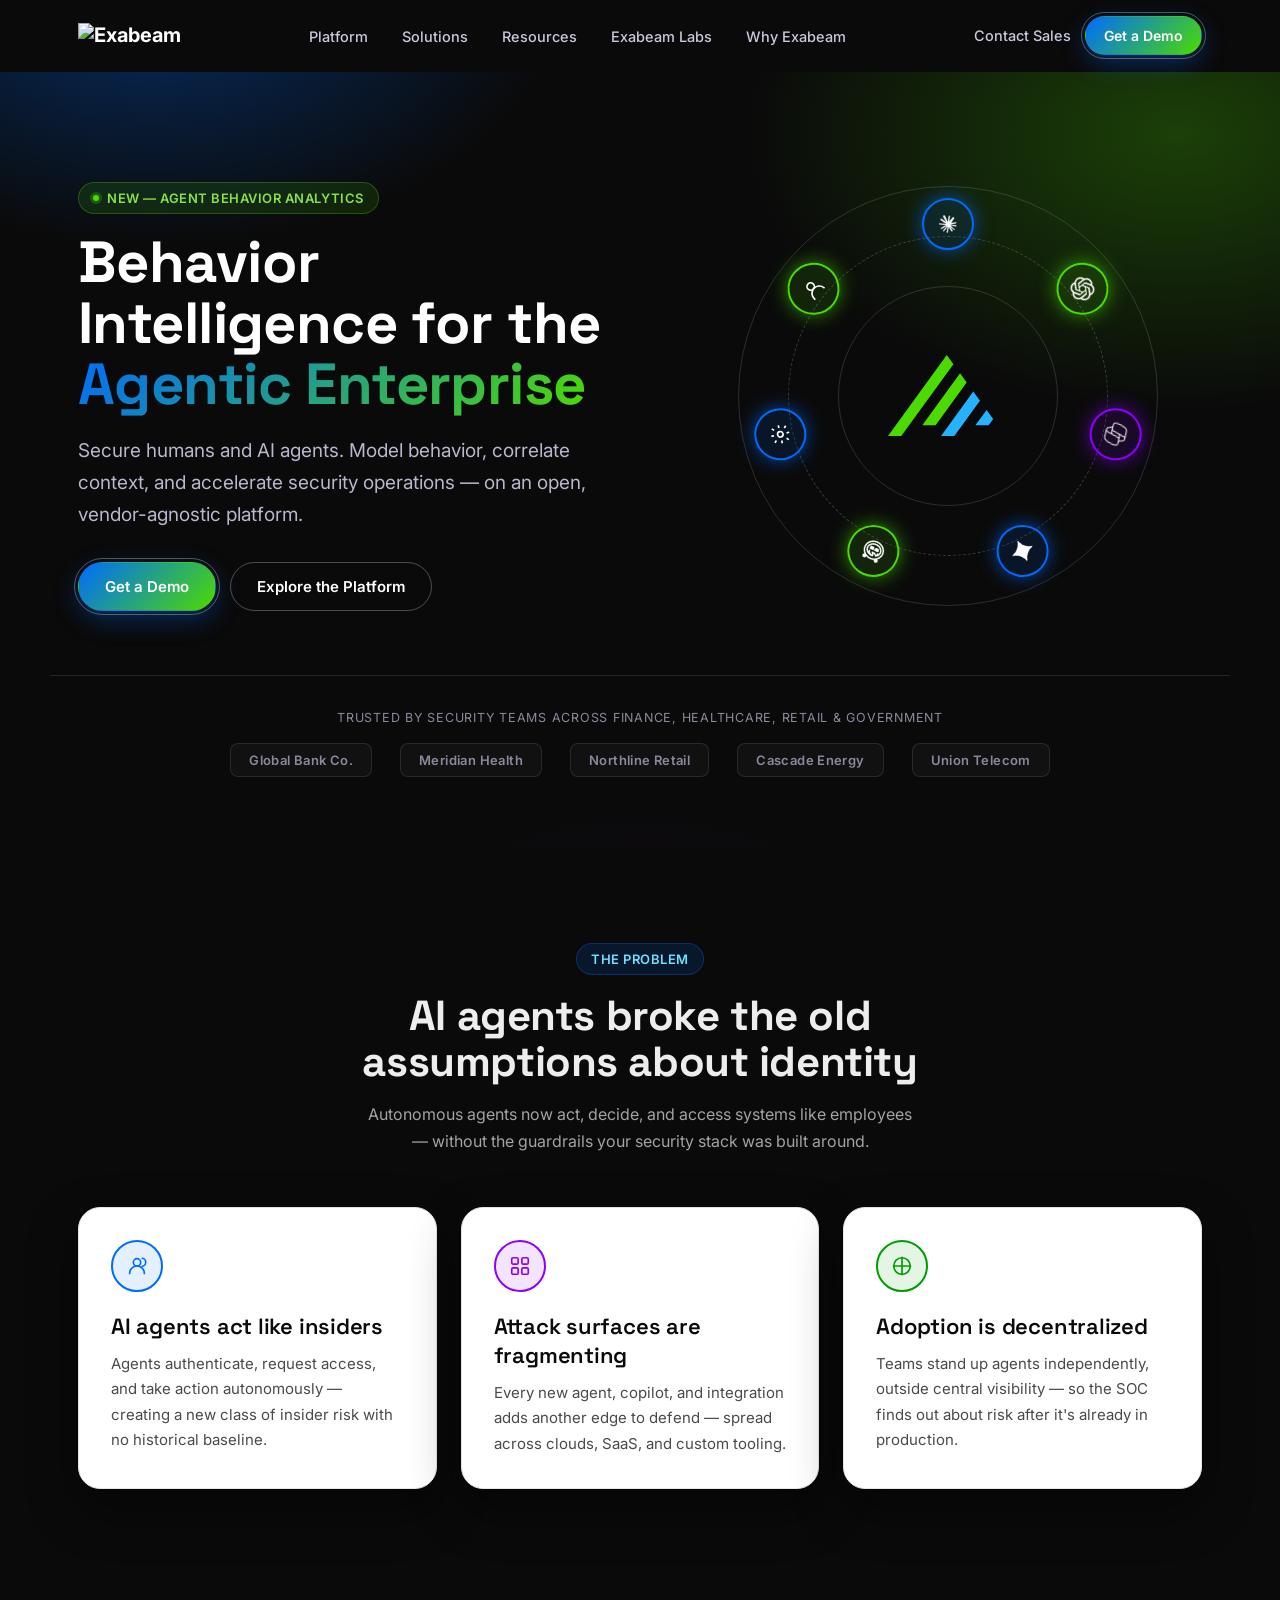
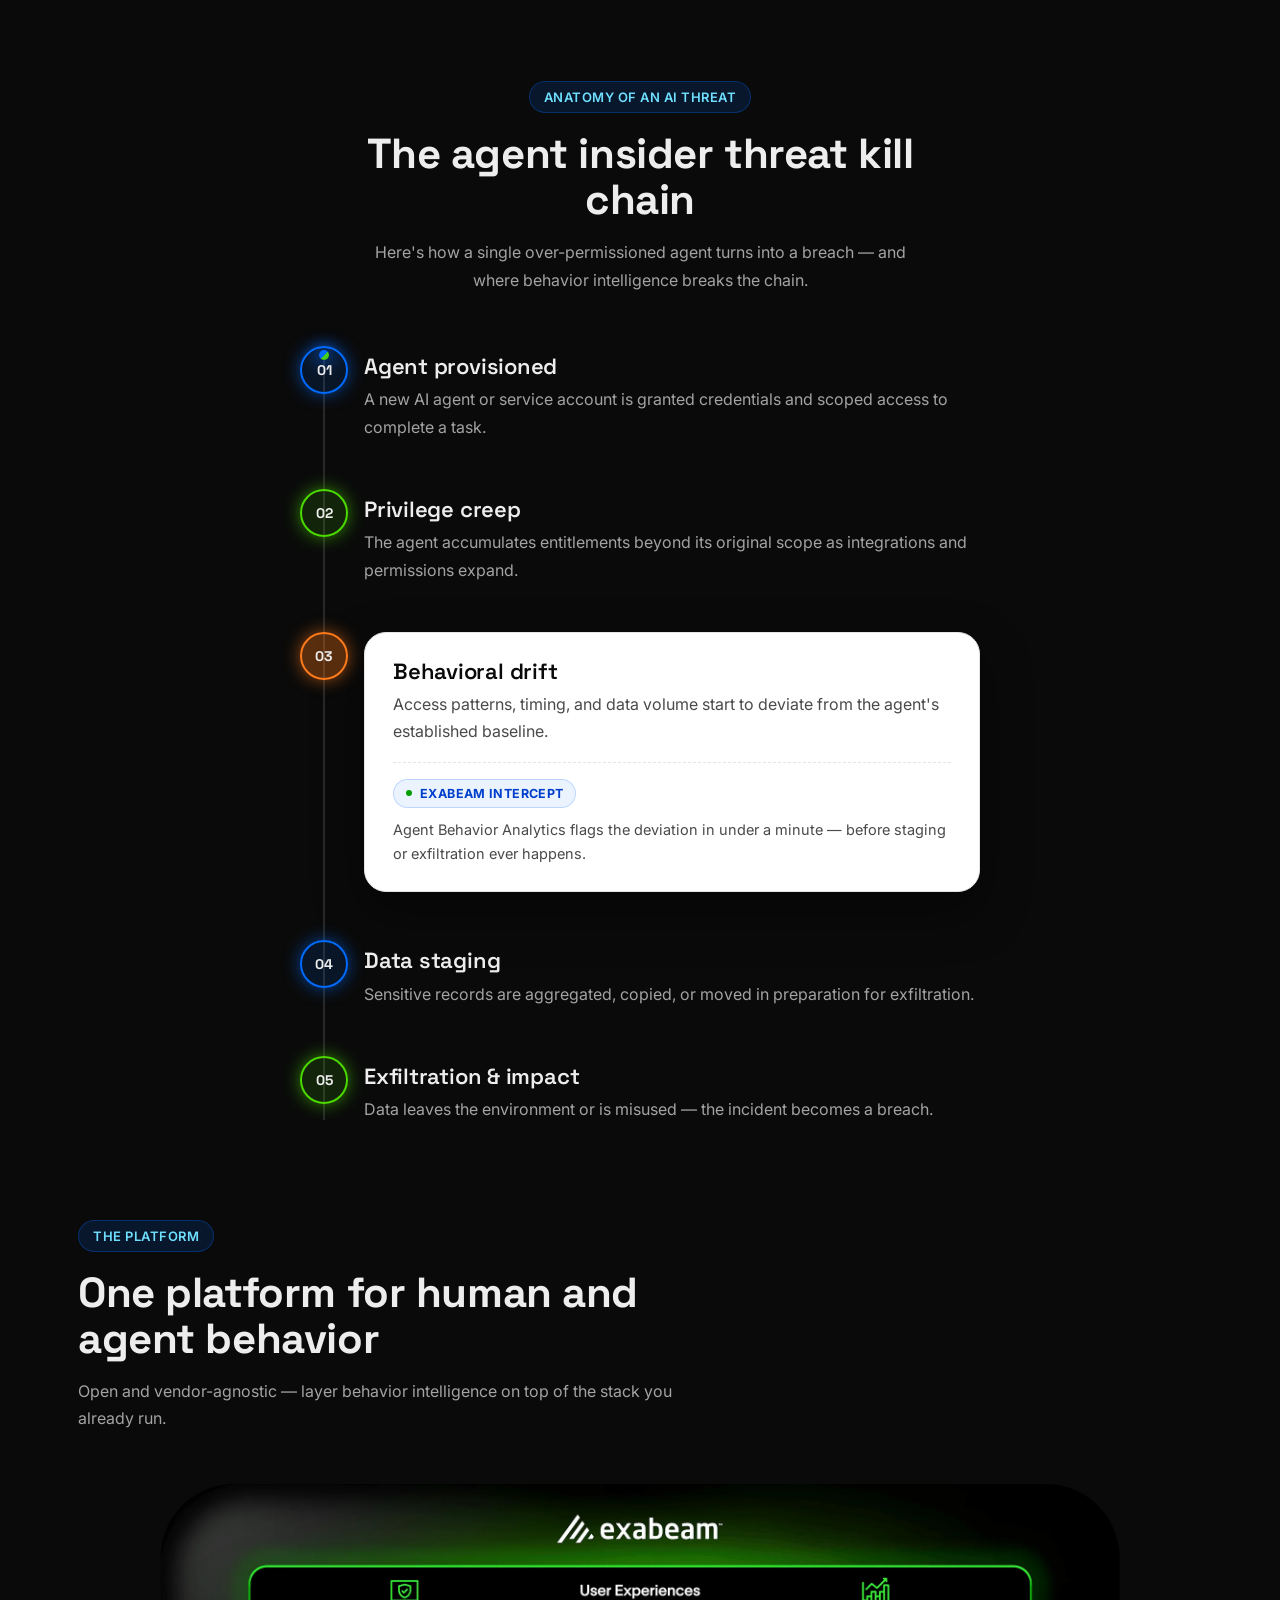
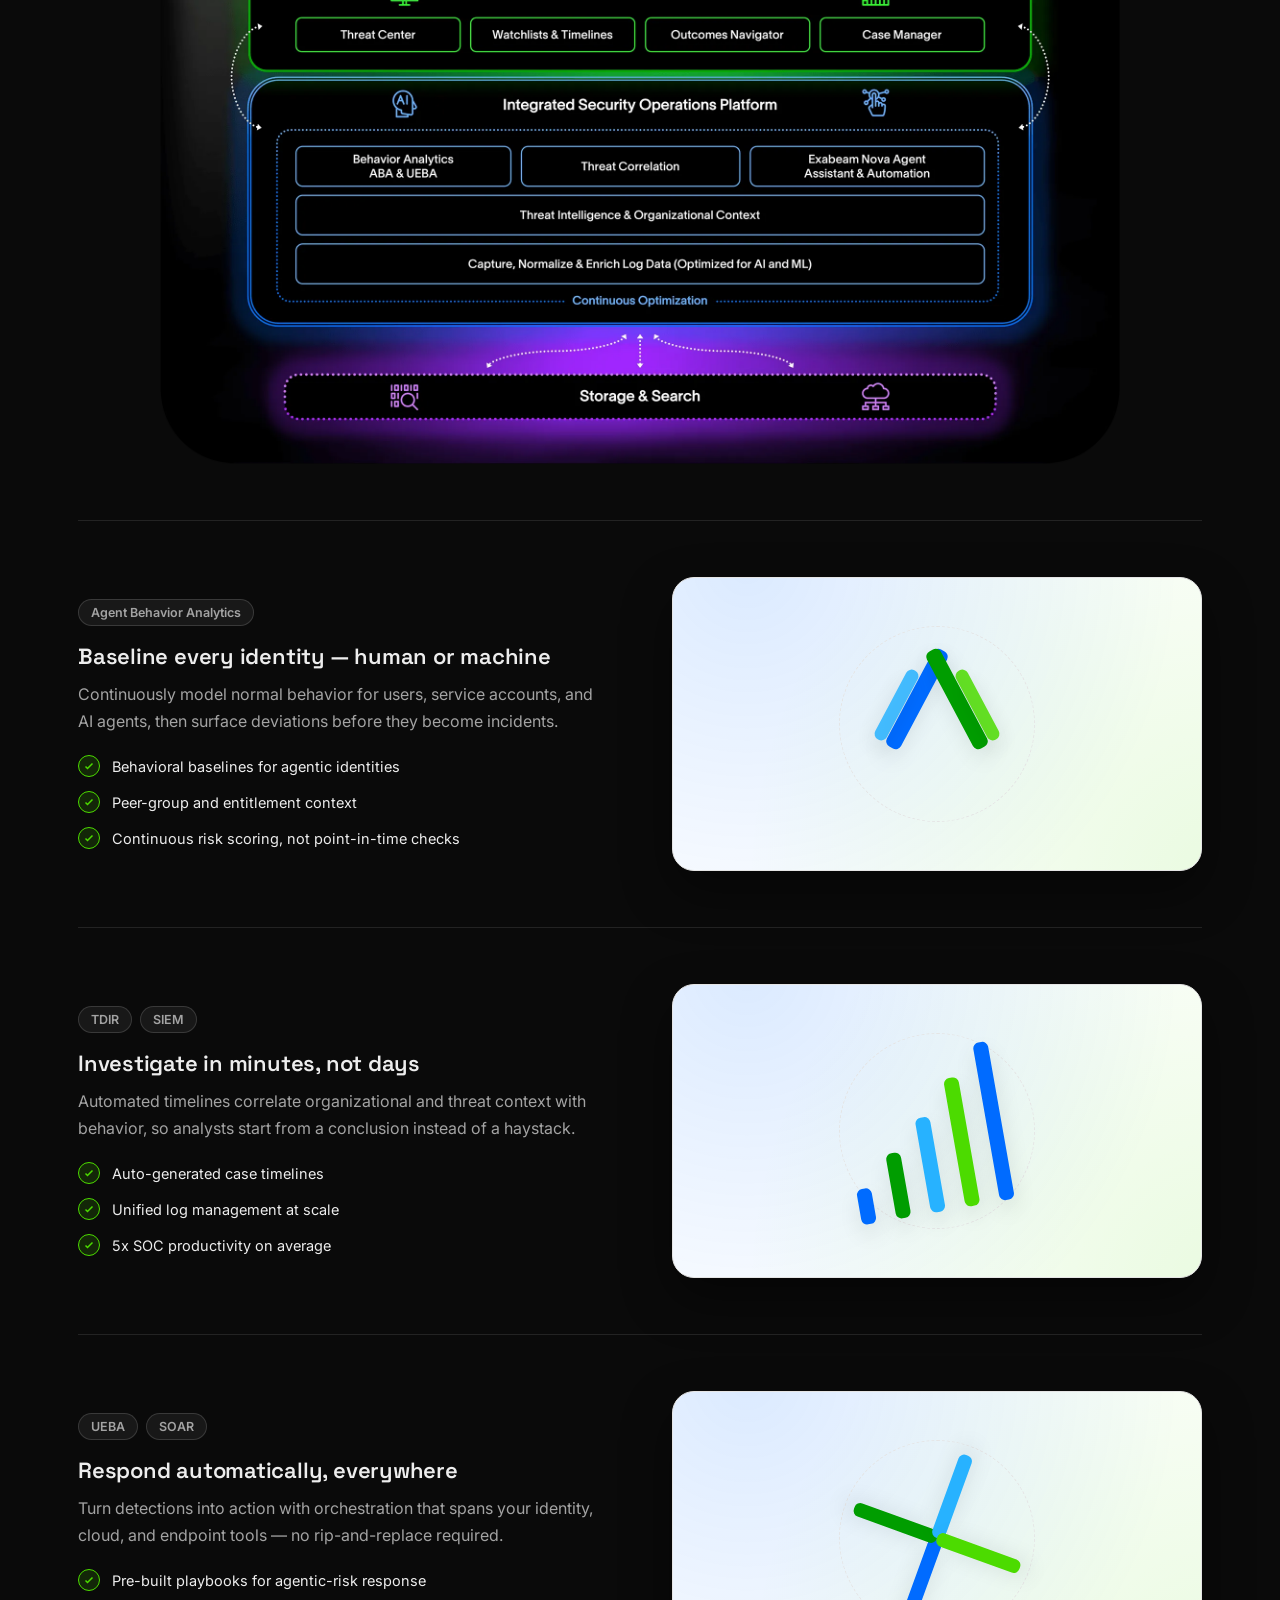
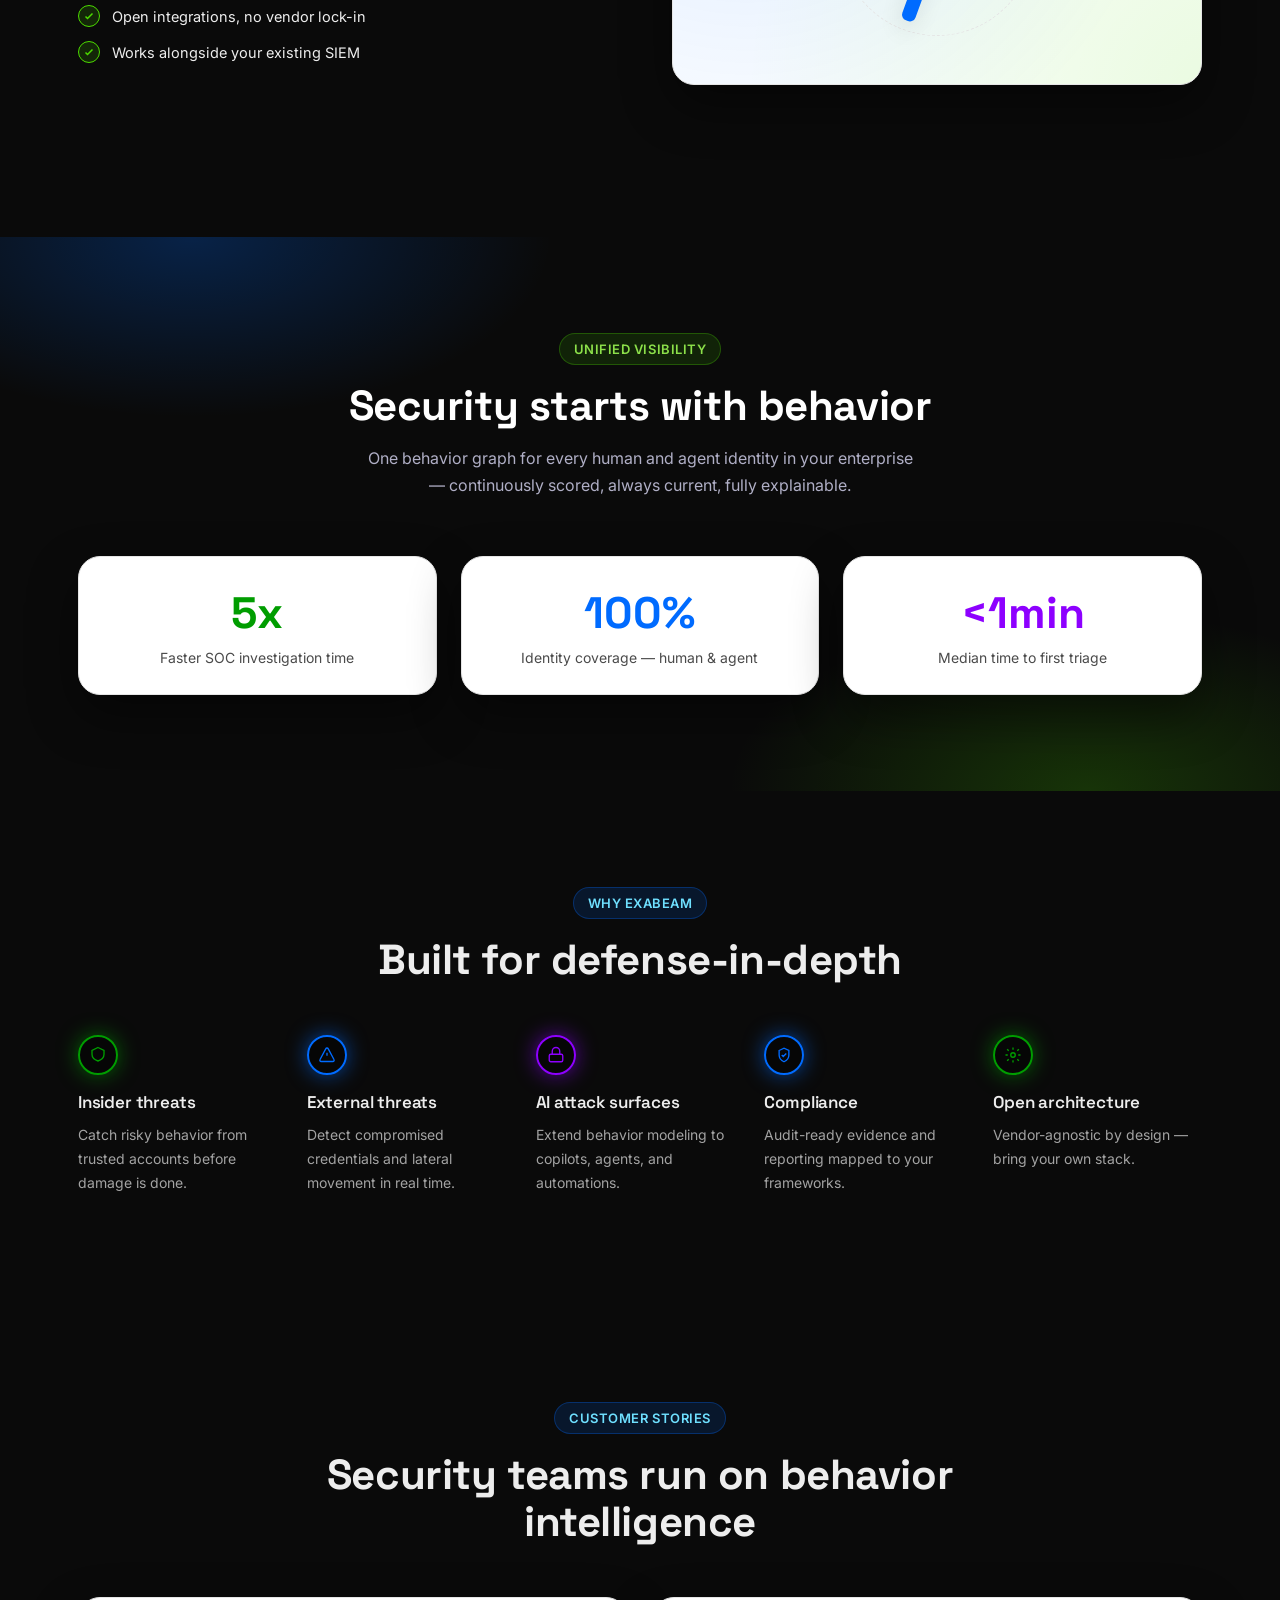
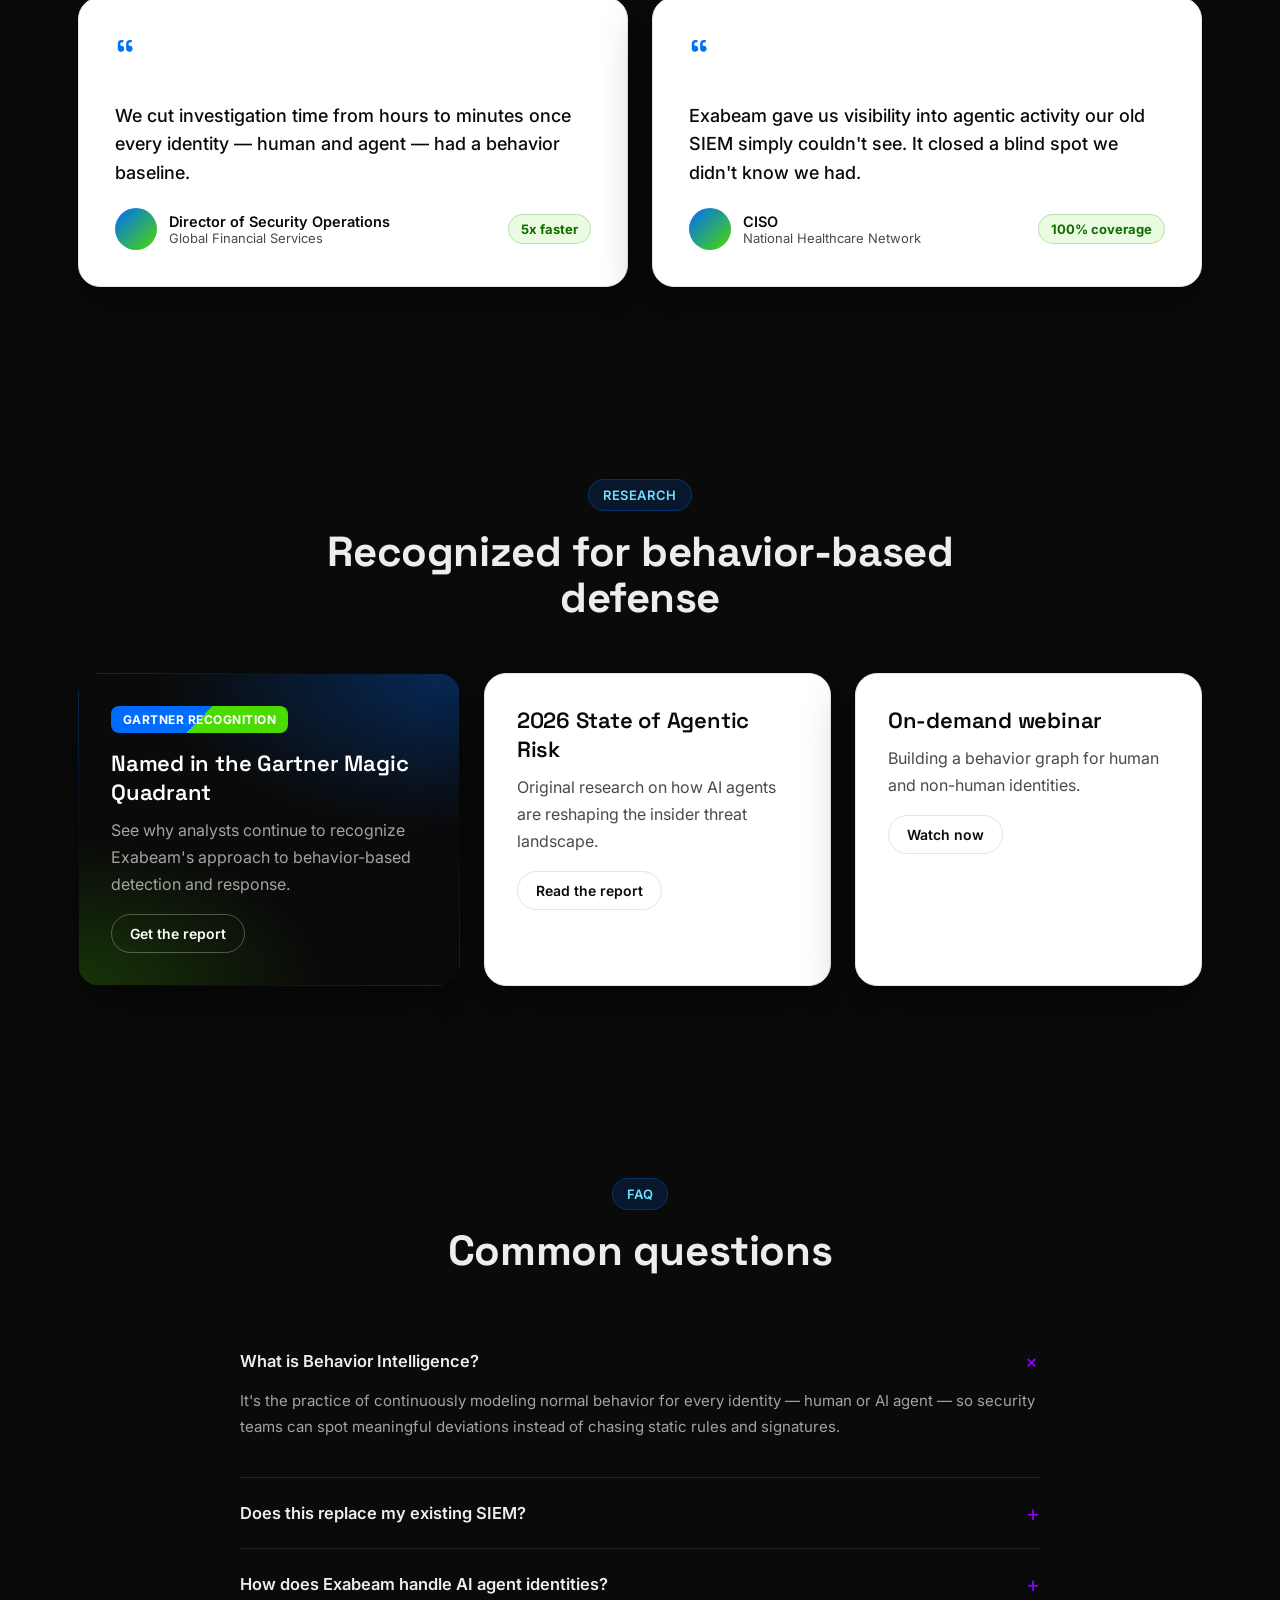
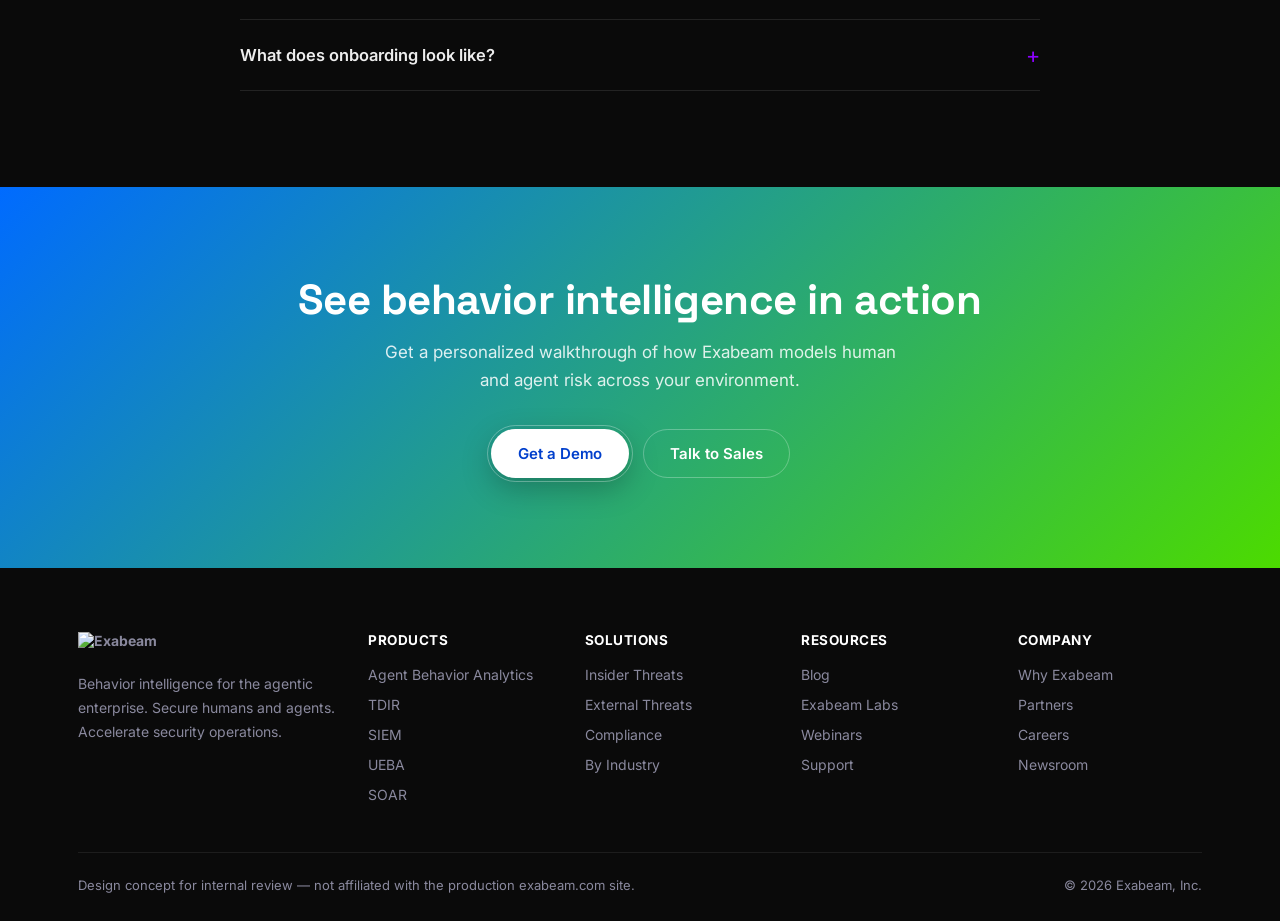
==== index.html @ b8f7c0a4 "Remove fictional trust logos (back to text pills); add Zenity-style ring outline around Get a Demo b" ====
<!doctype html>
<html lang="en">
<head>
<meta charset="utf-8">
<meta name="viewport" content="width=device-width, initial-scale=1">
<title>Exabeam — Behavior Intelligence for the Agentic Enterprise (Redesign Concept)</title>
<meta name="description" content="Unofficial homepage redesign concept for exabeam.com, styled after zenity.io. For internal review only.">
<meta name="robots" content="noindex, nofollow">
<link rel="preconnect" href="https://fonts.googleapis.com">
<link rel="preconnect" href="https://fonts.gstatic.com" crossorigin>
<link href="https://fonts.googleapis.com/css2?family=Space+Grotesk:wght@500;600;700&family=Inter:wght@400;500;600;700&display=swap" rel="stylesheet">
<link rel="stylesheet" href="styles.css">
</head>
<body>

<header>
  <div class="nav-inner">
    <a href="https://www.exabeam.com/" class="logo"><img class="logo-img" src="https://cdn-ilemogb.nitrocdn.com/hxeNzoFtzCLhholgTkBlCriLCctWhMdW/assets/images/source/rev-cb45094/www.exabeam.com/wp-content/uploads/MISC-Exabeam-dark-logo-01.svg" alt="Exabeam" height="26"></a>
    <ul class="nav-links">
      <li><a href="#platform">Platform</a></li>
      <li><a href="#solutions">Solutions</a></li>
      <li><a href="#resources">Resources</a></li>
      <li><a href="labs.html">Exabeam Labs</a></li>
      <li><a href="#faq">Why Exabeam</a></li>
    </ul>
    <div class="nav-cta">
      <a href="#" class="link">Contact Sales</a>
      <a href="#" class="btn btn-primary btn-sm btn-ring">Get a Demo</a>
    </div>
    <button class="nav-toggle" aria-label="Menu">☰</button>
  </div>
</header>

<main id="top">

  <!-- HERO -->
  <section class="hero">
    <div class="wrap hero-grid">
      <div>
        <span class="eyebrow on-dark"><span class="dot"></span> New — Agent Behavior Analytics</span>
        <h1>Behavior Intelligence for the <span class="grad">Agentic Enterprise</span></h1>
        <p class="lede">Secure humans and AI agents. Model behavior, correlate context, and accelerate security operations — on an open, vendor-agnostic platform.</p>
        <div class="hero-ctas">
          <a href="#" class="btn btn-primary btn-ring">Get a Demo</a>
          <a href="#platform" class="btn btn-ghost-dark">Explore the Platform</a>
        </div>
      </div>
      <div class="orbit-wrap" aria-hidden="true">
        <div class="orbit-spin">
          <div class="orbit o1"></div>
          <div class="orbit o2"></div>
          <div class="orbit o3"></div>

          <div class="orbit-node n-blue" style="--a:0deg; --fd:0s;">
            <div class="node-inner"><span class="counter-spin"><img src="icons/claude.png" alt="Claude"></span></div>
          </div>
          <div class="orbit-node n-green" style="--a:51.43deg; --fd:.4s;">
            <div class="node-inner"><span class="counter-spin"><img src="icons/openai.png" alt="OpenAI"></span></div>
          </div>
          <div class="orbit-node n-purple" style="--a:102.86deg; --fd:.8s;">
            <div class="node-inner"><span class="counter-spin"><img src="icons/copilot.png" alt="Microsoft Copilot"></span></div>
          </div>
          <div class="orbit-node n-blue" style="--a:154.29deg; --fd:1.2s;">
            <div class="node-inner"><span class="counter-spin"><img src="icons/gemini.png" alt="Google Gemini"></span></div>
          </div>
          <div class="orbit-node n-green" style="--a:205.71deg; --fd:1.6s;">
            <div class="node-inner"><span class="counter-spin"><img src="icons/agentforce.png" alt="Salesforce Agentforce"></span></div>
          </div>
          <div class="orbit-node n-blue" style="--a:257.14deg; --fd:2s;">
            <div class="node-inner"><span class="counter-spin"><svg viewBox="0 0 24 24" fill="none" stroke="#fff" stroke-width="1.8"><circle cx="12" cy="12" r="3"/><path d="M12 2v3M12 19v3M4.2 4.2l2.1 2.1M17.7 17.7l2.1 2.1M2 12h3M19 12h3M4.2 19.8l2.1-2.1M17.7 6.3l2.1-2.1"/></svg></span></div>
          </div>
          <div class="orbit-node n-green" style="--a:308.57deg; --fd:2.4s;">
            <div class="node-inner"><span class="counter-spin"><svg viewBox="0 0 24 24" fill="none" stroke="#fff" stroke-width="1.8"><circle cx="12" cy="8" r="4"/><path d="M4 21v-1a8 8 0 0116 0v1"/></svg></span></div>
          </div>
        </div>
        <div class="orbit-core">
          <svg viewBox="0 0 76 52" fill="none">
            <path fill="#4CDB00" d="M21.74,44.53L45.63,11.59l4.2,5.79-19.69,27.15h-8.4ZM8.4,51.34L41.42,5.79l-4.2-5.79L0,51.34h8.4Z"/>
            <path fill="#27B2FF" d="M63.75,44.53l2.88-3.98-4.2-5.79-7.08,9.77h8.4ZM42.01,51.34l16.22-22.37-4.2-5.79-20.42,28.17h8.4Z"/>
          </svg>
        </div>
      </div>
    </div>
    <div class="wrap trust-strip">
      <div class="trust-label">Trusted by security teams across finance, healthcare, retail &amp; government</div>
      <div class="trust-logos">
        <span>Global Bank Co.</span>
        <span>Meridian Health</span>
        <span>Northline Retail</span>
        <span>Cascade Energy</span>
        <span>Union Telecom</span>
      </div>
    </div>
  </section>

  <!-- PROBLEM -->
  <section class="section" id="solutions">
    <div class="wrap">
      <div class="section-head center">
        <span class="eyebrow">The Problem</span>
        <h2>AI agents broke the old assumptions about identity</h2>
        <p style="margin:0 auto;max-width:560px;">Autonomous agents now act, decide, and access systems like employees — without the guardrails your security stack was built around.</p>
      </div>
      <div class="grid-3">
        <div class="card reveal">
          <div class="icon-badge on-light c-blue"><svg viewBox="0 0 24 24" fill="none" stroke-width="1.8"><circle cx="12" cy="8" r="4"/><path d="M4 21v-1a8 8 0 0116 0v1"/><path d="M17 3.5a4 4 0 010 9"/></svg></div>
            <h3>AI agents act like insiders</h3>
            <p>Agents authenticate, request access, and take action autonomously — creating a new class of insider risk with no historical baseline.</p>
        </div>
        <div class="card reveal">
          <div class="icon-badge on-light c-purple"><svg viewBox="0 0 24 24" fill="none" stroke-width="1.8"><rect x="3" y="3" width="7" height="7" rx="1.5"/><rect x="14" y="3" width="7" height="7" rx="1.5"/><rect x="3" y="14" width="7" height="7" rx="1.5"/><rect x="14" y="14" width="7" height="7" rx="1.5"/></svg></div>
            <h3>Attack surfaces are fragmenting</h3>
            <p>Every new agent, copilot, and integration adds another edge to defend — spread across clouds, SaaS, and custom tooling.</p>
        </div>
        <div class="card reveal">
          <div class="icon-badge on-light c-green"><svg viewBox="0 0 24 24" fill="none" stroke-width="1.8"><path d="M12 2v20M2 12h20"/><circle cx="12" cy="12" r="9"/></svg></div>
            <h3>Adoption is decentralized</h3>
            <p>Teams stand up agents independently, outside central visibility — so the SOC finds out about risk after it's already in production.</p>
        </div>
      </div>
    </div>
  </section>

  <!-- KILL CHAIN -->
  <section class="section" id="killchain">
    <div class="wrap">
      <div class="section-head center">
        <span class="eyebrow">Anatomy of an AI Threat</span>
        <h2>The agent insider threat kill chain</h2>
        <p style="margin:0 auto;max-width:560px;">Here's how a single over-permissioned agent turns into a breach — and where behavior intelligence breaks the chain.</p>
      </div>

      <div class="killchain-timeline">
        <div class="kc-spine"><span class="kc-travel"></span></div>

        <div class="kc-stage reveal">
          <div class="kc-dot c-blue" style="--d:-8s">01</div>
          <div class="kc-card">
            <h3>Agent provisioned</h3>
            <p>A new AI agent or service account is granted credentials and scoped access to complete a task.</p>
          </div>
        </div>

        <div class="kc-stage reveal">
          <div class="kc-dot c-green" style="--d:-6s">02</div>
          <div class="kc-card">
            <h3>Privilege creep</h3>
            <p>The agent accumulates entitlements beyond its original scope as integrations and permissions expand.</p>
          </div>
        </div>

        <div class="kc-stage reveal">
          <div class="kc-dot c-orange" style="--d:-4s">03</div>
          <div class="kc-card kc-card-flag">
            <h3>Behavioral drift</h3>
            <p>Access patterns, timing, and data volume start to deviate from the agent's established baseline.</p>
            <div class="kc-intercept">
              <span class="kc-intercept-badge"><span class="dot"></span> Exabeam intercept</span>
              <p>Agent Behavior Analytics flags the deviation in under a minute — before staging or exfiltration ever happens.</p>
            </div>
          </div>
        </div>

        <div class="kc-stage reveal">
          <div class="kc-dot c-blue" style="--d:-2s">04</div>
          <div class="kc-card">
            <h3>Data staging</h3>
            <p>Sensitive records are aggregated, copied, or moved in preparation for exfiltration.</p>
          </div>
        </div>

        <div class="kc-stage reveal">
          <div class="kc-dot c-green" style="--d:0s">05</div>
          <div class="kc-card">
            <h3>Exfiltration &amp; impact</h3>
            <p>Data leaves the environment or is misused — the incident becomes a breach.</p>
          </div>
        </div>
      </div>
    </div>
  </section>

  <!-- PLATFORM -->
  <section class="section" id="platform" style="padding-top:0;">
    <div class="wrap">
      <div class="section-head">
        <span class="eyebrow">The Platform</span>
        <h2>One platform for human and agent behavior</h2>
        <p>Open and vendor-agnostic — layer behavior intelligence on top of the stack you already run.</p>
      </div>

      <img class="architecture-img reveal" src="icons/exabeam-architecture.webp" alt="Exabeam platform architecture: User Experiences layer (Threat Center, Watchlists &amp; Timelines, Outcomes Navigator, Case Manager) on top of the Integrated Security Operations Platform (Behavior Analytics, Threat Correlation, Nova Agent Assistant &amp; Automation, Threat Intelligence, log capture and normalization), backed by Storage &amp; Search." style="margin-bottom:56px;">

      <div class="platform-row reveal">
        <div>
          <div class="tag-row"><span class="tag">Agent Behavior Analytics</span></div>
          <h3>Baseline every identity — human or machine</h3>
          <p>Continuously model normal behavior for users, service accounts, and AI agents, then surface deviations before they become incidents.</p>
          <ul class="check-list">
            <li><span class="check-badge"><svg viewBox="0 0 24 24" fill="none" stroke-width="2"><path d="M5 13l4 4L19 7"/></svg></span> Behavioral baselines for agentic identities</li>
            <li><span class="check-badge"><svg viewBox="0 0 24 24" fill="none" stroke-width="2"><path d="M5 13l4 4L19 7"/></svg></span> Peer-group and entitlement context</li>
            <li><span class="check-badge"><svg viewBox="0 0 24 24" fill="none" stroke-width="2"><path d="M5 13l4 4L19 7"/></svg></span> Continuous risk scoring, not point-in-time checks</li>
          </ul>
        </div>
        <div class="p-visual">
          <div class="p-graphic graphic-a">
            <span class="ring-echo"></span>
            <span class="blade" style="width:16px;height:110px;top:30px;left:82px;background:var(--blue);transform:rotate(28deg);"></span>
            <span class="blade" style="width:13px;height:78px;top:52px;left:63px;background:var(--blue-light);opacity:.85;transform:rotate(28deg);"></span>
            <span class="blade" style="width:16px;height:110px;top:30px;left:122px;background:var(--green);transform:rotate(-28deg);"></span>
            <span class="blade" style="width:13px;height:78px;top:52px;left:144px;background:var(--green-light);opacity:.85;transform:rotate(-28deg);"></span>
          </div>
        </div>
      </div>

      <div class="platform-row reverse reveal">
        <div>
          <div class="tag-row"><span class="tag">TDIR</span><span class="tag">SIEM</span></div>
          <h3>Investigate in minutes, not days</h3>
          <p>Automated timelines correlate organizational and threat context with behavior, so analysts start from a conclusion instead of a haystack.</p>
          <ul class="check-list">
            <li><span class="check-badge"><svg viewBox="0 0 24 24" fill="none" stroke-width="2"><path d="M5 13l4 4L19 7"/></svg></span> Auto-generated case timelines</li>
            <li><span class="check-badge"><svg viewBox="0 0 24 24" fill="none" stroke-width="2"><path d="M5 13l4 4L19 7"/></svg></span> Unified log management at scale</li>
            <li><span class="check-badge"><svg viewBox="0 0 24 24" fill="none" stroke-width="2"><path d="M5 13l4 4L19 7"/></svg></span> 5x SOC productivity on average</li>
          </ul>
        </div>
        <div class="p-visual">
          <div class="p-graphic graphic-b">
            <span class="ring-echo"></span>
            <div class="bars-group">
              <span class="blade bar" style="width:15px;height:36px;left:20px;top:154px;background:var(--blue);"></span>
              <span class="blade bar" style="width:15px;height:66px;left:55px;top:124px;background:var(--green);"></span>
              <span class="blade bar" style="width:15px;height:96px;left:90px;top:94px;background:var(--blue-light);"></span>
              <span class="blade bar" style="width:15px;height:130px;left:125px;top:60px;background:var(--green-light);"></span>
              <span class="blade bar" style="width:15px;height:160px;left:160px;top:30px;background:var(--blue);"></span>
            </div>
          </div>
        </div>
      </div>

      <div class="platform-row reveal">
        <div>
          <div class="tag-row"><span class="tag">UEBA</span><span class="tag">SOAR</span></div>
          <h3>Respond automatically, everywhere</h3>
          <p>Turn detections into action with orchestration that spans your identity, cloud, and endpoint tools — no rip-and-replace required.</p>
          <ul class="check-list">
            <li><span class="check-badge"><svg viewBox="0 0 24 24" fill="none" stroke-width="2"><path d="M5 13l4 4L19 7"/></svg></span> Pre-built playbooks for agentic-risk response</li>
            <li><span class="check-badge"><svg viewBox="0 0 24 24" fill="none" stroke-width="2"><path d="M5 13l4 4L19 7"/></svg></span> Open integrations, no vendor lock-in</li>
            <li><span class="check-badge"><svg viewBox="0 0 24 24" fill="none" stroke-width="2"><path d="M5 13l4 4L19 7"/></svg></span> Works alongside your existing SIEM</li>
          </ul>
        </div>
        <div class="p-visual">
          <div class="p-graphic graphic-c">
            <span class="ring-echo"></span>
            <span class="core-dot"></span>
            <span class="blade radiate" style="width:14px;height:88px;background:var(--blue);transform:rotate(20deg);"></span>
            <span class="blade radiate" style="width:14px;height:88px;background:var(--green);transform:rotate(110deg);"></span>
            <span class="blade radiate" style="width:14px;height:88px;background:var(--blue-light);transform:rotate(200deg);"></span>
            <span class="blade radiate" style="width:14px;height:88px;background:var(--green-light);transform:rotate(290deg);"></span>
          </div>
        </div>
      </div>

    </div>
  </section>

  <!-- UNIFIED VISIBILITY / STATS -->
  <section class="section band-dark">
    <div class="wrap">
      <div class="section-head center">
        <span class="eyebrow on-dark">Unified Visibility</span>
        <h2>Security starts with behavior</h2>
        <p style="margin:0 auto;max-width:560px;">One behavior graph for every human and agent identity in your enterprise — continuously scored, always current, fully explainable.</p>
      </div>
      <div class="stat-grid">
        <div class="stat reveal"><div class="num">5x</div><div class="label">Faster SOC investigation time</div></div>
        <div class="stat reveal"><div class="num">100%</div><div class="label">Identity coverage — human &amp; agent</div></div>
        <div class="stat reveal"><div class="num">&lt;1min</div><div class="label">Median time to first triage</div></div>
      </div>
    </div>
  </section>

  <!-- BENEFITS -->
  <section class="section">
    <div class="wrap">
      <div class="section-head center">
        <span class="eyebrow">Why Exabeam</span>
        <h2>Built for defense-in-depth</h2>
      </div>
      <div class="grid-5">
        <div class="benefit reveal">
          <div class="icon-badge on-dark sm c-green"><svg viewBox="0 0 24 24" fill="none" stroke="#fff" stroke-width="1.8"><path d="M12 2l8 4v5c0 5-3.5 7.5-8 9-4.5-1.5-8-4-8-9V6l8-4z"/></svg></div>
          <h3>Insider threats</h3>
          <p>Catch risky behavior from trusted accounts before damage is done.</p>
        </div>
        <div class="benefit reveal">
          <div class="icon-badge on-dark sm c-blue"><svg viewBox="0 0 24 24" fill="none" stroke="#fff" stroke-width="1.8"><path d="M12 9v4M12 17h.01M10.3 3.9L2.7 18a1.8 1.8 0 001.5 2.7h15.6a1.8 1.8 0 001.5-2.7L13.7 3.9a1.8 1.8 0 00-3.4 0z"/></svg></div>
          <h3>External threats</h3>
          <p>Detect compromised credentials and lateral movement in real time.</p>
        </div>
        <div class="benefit reveal">
          <div class="icon-badge on-dark sm c-purple"><svg viewBox="0 0 24 24" fill="none" stroke="#fff" stroke-width="1.8"><rect x="3" y="11" width="18" height="10" rx="2"/><path d="M7 11V7a5 5 0 0110 0v4"/></svg></div>
          <h3>AI attack surfaces</h3>
          <p>Extend behavior modeling to copilots, agents, and automations.</p>
        </div>
        <div class="benefit reveal">
          <div class="icon-badge on-dark sm c-blue"><svg viewBox="0 0 24 24" fill="none" stroke="#fff" stroke-width="1.8"><path d="M9 12l2 2 4-4M5.5 6L12 3l6.5 3v6c0 5-3 7.5-6.5 9-3.5-1.5-6.5-4-6.5-9V6z"/></svg></div>
          <h3>Compliance</h3>
          <p>Audit-ready evidence and reporting mapped to your frameworks.</p>
        </div>
        <div class="benefit reveal">
          <div class="icon-badge on-dark sm c-green"><svg viewBox="0 0 24 24" fill="none" stroke="#fff" stroke-width="1.8"><circle cx="12" cy="12" r="3"/><path d="M12 2v3M12 19v3M4.2 4.2l2.1 2.1M17.7 17.7l2.1 2.1M2 12h3M19 12h3M4.2 19.8l2.1-2.1M17.7 6.3l2.1-2.1"/></svg></div>
          <h3>Open architecture</h3>
          <p>Vendor-agnostic by design — bring your own stack.</p>
        </div>
      </div>
    </div>
  </section>

  <!-- TESTIMONIALS -->
  <section class="section">
    <div class="wrap">
      <div class="section-head center">
        <span class="eyebrow">Customer Stories</span>
        <h2>Security teams run on behavior intelligence</h2>
      </div>
      <div class="testi-grid">
        <div class="testi reveal">
          <div class="quote-mark">&ldquo;</div>
          <blockquote>We cut investigation time from hours to minutes once every identity — human and agent — had a behavior baseline.</blockquote>
          <div class="testi-foot">
            <div class="testi-person">
              <div class="avatar"></div>
              <div><div class="name">Director of Security Operations</div><div class="role">Global Financial Services</div></div>
            </div>
            <span class="metric-badge">5x faster</span>
          </div>
        </div>
        <div class="testi reveal">
          <div class="quote-mark">&ldquo;</div>
          <blockquote>Exabeam gave us visibility into agentic activity our old SIEM simply couldn't see. It closed a blind spot we didn't know we had.</blockquote>
          <div class="testi-foot">
            <div class="testi-person">
              <div class="avatar"></div>
              <div><div class="name">CISO</div><div class="role">National Healthcare Network</div></div>
            </div>
            <span class="metric-badge">100% coverage</span>
          </div>
        </div>
      </div>
    </div>
  </section>

  <!-- RESOURCES -->
  <section class="section" id="resources">
    <div class="wrap">
      <div class="section-head center">
        <span class="eyebrow">Research</span>
        <h2>Recognized for behavior-based defense</h2>
      </div>
      <div class="res-grid">
        <div class="res-card highlight reveal">
          <span class="badge-gartner">Gartner Recognition</span>
          <h3>Named in the Gartner Magic Quadrant</h3>
          <p>See why analysts continue to recognize Exabeam's approach to behavior-based detection and response.</p>
          <a href="#" class="btn btn-ghost-dark btn-sm">Get the report</a>
        </div>
        <div class="res-card reveal">
          <h3>2026 State of Agentic Risk</h3>
          <p>Original research on how AI agents are reshaping the insider threat landscape.</p>
          <a href="#" class="btn btn-ghost-light btn-sm">Read the report</a>
        </div>
        <div class="res-card reveal">
          <h3>On-demand webinar</h3>
          <p>Building a behavior graph for human and non-human identities.</p>
          <a href="#" class="btn btn-ghost-light btn-sm">Watch now</a>
        </div>
      </div>
    </div>
  </section>

  <!-- FAQ -->
  <section class="section" id="faq">
    <div class="wrap">
      <div class="section-head center">
        <span class="eyebrow">FAQ</span>
        <h2>Common questions</h2>
      </div>
      <div class="faq">
        <details open>
          <summary>What is Behavior Intelligence?</summary>
          <p>It's the practice of continuously modeling normal behavior for every identity — human or AI agent — so security teams can spot meaningful deviations instead of chasing static rules and signatures.</p>
        </details>
        <details>
          <summary>Does this replace my existing SIEM?</summary>
          <p>No. Exabeam is built to layer on top of your existing stack, or serve as your primary SIEM — the platform is open and vendor-agnostic by design.</p>
        </details>
        <details>
          <summary>How does Exabeam handle AI agent identities?</summary>
          <p>Agent Behavior Analytics extends the same baselining and risk-scoring used for human users to service accounts and autonomous agents, closing a growing blind spot.</p>
        </details>
        <details>
          <summary>What does onboarding look like?</summary>
          <p>Most teams see initial detections within the first weeks of deployment, with dedicated support to tune baselines to your environment.</p>
        </details>
      </div>
    </div>
  </section>

  <!-- CTA -->
  <section class="cta-band">
    <div class="wrap">
      <h2>See behavior intelligence in action</h2>
      <p>Get a personalized walkthrough of how Exabeam models human and agent risk across your environment.</p>
      <div class="hero-ctas" style="justify-content:center;">
        <a href="#" class="btn btn-primary btn-ring">Get a Demo</a>
        <a href="#" class="btn btn-ghost-dark">Talk to Sales</a>
      </div>
    </div>
  </section>

</main>

<footer>
  <div class="wrap">
    <div class="footer-grid">
      <div>
        <a href="#top" class="logo" style="margin-bottom:14px;"><img class="logo-img" src="https://cdn-ilemogb.nitrocdn.com/hxeNzoFtzCLhholgTkBlCriLCctWhMdW/assets/images/source/rev-cb45094/www.exabeam.com/wp-content/uploads/MISC-Exabeam-dark-logo-01.svg" alt="Exabeam" height="24"></a>
        <p style="color:#8A899E;font-size:14px;max-width:280px;">Behavior intelligence for the agentic enterprise. Secure humans and agents. Accelerate security operations.</p>
      </div>
      <div>
        <h4>Products</h4>
        <ul>
          <li><a href="#">Agent Behavior Analytics</a></li>
          <li><a href="#">TDIR</a></li>
          <li><a href="#">SIEM</a></li>
          <li><a href="#">UEBA</a></li>
          <li><a href="#">SOAR</a></li>
        </ul>
      </div>
      <div>
        <h4>Solutions</h4>
        <ul>
          <li><a href="#">Insider Threats</a></li>
          <li><a href="#">External Threats</a></li>
          <li><a href="#">Compliance</a></li>
          <li><a href="#">By Industry</a></li>
        </ul>
      </div>
      <div>
        <h4>Resources</h4>
        <ul>
          <li><a href="#">Blog</a></li>
          <li><a href="labs.html">Exabeam Labs</a></li>
          <li><a href="#">Webinars</a></li>
          <li><a href="#">Support</a></li>
        </ul>
      </div>
      <div>
        <h4>Company</h4>
        <ul>
          <li><a href="#">Why Exabeam</a></li>
          <li><a href="#">Partners</a></li>
          <li><a href="#">Careers</a></li>
          <li><a href="#">Newsroom</a></li>
        </ul>
      </div>
    </div>
    <div class="footer-bottom">
      <span>Design concept for internal review — not affiliated with the production exabeam.com site.</span>
      <span>© 2026 Exabeam, Inc.</span>
    </div>
  </div>
</footer>

<script>
  document.querySelector('.nav-toggle').addEventListener('click', function(){
    var links = document.querySelector('.nav-links');
    var open = links.style.display === 'flex';
    links.style.display = open ? 'none' : 'flex';
    links.style.flexDirection = 'column';
    links.style.position = 'absolute';
    links.style.top = '64px';
    links.style.left = '0';
    links.style.right = '0';
    links.style.background = 'transparent';
    links.style.backdropFilter = 'blur(14px)';
    links.style.webkitBackdropFilter = 'blur(14px)';
    links.style.padding = '20px 28px';
    links.style.gap = '18px';
  });

  if ('IntersectionObserver' in window){
    var io = new IntersectionObserver(function(entries){
      entries.forEach(function(e){ if (e.isIntersecting){ e.target.classList.add('in'); io.unobserve(e.target); } });
    }, { threshold: 0.12 });
    document.querySelectorAll('.reveal').forEach(function(el){ io.observe(el); });
  } else {
    document.querySelectorAll('.reveal').forEach(function(el){ el.classList.add('in'); });
  }
</script>

</body>
</html>
---- styles.css ----
:root{
    --purple:#8D00FF;
    --purple-light:#B383FF;
    --purple-dark:#5A00A6;
    --blue:#006BFF;
    --blue-light:#27B2FF;
    --blue-dark:#003FCC;
    --green:#009D00;
    --green-light:#4CDB00;
    --green-dark:#106D00;
    --ink:#0A0A0A;
    --ink-soft:#151515;
    --panel-dark:#141414;
    --panel-dark-border:rgba(255,255,255,.08);
    --paper:#FFFFFF;
    --paper-soft:#F5F5F5;
    --line:#E5E5E5;
    --text-muted:#4A4A4A;
    --text-on-dark-muted:#A3A3A3;
    /* Primary brand colors (green + blue, balanced) drive large gradients; purple is used sparingly as a secondary accent only. */
    --gradient-brand: linear-gradient(135deg, var(--blue) 0%, var(--green-light) 100%);
    --gradient-icon: linear-gradient(135deg, var(--blue) 50%, var(--green-light) 50%);
    --radius-lg: 22px;
    --radius-md: 16px;
    --radius-pill: 999px;
    --shadow-soft: 0 20px 50px rgba(0,0,0,.45);
    --shadow-dark: 0 20px 60px rgba(0,0,0,.45);
    --maxw: 1180px;
  }
  *{box-sizing:border-box}
  html{scroll-behavior:smooth}
  body{
    margin:0;
    font-family:'Inter',-apple-system,BlinkMacSystemFont,'Helvetica Neue',Arial,sans-serif;
    color:#EDEDED;
    background:var(--ink);
    -webkit-font-smoothing:antialiased;
  }
  h1,h2,h3,.brand-font{font-family:'Space Grotesk','Inter',sans-serif; letter-spacing:-0.01em;}
  h1{font-size:clamp(36px,5.4vw,58px); line-height:1.05; font-weight:700; margin:0 0 20px;}
  h2{font-size:clamp(28px,3.6vw,42px); line-height:1.1; font-weight:700; margin:0 0 16px;}
  h3{font-size:22px; line-height:1.3; font-weight:600; margin:0 0 10px;}
  p{line-height:1.7; color:var(--text-on-dark-muted); margin:0 0 16px;}
  a{color:inherit; text-decoration:none;}
  img,svg{display:block; max-width:100%;}
  .wrap{max-width:var(--maxw); margin:0 auto; padding:0 28px;}
  section{position:relative;}
  .eyebrow{
    display:inline-flex; align-items:center; gap:8px;
    font-size:13px; font-weight:600; letter-spacing:.04em; text-transform:uppercase;
    color:#6FE0FF;
    background:rgba(0,107,255,.14);
    border:1px solid rgba(0,107,255,.3);
    padding:7px 14px; border-radius:var(--radius-pill);
    margin-bottom:18px;
  }
  .eyebrow.on-dark{ color:#8CE04A; background:rgba(76,219,0,.12); border-color:rgba(76,219,0,.28); }
  .eyebrow.on-light{ color:var(--blue-dark); background:rgba(0,107,255,.08); border-color:rgba(0,107,255,.18); }
  .eyebrow .dot{width:6px;height:6px;border-radius:50%;background:var(--green-light);box-shadow:0 0 0 3px rgba(76,219,0,.25);}

  /* Buttons */
  .btn{
    display:inline-flex; align-items:center; justify-content:center; gap:8px;
    font-weight:600; font-size:15px; padding:14px 26px; border-radius:var(--radius-pill);
    cursor:pointer; border:1px solid transparent; transition:transform .18s ease, box-shadow .18s ease, background .18s ease, border-color .18s ease;
    white-space:nowrap;
  }
  .btn-primary{ background:var(--gradient-brand); color:#fff; box-shadow:0 8px 24px rgba(0,107,255,.35); }
  .btn-primary:hover{ transform:translateY(-2px); box-shadow:0 14px 32px rgba(0,107,255,.45); }
  .btn-ghost-dark{ background:transparent; border-color:rgba(255,255,255,.28); color:#fff; }
  .btn-ghost-dark:hover{ background:rgba(255,255,255,.08); border-color:rgba(255,255,255,.5); }
  .btn-ghost-light{ background:transparent; border-color:var(--line); color:var(--ink); }
  .btn-ghost-light:hover{ background:var(--paper-soft); border-color:#cfcfe0; }
  .btn-sm{ padding:10px 18px; font-size:14px; }
  .btn-ring{ position:relative; }
  .btn-ring::after{
    content:""; position:absolute; inset:-5px; border-radius:var(--radius-pill);
    border:1px solid rgba(255,255,255,.3);
    transition:inset .18s ease, border-color .18s ease;
    pointer-events:none;
  }
  .btn-ring:hover::after{ inset:-7px; border-color:rgba(255,255,255,.55); }

  /* NAV */
  header{
    position:sticky; top:0; z-index:50;
    background:transparent;
    border-bottom:1px solid transparent;
  }
  .nav-inner{ display:flex; align-items:center; justify-content:space-between; padding:16px 28px; max-width:var(--maxw); margin:0 auto; }
  .logo{ font-size:20px; font-weight:700; color:#fff; display:flex; align-items:center; gap:10px; }
  .logo-img{ height:26px; width:auto; display:block; }
  .nav-links{ display:flex; gap:34px; list-style:none; margin:0; padding:0; }
  .nav-links a{ color:#C9C8DE; font-size:14.5px; font-weight:500; transition:color .15s ease; }
  .nav-links a:hover{ color:#fff; }
  .nav-cta{ display:flex; align-items:center; gap:14px; }
  .nav-cta a.link{ color:#C9C8DE; font-size:14.5px; font-weight:500; }
  .nav-toggle{ display:none; background:none; border:0; color:#fff; font-size:22px; cursor:pointer; }
  @media (max-width:920px){
    .nav-links{ display:none; }
    .nav-cta .link{ display:none; }
    .nav-toggle{ display:block; }
  }

  /* HERO */
  .hero{
    background:
      radial-gradient(680px 420px at 12% -10%, rgba(0,107,255,.35), transparent 60%),
      radial-gradient(720px 460px at 92% 8%, rgba(76,219,0,.26), transparent 60%),
      radial-gradient(500px 340px at 50% 120%, rgba(141,0,255,.06), transparent 60%),
      var(--ink);
    color:#fff;
    padding:110px 0 70px;
    overflow:hidden;
  }
  .hero-grid{ display:grid; grid-template-columns:1.05fr .95fr; gap:56px; align-items:center; }
  @media (max-width:920px){ .hero-grid{ grid-template-columns:1fr; } }
  .hero h1{ color:#fff; }
  .hero h1 .grad{ background:var(--gradient-brand); -webkit-background-clip:text; background-clip:text; color:transparent; }
  .hero p.lede{ font-size:19px; color:#B9B8CF; max-width:520px; }
  .hero-ctas{ display:flex; gap:14px; margin-top:30px; flex-wrap:wrap; }

  /* hero visual: orbit graphic (animated) */
  .orbit-wrap{ position:relative; height:420px; display:flex; align-items:center; justify-content:center; }
  .orbit-spin{ position:absolute; inset:0; animation: spin 50s linear infinite; }
  .orbit{ position:absolute; top:50%; left:50%; border-radius:50%; border:1px solid rgba(255,255,255,.14); transform:translate(-50%,-50%); }
  .orbit.o1{ width:420px; height:420px; }
  .orbit.o2{ width:320px; height:320px; border-style:dashed; border-color:rgba(255,255,255,.2); animation: spin-reverse-centered 30s linear infinite; }
  .orbit.o3{ width:220px; height:220px; animation: pulse-ring 6s ease-in-out infinite; }
  .orbit-core{
    position:relative; width:120px; height:120px; border-radius:28px;
    background:transparent; border:none;
    display:flex; align-items:center; justify-content:center; box-shadow:none;
    animation: core-pulse 4.5s ease-in-out infinite;
  }
  .orbit-core svg{ width:174px; height:auto; }
  .orbit-node{
    position:absolute; top:50%; left:50%; width:52px; height:52px; margin:-26px 0 0 -26px;
    transform: rotate(var(--a, 0deg)) translateY(-172px);
  }
  .node-inner{
    width:100%; height:100%; border-radius:50%;
    background:rgba(var(--nc-rgb, 0,107,255), .12);
    border:2px solid var(--nc, var(--blue));
    display:flex; align-items:center; justify-content:center;
    box-shadow:0 0 22px -4px var(--nc, var(--blue));
    animation: node-float 3.6s ease-in-out infinite;
    animation-delay:var(--fd, 0s);
  }
  .orbit-node .counter-spin{ display:flex; animation: spin-reverse 50s linear infinite; }
  .orbit-node svg{ width:22px; height:22px; }
  .orbit-node img{ width:24px; height:24px; object-fit:contain; }
  .orbit-node.n-blue .node-inner{ --nc:var(--blue); --nc-rgb:0,107,255; }
  .orbit-node.n-green .node-inner{ --nc:var(--green-light); --nc-rgb:76,219,0; }
  .orbit-node.n-purple .node-inner{ --nc:var(--purple); --nc-rgb:141,0,255; }
  .orbit-caption{ text-align:center; font-size:13px; color:#8A899E; max-width:340px; margin:20px auto 0; }
  @media (max-width:520px){
    .orbit-wrap{ height:320px;} .orbit.o1{width:300px;height:300px;} .orbit.o2{width:220px;height:220px;} .orbit.o3{width:150px;height:150px;}
    .orbit-node{ transform: rotate(var(--a, 0deg)) translateY(-124px); }
  }

  @keyframes spin{ from{ transform:rotate(0deg); } to{ transform:rotate(360deg); } }
  @keyframes spin-reverse{ from{ transform:rotate(0deg); } to{ transform:rotate(-360deg); } }
  @keyframes spin-reverse-centered{ from{ transform:translate(-50%,-50%) rotate(0deg); } to{ transform:translate(-50%,-50%) rotate(-360deg); } }
  @keyframes core-pulse{ 0%,100%{ transform:scale(1); } 50%{ transform:scale(1.05); } }
  @keyframes node-float{ 0%,100%{ transform:translateY(0); } 50%{ transform:translateY(-8px); } }
  @keyframes pulse-ring{ 0%,100%{ opacity:.6; transform:translate(-50%,-50%) scale(1); } 50%{ opacity:1; transform:translate(-50%,-50%) scale(1.03); } }
  @media (prefers-reduced-motion: reduce){
    .orbit-spin, .orbit.o2, .orbit.o3, .orbit-core, .orbit-node, .orbit-node .counter-spin{ animation:none !important; }
  }

  .trust-strip{ margin-top:64px; padding-top:34px; border-top:1px solid rgba(255,255,255,.1); text-align:center; }
  .trust-label{ font-size:12.5px; letter-spacing:.06em; text-transform:uppercase; color:#8A899E; margin-bottom:18px; }
  .trust-logos{ display:flex; gap:28px; flex-wrap:wrap; align-items:center; justify-content:center; }
  .trust-logos span{
    height:34px; padding:0 18px; display:flex; align-items:center;
    color:#8A899E; font-weight:600; font-size:13px; letter-spacing:.03em;
    border:1px solid rgba(255,255,255,.1); border-radius:8px; background:rgba(255,255,255,.03);
  }

  /* PROBLEM SECTION */
  .section{ padding:96px 0; }
  .section-head{ max-width:640px; margin:0 0 52px; }
  .section-head.center{ margin:0 auto 52px; text-align:center; }
  .grid-3{ display:grid; grid-template-columns:repeat(3,1fr); gap:24px; }
  .grid-5{ display:grid; grid-template-columns:repeat(5,1fr); gap:20px; }
  @media (max-width:900px){ .grid-3{ grid-template-columns:1fr 1fr; } .grid-5{ grid-template-columns:1fr 1fr; } }
  @media (max-width:600px){ .grid-3{ grid-template-columns:1fr; } .grid-5{ grid-template-columns:1fr; } }

  .card{
    background:var(--paper); border:1px solid var(--line); border-radius:var(--radius-lg);
    padding:32px; color:var(--ink); box-shadow:var(--shadow-soft);
    transition:transform .2s ease, box-shadow .2s ease, border-color .2s ease;
  }
  .card:hover{ transform:translateY(-4px); box-shadow:0 20px 50px rgba(0,0,0,.35); border-color:#dcdcee; }
  .icon-tile{
    width:48px; height:48px; border-radius:14px; margin-bottom:20px;
    display:flex; align-items:center; justify-content:center;
    background:var(--gradient-icon);
  }
  .icon-tile svg{ width:22px; height:22px; stroke:#fff; }
  /* Icon badges: ring-outline circles matching Exabeam deck iconography */
  .icon-badge{
    width:52px; height:52px; border-radius:50%; margin-bottom:20px; flex:none;
    display:flex; align-items:center; justify-content:center;
    border:2px solid var(--badge-c, var(--blue));
  }
  .icon-badge svg{ width:22px; height:22px; stroke:var(--badge-c, var(--blue)); }
  .icon-badge.on-light{ background:var(--badge-tint, rgba(0,107,255,.1)); }
  .icon-badge.on-dark{ background:rgba(0,0,0,.4); box-shadow:0 0 24px -4px var(--badge-c, var(--blue)); }
  .icon-badge.sm{ width:40px; height:40px; margin-bottom:16px; }
  .icon-badge.sm svg{ width:18px; height:18px; }
  .icon-badge.c-blue{ --badge-c:var(--blue); --badge-tint:rgba(0,107,255,.1); }
  .icon-badge.c-green{ --badge-c:var(--green); --badge-tint:rgba(0,157,0,.1); }
  .icon-badge.c-purple{ --badge-c:var(--purple); --badge-tint:rgba(141,0,255,.1); }
  .card p{ margin:0; font-size:15px; color:var(--text-muted); }

  /* PLATFORM ROWS */
  .platform-row{ display:grid; grid-template-columns:1fr 1fr; gap:64px; align-items:center; padding:56px 0; border-top:1px solid rgba(255,255,255,.1); }
  .platform-row:first-of-type{ border-top:none; }
  .platform-row.reverse .p-visual{ order:2; }
  @media (max-width:860px){ .platform-row{ grid-template-columns:1fr; gap:32px;} .platform-row.reverse .p-visual{ order:0;} }
  .p-visual{
    background:var(--paper); border-radius:var(--radius-lg); padding:36px; min-height:260px;
    display:flex; align-items:center; justify-content:center; position:relative; overflow:hidden;
    border:1px solid var(--line); box-shadow:var(--shadow-soft);
  }
  .p-visual::before{
    content:""; position:absolute; inset:-40%;
    background:radial-gradient(circle at 30% 20%, rgba(0,107,255,.14), transparent 55%),
               radial-gradient(circle at 80% 80%, rgba(76,219,0,.12), transparent 55%);
  }
  /* Platform-row graphics: diagonal-blade motif inspired by the Exabeam mark */
  .p-graphic{ position:relative; width:220px; height:220px; }
  .ring-echo{ position:absolute; inset:12px; border-radius:50%; border:1px dashed var(--line); }
  .blade{ position:absolute; border-radius:6px; box-shadow:0 10px 22px rgba(0,0,0,.1); }
  .graphic-b .bars-group{ position:absolute; inset:0; transform:rotate(-10deg); }
  .graphic-b .bar{ bottom:auto; }
  .graphic-c .core-dot{ position:absolute; top:104px; left:104px; width:12px; height:12px; border-radius:50%; background:var(--ink); box-shadow:0 0 0 5px var(--paper), 0 0 0 6px var(--line); }
  .graphic-c .radiate{ top:110px; left:103px; transform-origin:top center; }
  .tag-row{ display:flex; gap:8px; flex-wrap:wrap; margin-bottom:16px; }
  .tag{ font-size:12.5px; font-weight:600; padding:5px 12px; border-radius:var(--radius-pill); background:rgba(255,255,255,.06); color:var(--text-on-dark-muted); border:1px solid rgba(255,255,255,.14); }
  .check-list{ list-style:none; margin:20px 0 0; padding:0; display:grid; gap:14px; }
  .check-list li{ display:flex; gap:12px; font-size:14.5px; color:#EDEDED; align-items:center; }
  .check-badge{
    width:22px; height:22px; border-radius:50%; flex:none;
    border:1.6px solid var(--green-light); background:rgba(76,219,0,.14);
    display:flex; align-items:center; justify-content:center;
  }
  .check-badge svg{ width:12px; height:12px; stroke:var(--green-light); stroke-width:3; }

  /* KILL CHAIN TIMELINE */
  .killchain-timeline{ position:relative; max-width:680px; margin:0 auto; padding-left:64px; }
  .kc-spine{ position:absolute; left:23px; top:4px; bottom:4px; width:2px; background:rgba(255,255,255,.12); }
  .kc-travel{
    position:absolute; left:50%; top:0; width:10px; height:10px; margin-left:-5px; border-radius:50%;
    background:var(--gradient-icon); box-shadow:0 0 16px 4px rgba(0,107,255,.55);
    animation: kc-travel 8s linear infinite;
  }
  .kc-stage{ position:relative; padding-bottom:48px; }
  .kc-stage:last-child{ padding-bottom:0; }
  .kc-dot{
    position:absolute; left:-64px; top:0; width:48px; height:48px; border-radius:50%;
    background:rgba(var(--nc-rgb, 0,107,255), .12); border:2px solid var(--nc, var(--blue));
    display:flex; align-items:center; justify-content:center;
    font-family:'Space Grotesk',sans-serif; font-weight:700; font-size:14px; color:#EDEDED;
    box-shadow:0 0 20px -4px var(--nc, var(--blue));
    animation: kc-pulse 8s ease-in-out infinite; animation-delay:var(--d, 0s);
  }
  .kc-dot.c-blue{ --nc:var(--blue); --nc-rgb:0,107,255; }
  .kc-dot.c-green{ --nc:var(--green-light); --nc-rgb:76,219,0; }
  .kc-dot.c-purple{ --nc:var(--purple); --nc-rgb:141,0,255; }
  .kc-dot.c-orange{ --nc:#FF7A1A; --nc-rgb:255,122,26; background:rgba(255,122,26,.32); }
  .kc-card{ padding-top:6px; }
  .kc-card h3{ margin-bottom:6px; }
  .kc-card p{ margin:0; }
  .kc-card-flag{
    background:var(--paper); color:var(--ink); border:1px solid var(--line); border-radius:var(--radius-lg);
    padding:24px 28px; box-shadow:var(--shadow-soft);
  }
  .kc-card-flag h3{ color:var(--ink); }
  .kc-card-flag p{ color:var(--text-muted); }
  .kc-intercept{ margin-top:16px; padding-top:16px; border-top:1px dashed var(--line); }
  .kc-intercept-badge{
    display:inline-flex; align-items:center; gap:8px; font-size:12.5px; font-weight:700; letter-spacing:.03em; text-transform:uppercase;
    color:var(--blue-dark); background:rgba(0,107,255,.08); border:1px solid rgba(0,107,255,.2);
    padding:6px 12px; border-radius:var(--radius-pill); margin-bottom:10px;
  }
  .kc-intercept-badge .dot{ width:6px; height:6px; border-radius:50%; background:var(--green); }
  .kc-intercept p{ margin:0; font-size:14.5px; color:var(--text-muted); }
  @keyframes kc-travel{
    0%{ top:0%; opacity:0; }
    4%{ opacity:1; }
    96%{ opacity:1; }
    100%{ top:100%; opacity:0; }
  }
  @keyframes kc-pulse{
    0%{ box-shadow:0 0 0 0 rgba(var(--nc-rgb, 0,107,255),.5); }
    6%{ box-shadow:0 0 0 10px rgba(var(--nc-rgb, 0,107,255),0); }
    100%{ box-shadow:0 0 0 0 rgba(var(--nc-rgb, 0,107,255),0); }
  }
  @media (prefers-reduced-motion: reduce){
    .kc-travel, .kc-dot{ animation:none !important; }
  }
  @media (max-width:600px){
    .killchain-timeline{ padding-left:52px; }
    .kc-dot{ left:-52px; width:40px; height:40px; font-size:12.5px; }
    .kc-spine{ left:19px; }
  }

  .architecture-img{ width:100%; max-width:960px; margin:0 auto; border-radius:var(--radius-lg); display:block; }

  /* DARK BAND */
  .band-dark{
    background:var(--ink); color:#fff;
    background-image: radial-gradient(600px 300px at 15% 0%, rgba(0,107,255,.25), transparent 60%), radial-gradient(600px 300px at 85% 100%, rgba(76,219,0,.2), transparent 60%);
  }
  .band-dark p{ color:#B0AFC6; }
  .band-dark .section-head h2{ color:#fff; }
  .stat-grid{ display:grid; grid-template-columns:repeat(3,1fr); gap:24px; margin-top:56px; }
  @media (max-width:760px){ .stat-grid{ grid-template-columns:1fr; } }
  .stat{ text-align:center; padding:28px 20px; border:1px solid var(--line); border-radius:var(--radius-lg); background:var(--paper); box-shadow:var(--shadow-soft); }
  .stat .num{ font-family:'Space Grotesk',sans-serif; font-size:44px; font-weight:700; color:var(--green); }
  .stat:nth-child(2) .num{ color:var(--blue); }
  .stat:nth-child(3) .num{ color:var(--purple); }
  .stat .label{ color:var(--text-muted); font-size:14px; margin-top:8px; }

  /* BENEFITS */
  .benefit{ text-align:left; }
  .benefit h3{ font-size:17px; }
  .benefit p{ font-size:14px; }

  /* TESTIMONIALS */
  .testi-grid{ display:grid; grid-template-columns:repeat(2,1fr); gap:24px; }
  @media (max-width:820px){ .testi-grid{ grid-template-columns:1fr; } }
  .testi{ background:var(--paper); border:1px solid var(--line); border-radius:var(--radius-lg); padding:36px; display:flex; flex-direction:column; gap:20px; color:var(--ink); box-shadow:var(--shadow-soft); }
  .testi .quote-mark{ font-family:'Space Grotesk',sans-serif; font-size:48px; line-height:1; background:var(--gradient-brand); -webkit-background-clip:text; background-clip:text; color:transparent; }
  .testi blockquote{ margin:0; font-size:18px; line-height:1.6; color:var(--ink); font-weight:500; }
  .testi-foot{ display:flex; align-items:center; justify-content:space-between; gap:16px; margin-top:auto; }
  .testi-person{ display:flex; align-items:center; gap:12px; }
  .avatar{ width:42px; height:42px; border-radius:50%; background:var(--gradient-brand); flex:none; }
  .testi-person .name{ font-weight:600; font-size:14.5px; }
  .testi-person .role{ font-size:13px; color:var(--text-muted); }
  .metric-badge{ font-size:13px; font-weight:700; color:var(--green-dark); background:rgba(76,219,0,.12); border:1px solid rgba(16,109,0,.2); padding:6px 12px; border-radius:var(--radius-pill); white-space:nowrap; }

  /* RESOURCES */
  .res-grid{ display:grid; grid-template-columns:1.1fr 1fr 1fr; gap:24px; }
  @media (max-width:860px){ .res-grid{ grid-template-columns:1fr; } }
  .res-card{ border-radius:var(--radius-lg); padding:32px; border:1px solid var(--line); background:var(--paper); color:var(--ink); box-shadow:var(--shadow-soft); }
  .res-card p{ color:var(--text-muted); }
  .res-card.highlight{ background:var(--ink); color:#fff; border-color:transparent; background-image:radial-gradient(500px 260px at 100% 0%, rgba(0,107,255,.32), transparent 60%), radial-gradient(400px 240px at 0% 100%, rgba(76,219,0,.2), transparent 60%); }
  .res-card.highlight p{ color:#A3A3A3; }
  .badge-gartner{ display:inline-block; font-size:12px; font-weight:700; letter-spacing:.04em; text-transform:uppercase; color:#fff; background:var(--gradient-icon); padding:6px 12px; border-radius:8px; margin-bottom:16px; }

  /* FAQ */
  .faq{ max-width:800px; margin:0 auto; }
  details{ border-bottom:1px solid rgba(255,255,255,.1); padding:22px 0; }
  details summary{ cursor:pointer; list-style:none; display:flex; align-items:center; justify-content:space-between; font-weight:600; font-size:16.5px; }
  details summary::-webkit-details-marker{ display:none; }
  details summary::after{ content:"+"; font-size:22px; color:var(--purple); font-weight:400; transition:transform .2s ease; }
  details[open] summary::after{ transform:rotate(45deg); }
  details p{ margin-top:14px; font-size:15px; }

  /* FOOTER CTA */
  .cta-band{
    background:var(--gradient-brand); color:#fff; text-align:center; padding:90px 0; position:relative; overflow:hidden;
  }
  .cta-band h2{ color:#fff; margin-bottom:14px; }
  .cta-band p{ color:rgba(255,255,255,.85); max-width:520px; margin:0 auto 34px; font-size:17px; }
  .cta-band .btn-primary{ background:#fff; color:var(--blue-dark); box-shadow:0 10px 30px rgba(0,0,0,.25); }
  .cta-band .btn-primary:hover{ box-shadow:0 16px 40px rgba(0,0,0,.3); }
  .cta-band .btn-ghost-dark:hover{ background:rgba(255,255,255,.15); }

  footer{ background:var(--ink); color:#8A899E; padding:64px 0 28px; }
  .footer-grid{ display:grid; grid-template-columns:1.4fr repeat(4,1fr); gap:32px; padding-bottom:48px; border-bottom:1px solid rgba(255,255,255,.08); }
  @media (max-width:820px){ .footer-grid{ grid-template-columns:1fr 1fr; } }
  .footer-grid h4{ color:#fff; font-size:13.5px; margin:0 0 16px; text-transform:uppercase; letter-spacing:.04em; }
  .footer-grid ul{ list-style:none; margin:0; padding:0; display:grid; gap:10px; }
  .footer-grid a{ font-size:14px; color:#8A899E; }
  .footer-grid a:hover{ color:#fff; }
  .footer-bottom{ display:flex; justify-content:space-between; align-items:center; padding-top:24px; flex-wrap:wrap; gap:12px; font-size:13px; }

  .disclaimer{
    background:#FFF7E6; color:#7A5300; border-bottom:1px solid #F0DCA3;
    font-size:13.5px; text-align:center; padding:10px 20px;
  }
  .disclaimer strong{ font-weight:700; }

  .reveal{ opacity:0; transform:translateY(18px); transition:opacity .6s ease, transform .6s ease; }
  .reveal.in{ opacity:1; transform:none; }
  @media (prefers-reduced-motion: reduce){ .reveal{ opacity:1; transform:none; transition:none; } html{ scroll-behavior:auto; } }
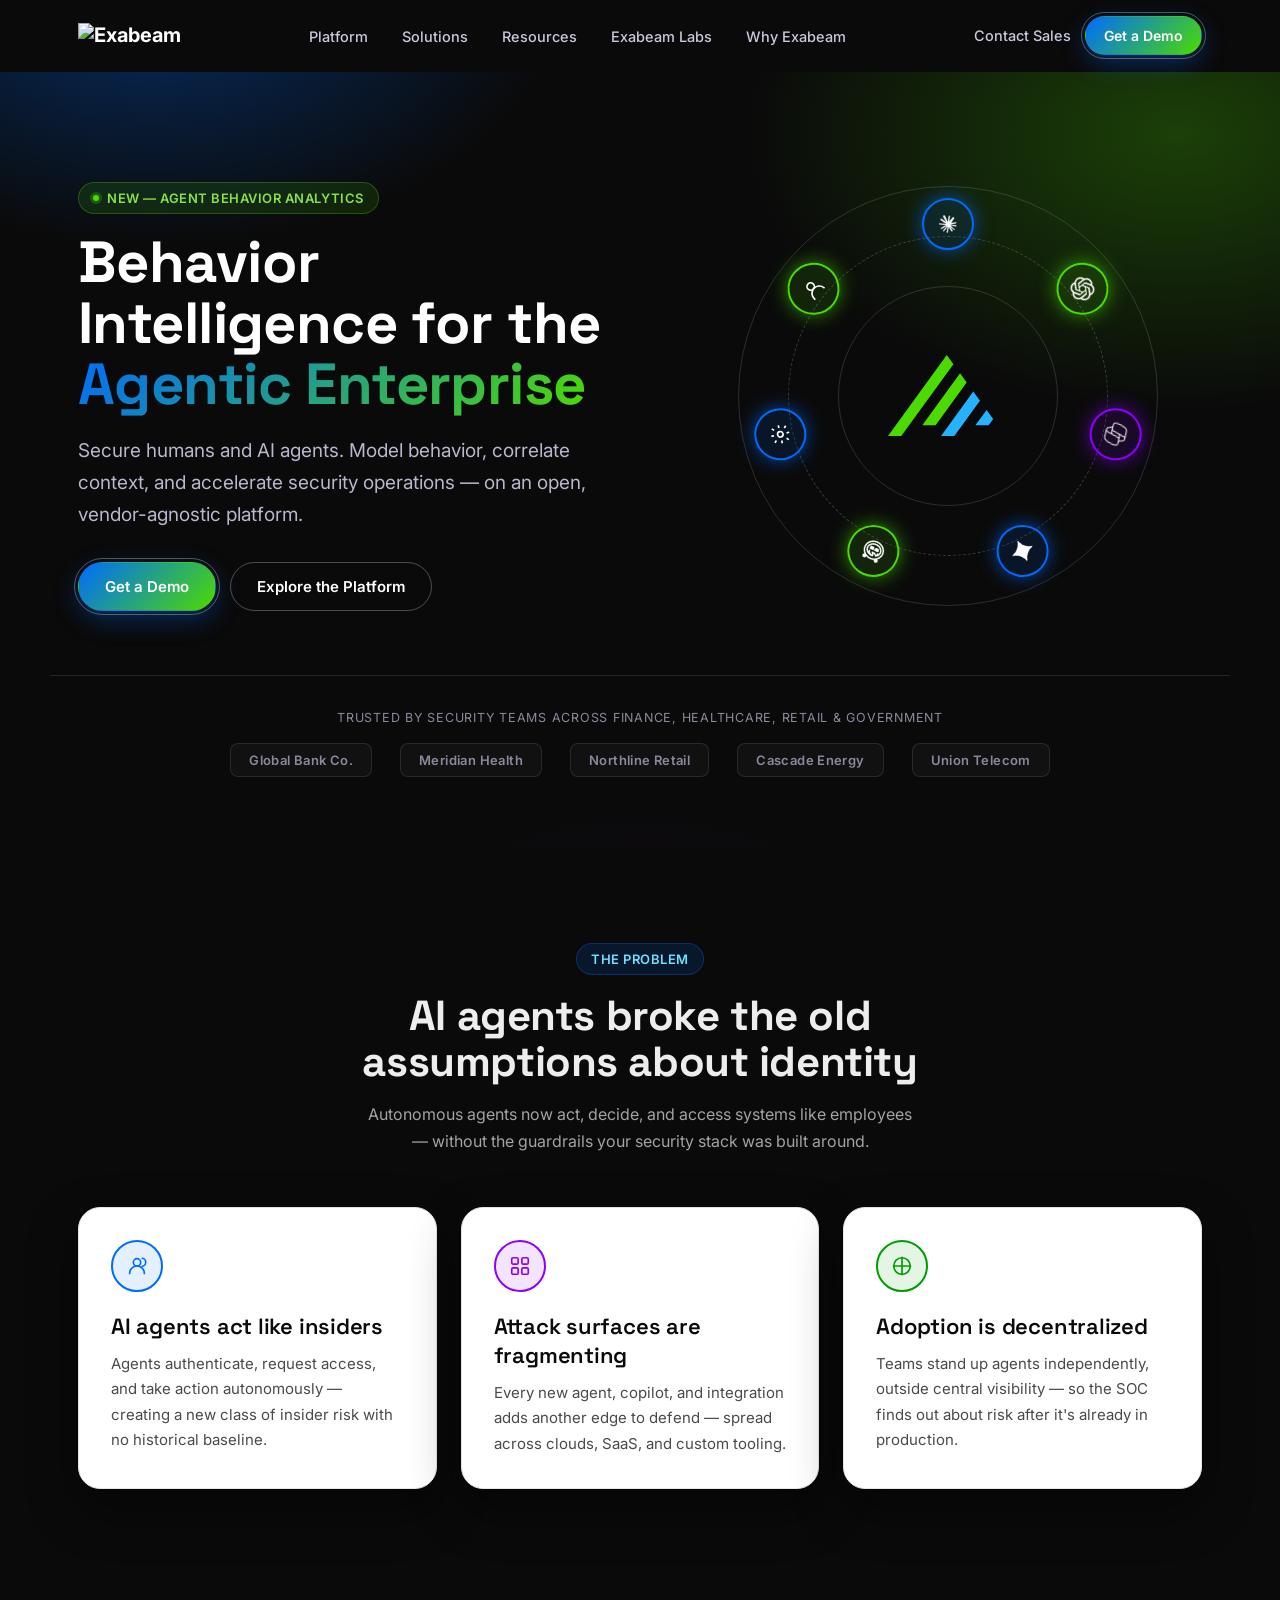
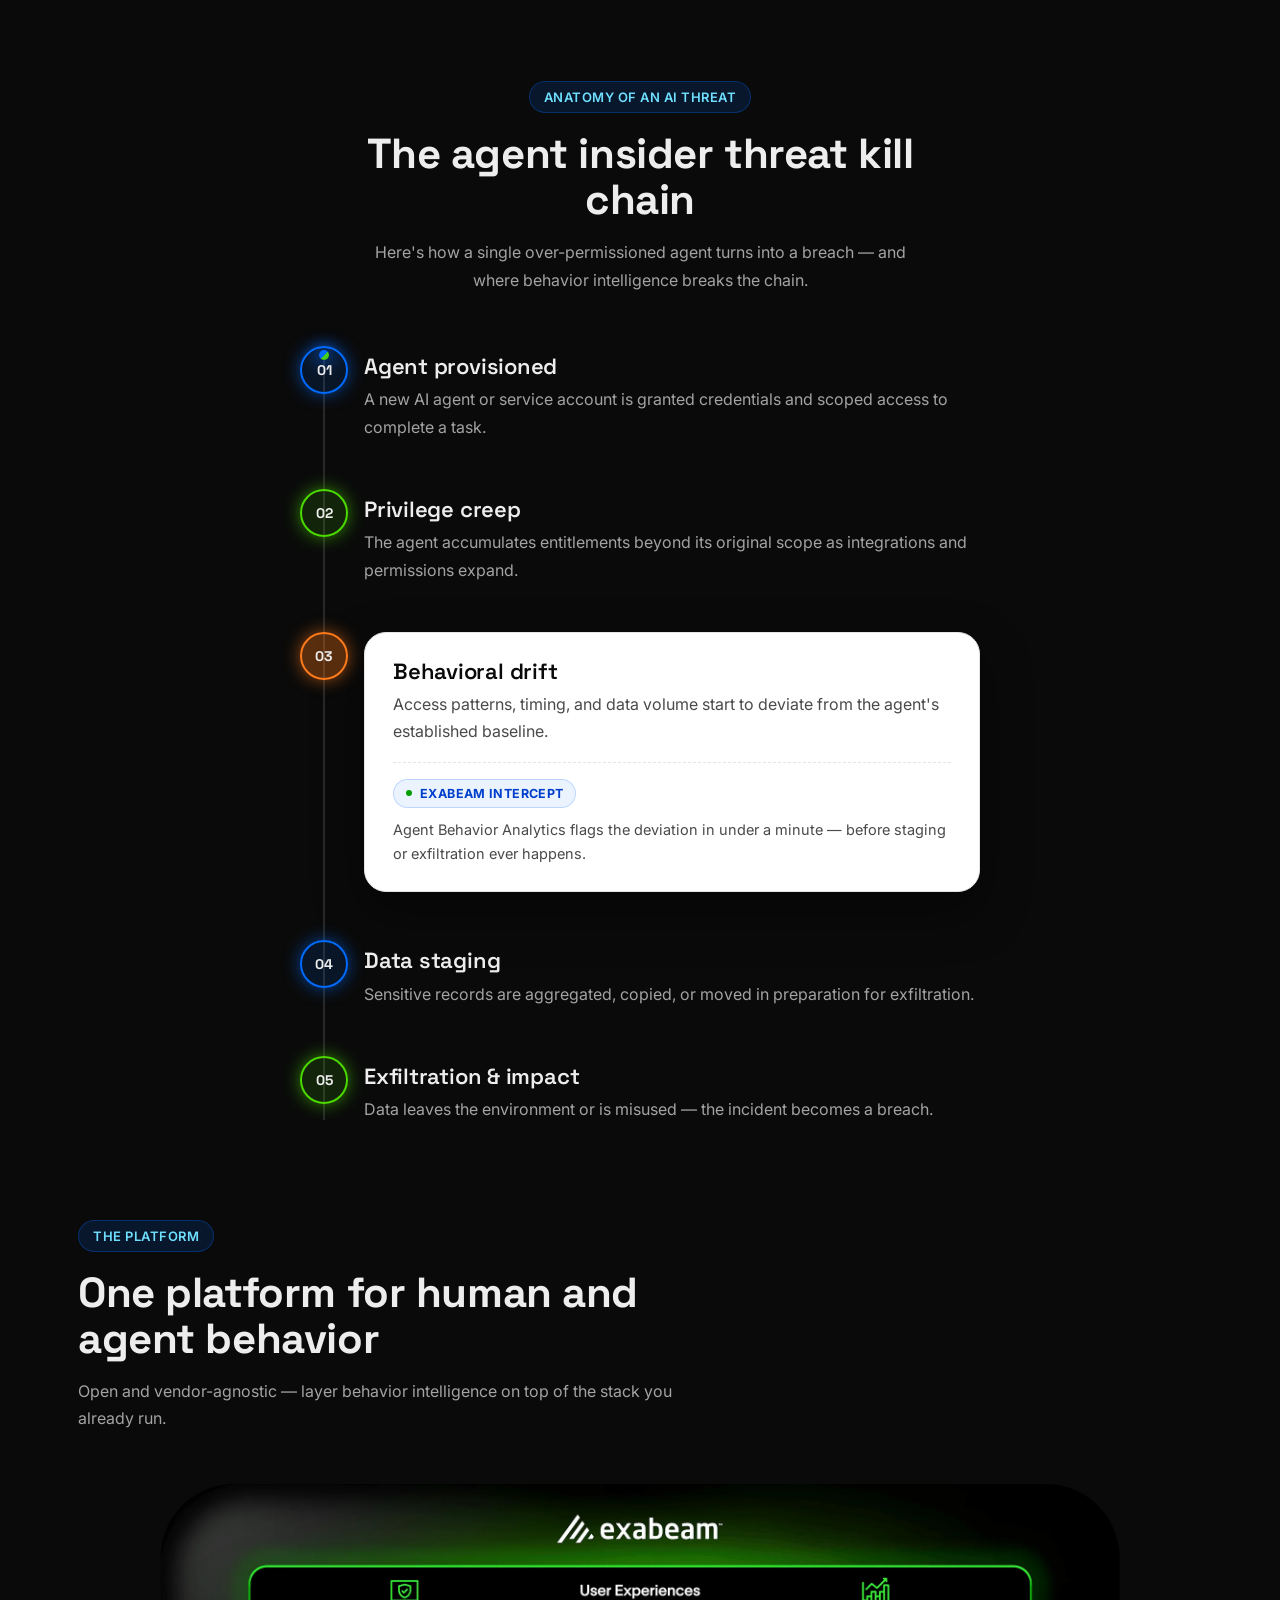
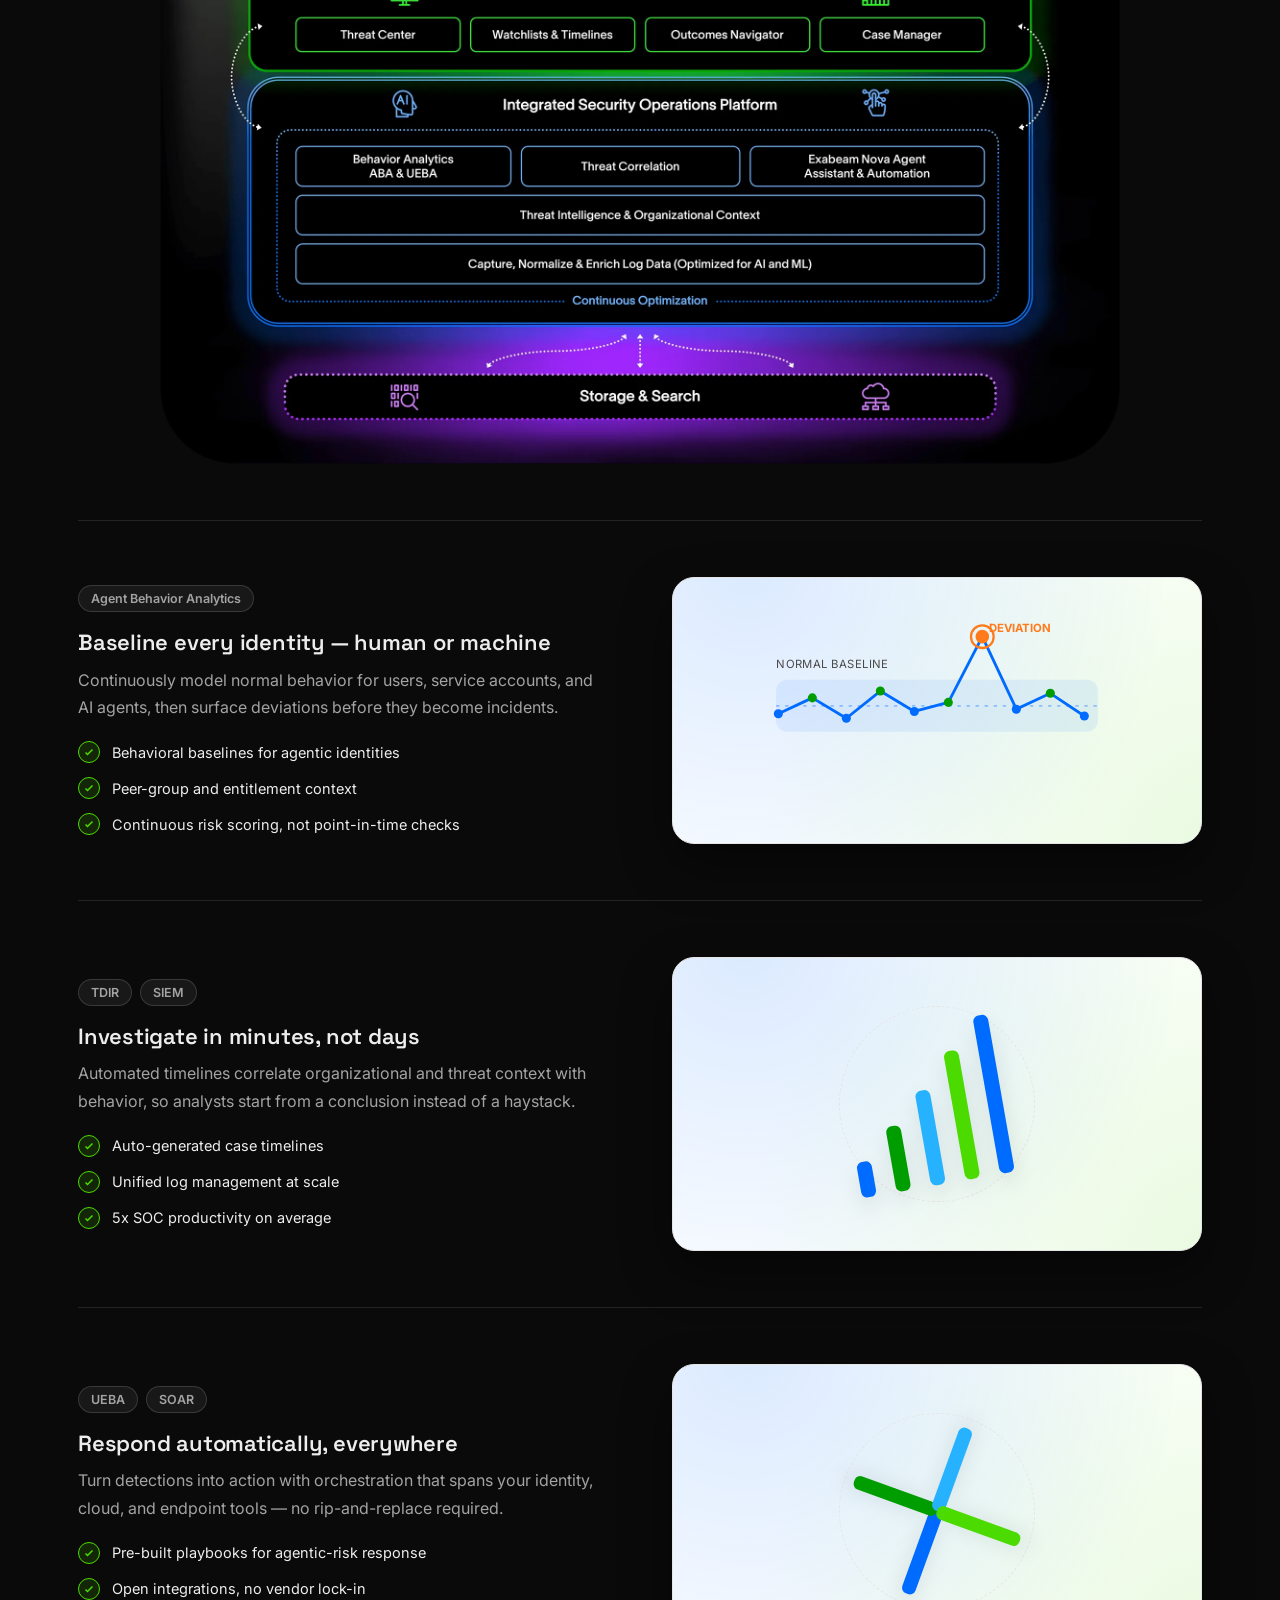
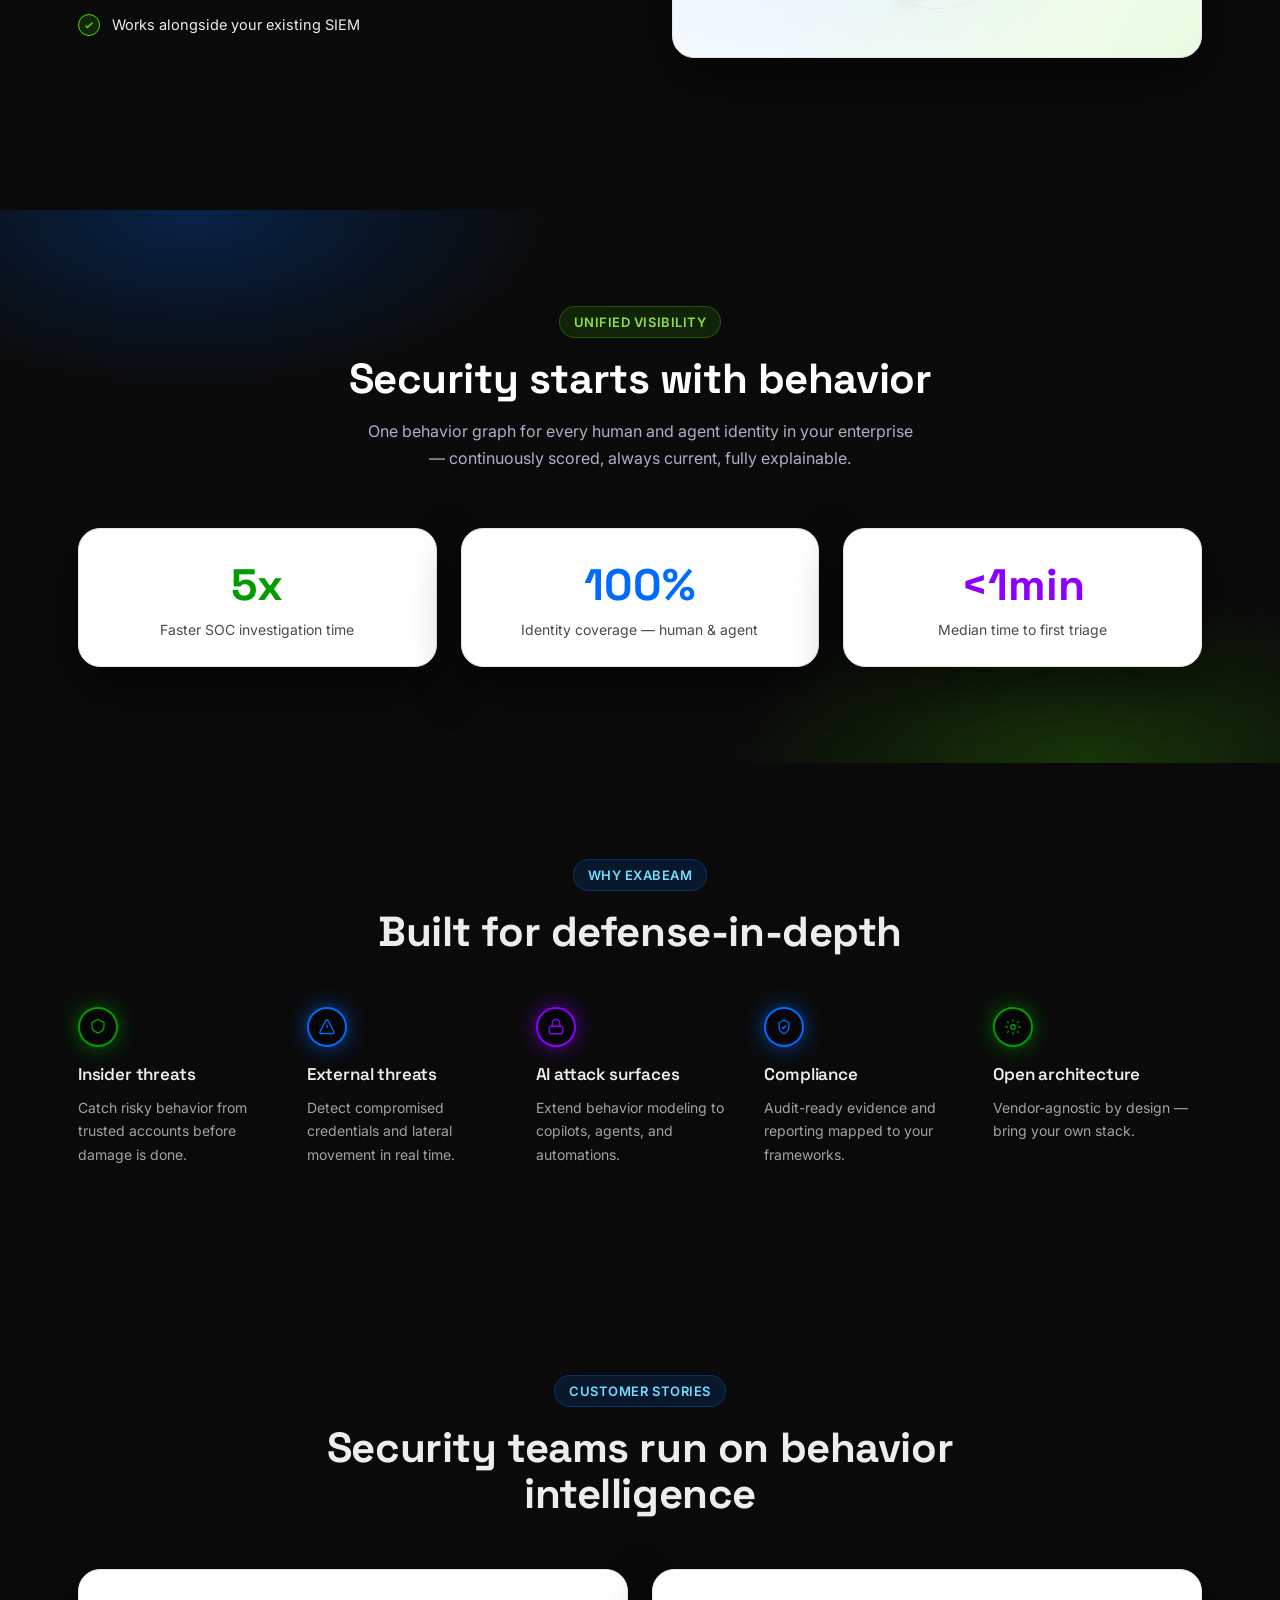
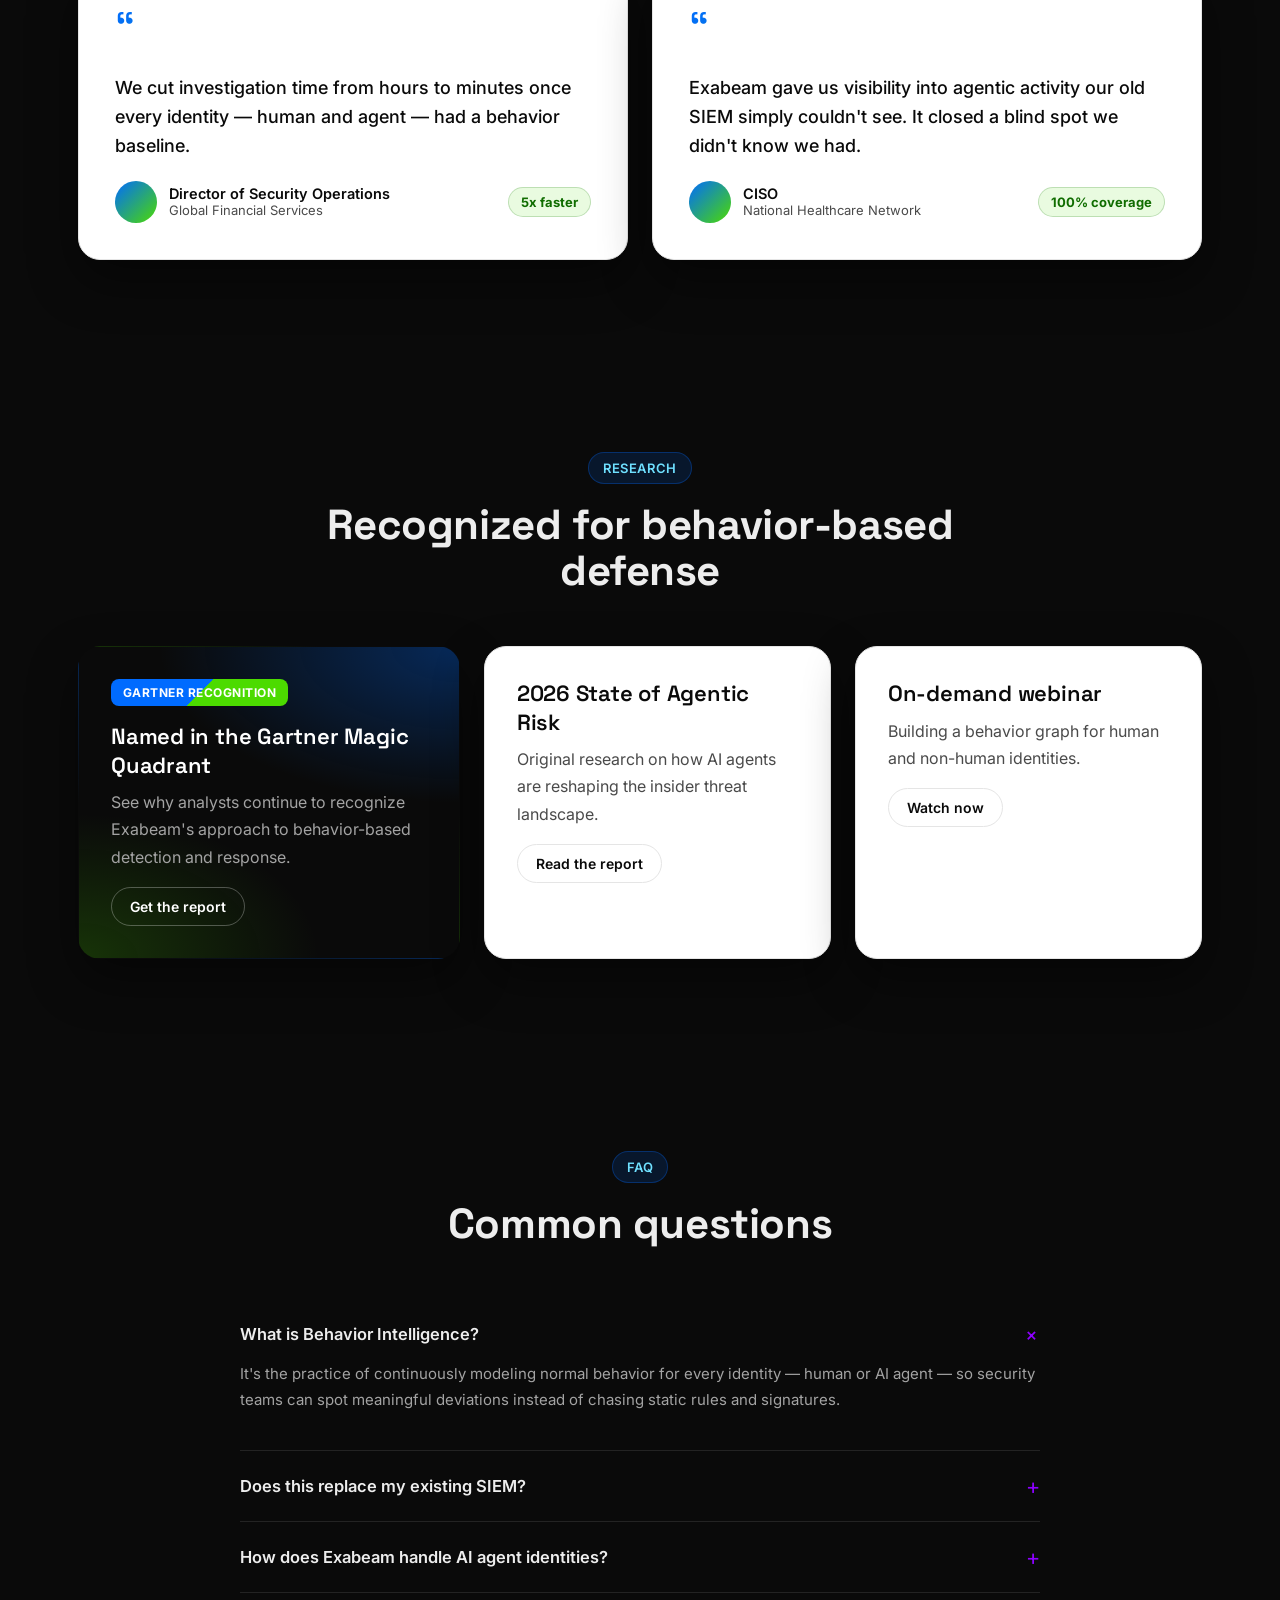
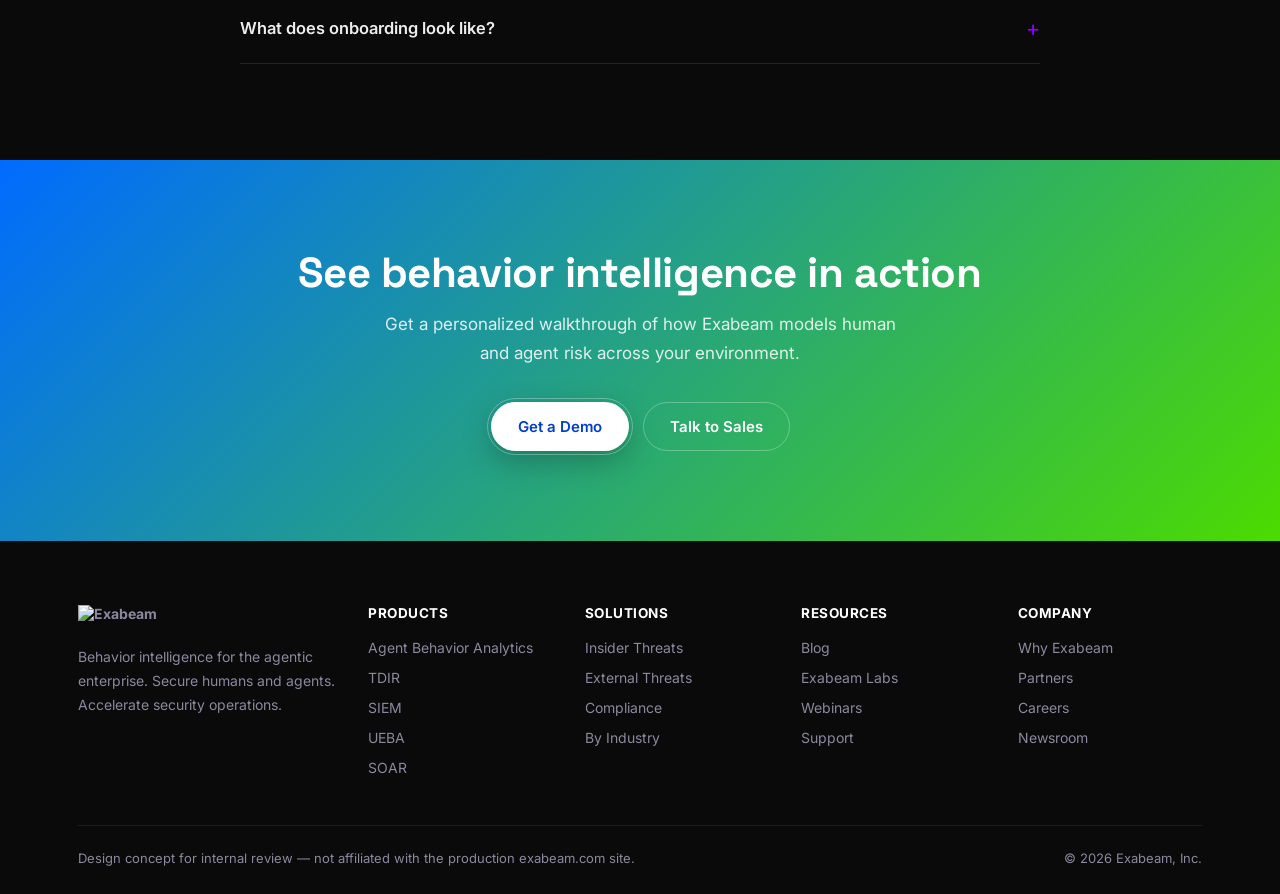
==== commit a4744655: "Replace Agent Behavior Analytics placeholder graphic with a baseline/deviation chart visualization" ====
--- a/index.html
+++ b/index.html
@@ -203,13 +203,24 @@
           </ul>
         </div>
         <div class="p-visual">
-          <div class="p-graphic graphic-a">
-            <span class="ring-echo"></span>
-            <span class="blade" style="width:16px;height:110px;top:30px;left:82px;background:var(--blue);transform:rotate(28deg);"></span>
-            <span class="blade" style="width:13px;height:78px;top:52px;left:63px;background:var(--blue-light);opacity:.85;transform:rotate(28deg);"></span>
-            <span class="blade" style="width:16px;height:110px;top:30px;left:122px;background:var(--green);transform:rotate(-28deg);"></span>
-            <span class="blade" style="width:13px;height:78px;top:52px;left:144px;background:var(--green-light);opacity:.85;transform:rotate(-28deg);"></span>
-          </div>
+          <svg class="p-chart" viewBox="0 0 300 170" fill="none" aria-hidden="true">
+            <rect x="8" y="58" width="284" height="46" rx="10" fill="var(--blue)" opacity=".08"/>
+            <line x1="8" y1="81" x2="292" y2="81" stroke="var(--blue)" stroke-opacity=".35" stroke-width="1.5" stroke-dasharray="3 5"/>
+            <text x="8" y="48" fill="var(--text-muted)" font-size="10" font-family="Inter, sans-serif" letter-spacing=".04em">NORMAL BASELINE</text>
+            <polyline points="10,88 40,74 70,92 100,68 130,86 160,78 190,20 220,84 250,70 280,90" stroke="var(--blue)" stroke-width="2.5" stroke-linecap="round" stroke-linejoin="round"/>
+            <circle cx="10" cy="88" r="4" fill="var(--blue)"/>
+            <circle cx="40" cy="74" r="4" fill="var(--green)"/>
+            <circle cx="70" cy="92" r="4" fill="var(--blue)"/>
+            <circle cx="100" cy="68" r="4" fill="var(--green)"/>
+            <circle cx="130" cy="86" r="4" fill="var(--blue)"/>
+            <circle cx="160" cy="78" r="4" fill="var(--green)"/>
+            <circle cx="220" cy="84" r="4" fill="var(--blue)"/>
+            <circle cx="250" cy="70" r="4" fill="var(--green)"/>
+            <circle cx="280" cy="90" r="4" fill="var(--blue)"/>
+            <circle class="deviation-ring" cx="190" cy="20" r="10" fill="none" stroke="#FF7A1A" stroke-width="2"/>
+            <circle cx="190" cy="20" r="6" fill="#FF7A1A"/>
+            <text x="196" y="16" fill="#FF7A1A" font-size="10" font-weight="700" font-family="Inter, sans-serif">DEVIATION</text>
+          </svg>
         </div>
       </div>
 
--- a/styles.css
+++ b/styles.css
@@ -230,6 +230,10 @@
     background:radial-gradient(circle at 30% 20%, rgba(0,107,255,.14), transparent 55%),
                radial-gradient(circle at 80% 80%, rgba(76,219,0,.12), transparent 55%);
   }
+  .p-chart{ position:relative; width:100%; max-width:340px; height:auto; }
+  .deviation-ring{ transform-box:fill-box; transform-origin:center; animation:dev-pulse 2.2s ease-in-out infinite; }
+  @keyframes dev-pulse{ 0%{ transform:scale(.9); opacity:.9; } 75%{ transform:scale(2.2); opacity:0; } 100%{ opacity:0; } }
+  @media (prefers-reduced-motion: reduce){ .deviation-ring{ animation:none; } }
   /* Platform-row graphics: diagonal-blade motif inspired by the Exabeam mark */
   .p-graphic{ position:relative; width:220px; height:220px; }
   .ring-echo{ position:absolute; inset:12px; border-radius:50%; border:1px dashed var(--line); }
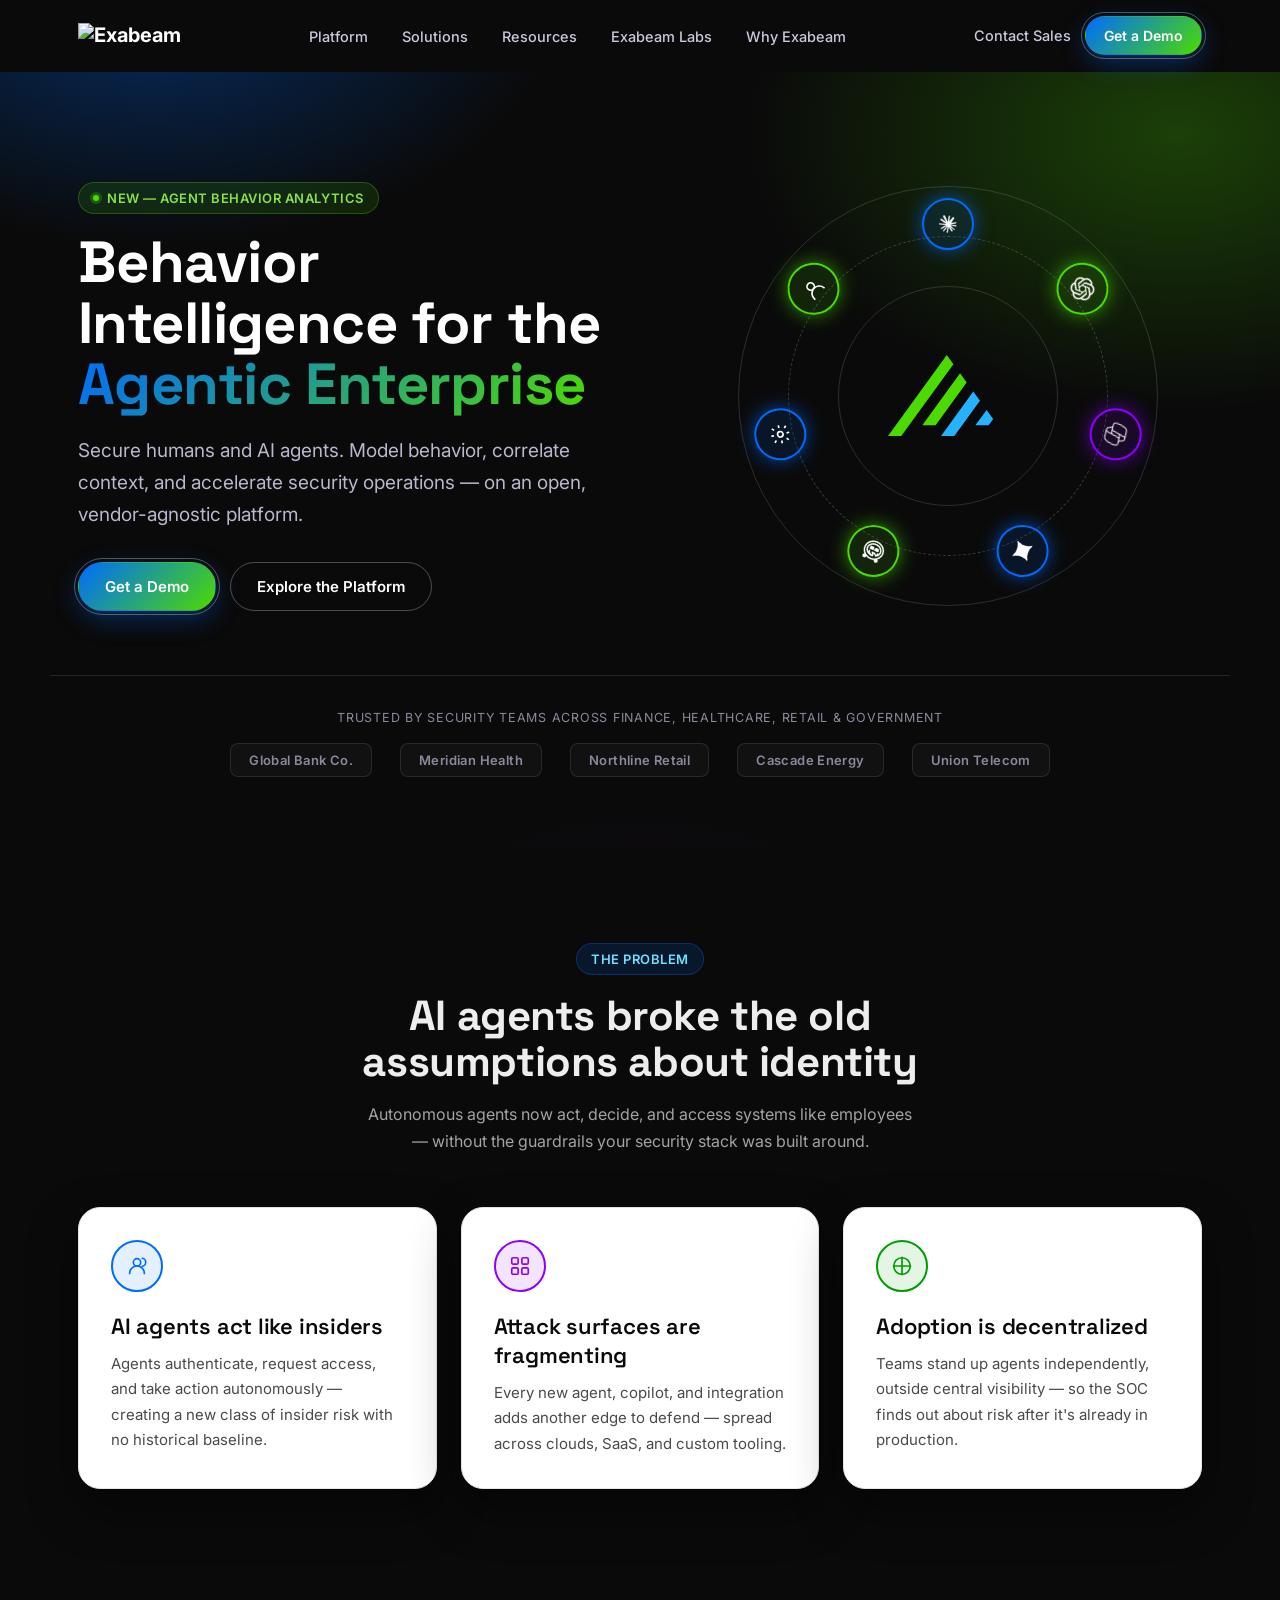
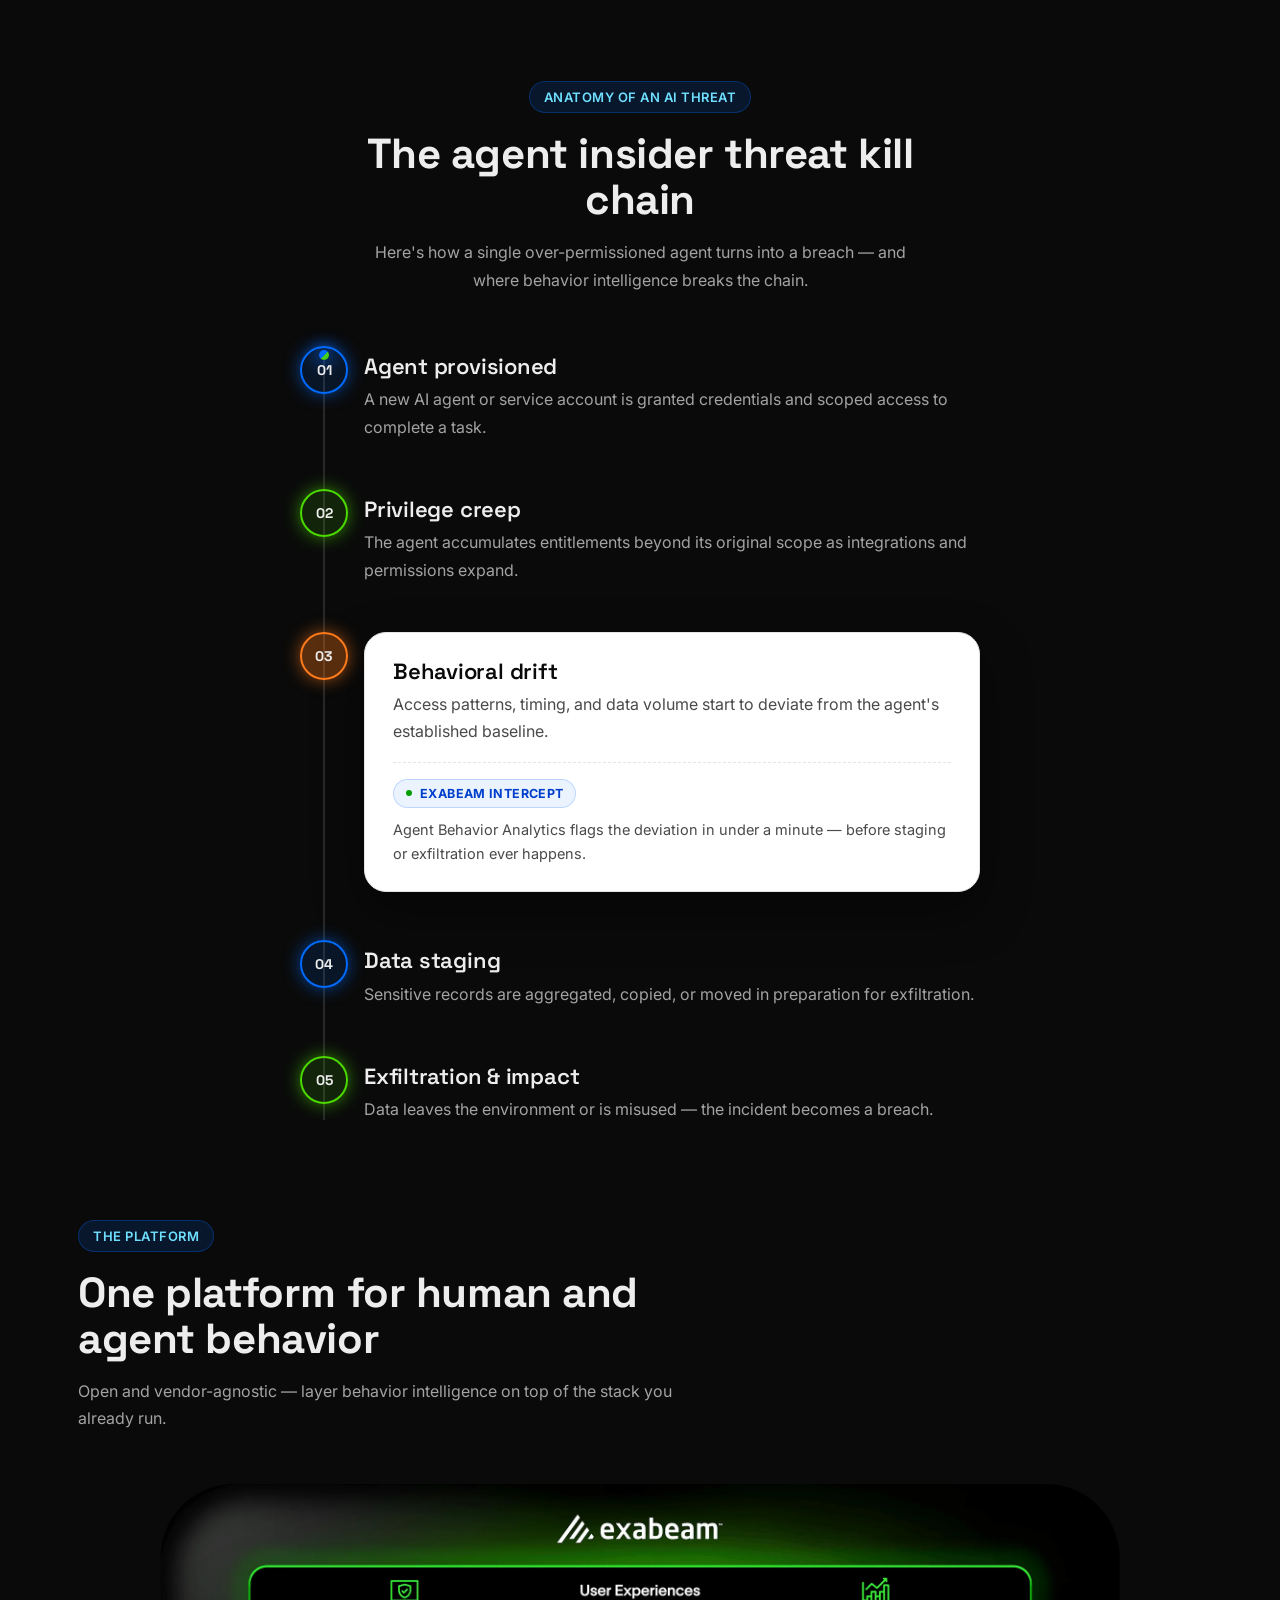
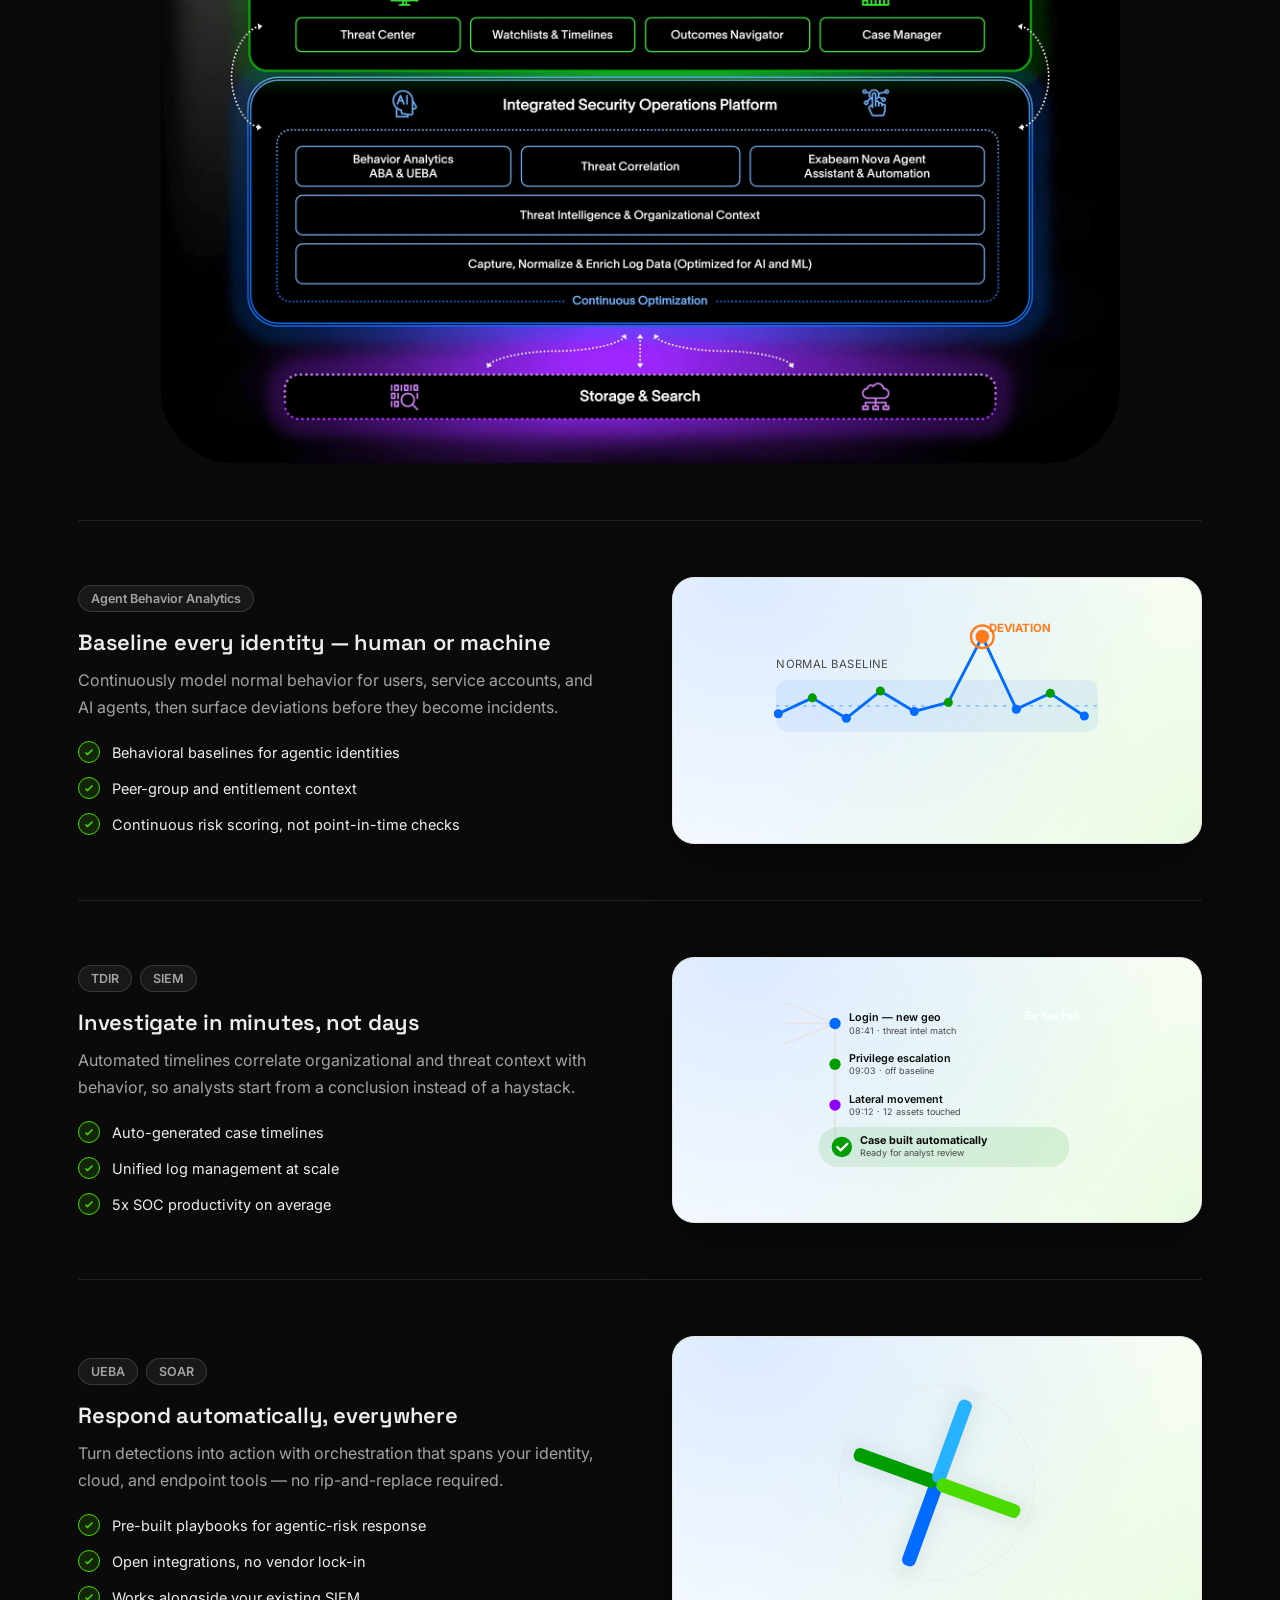
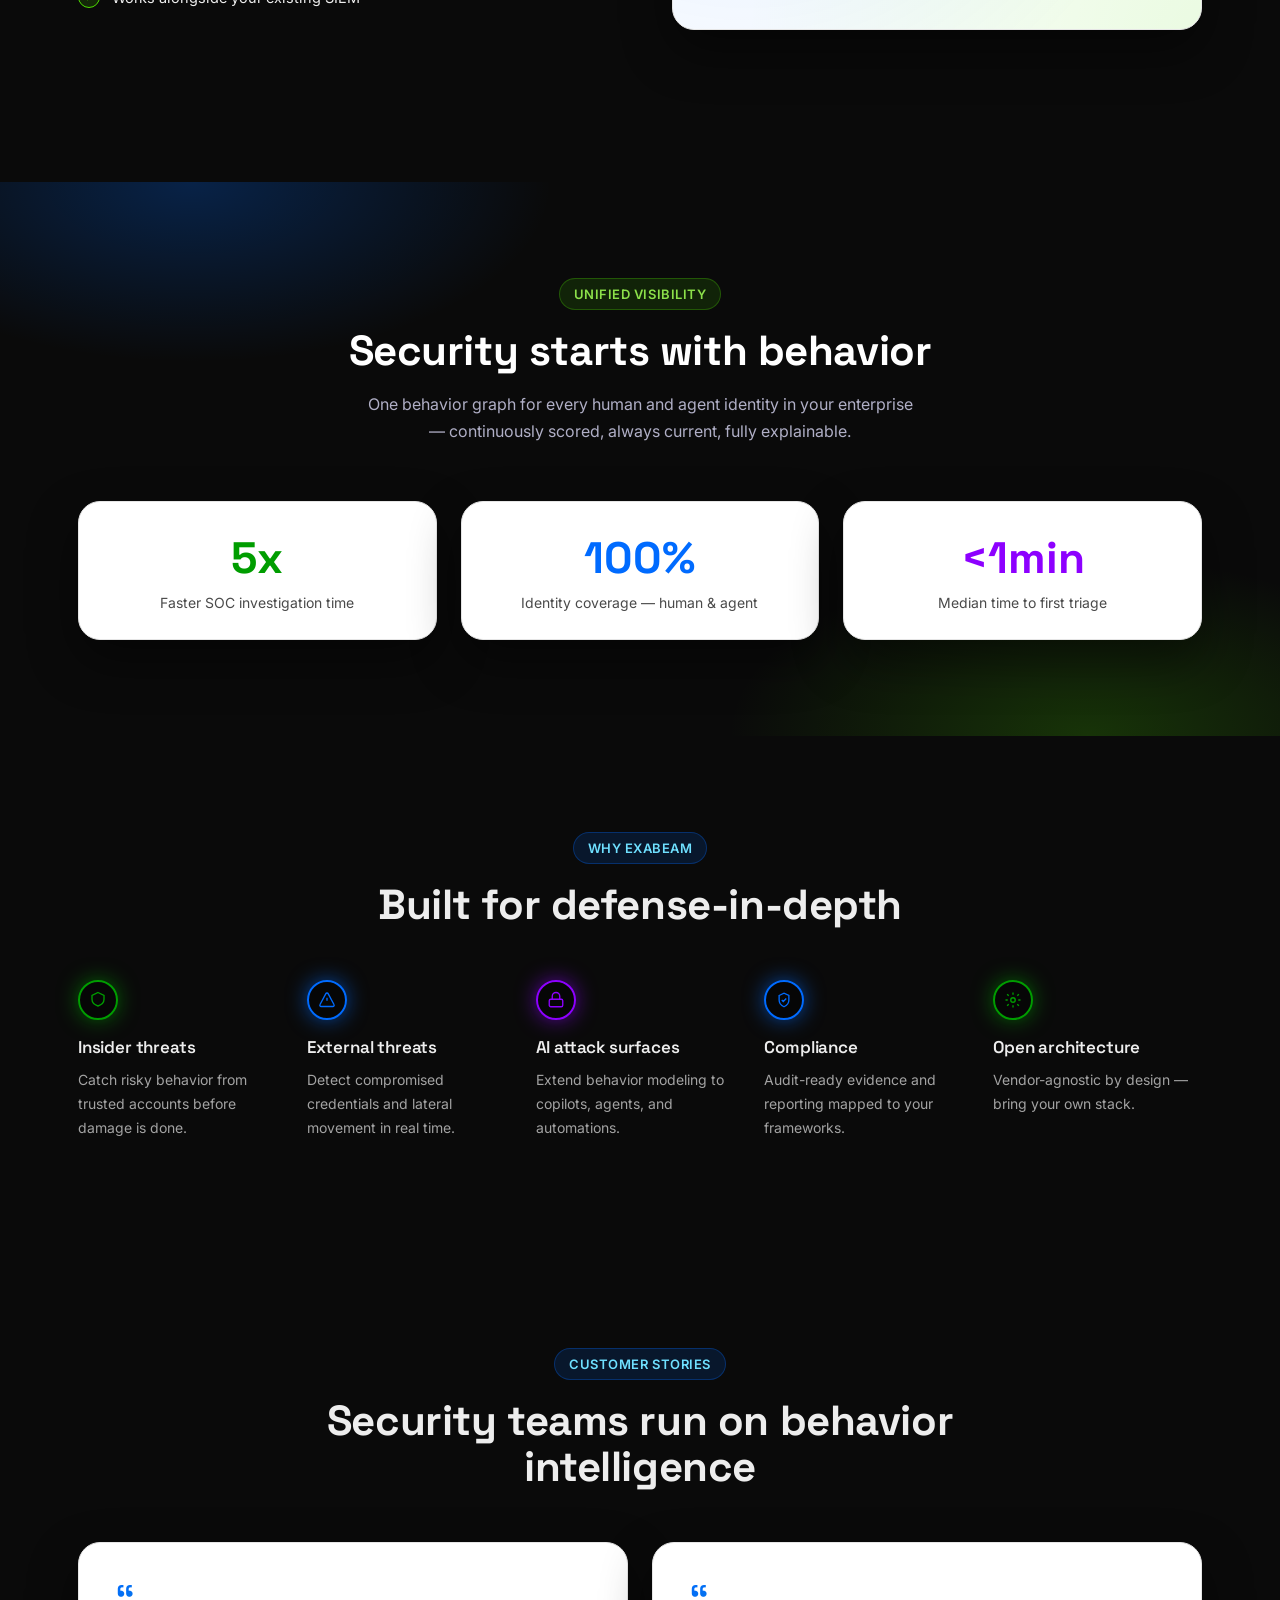
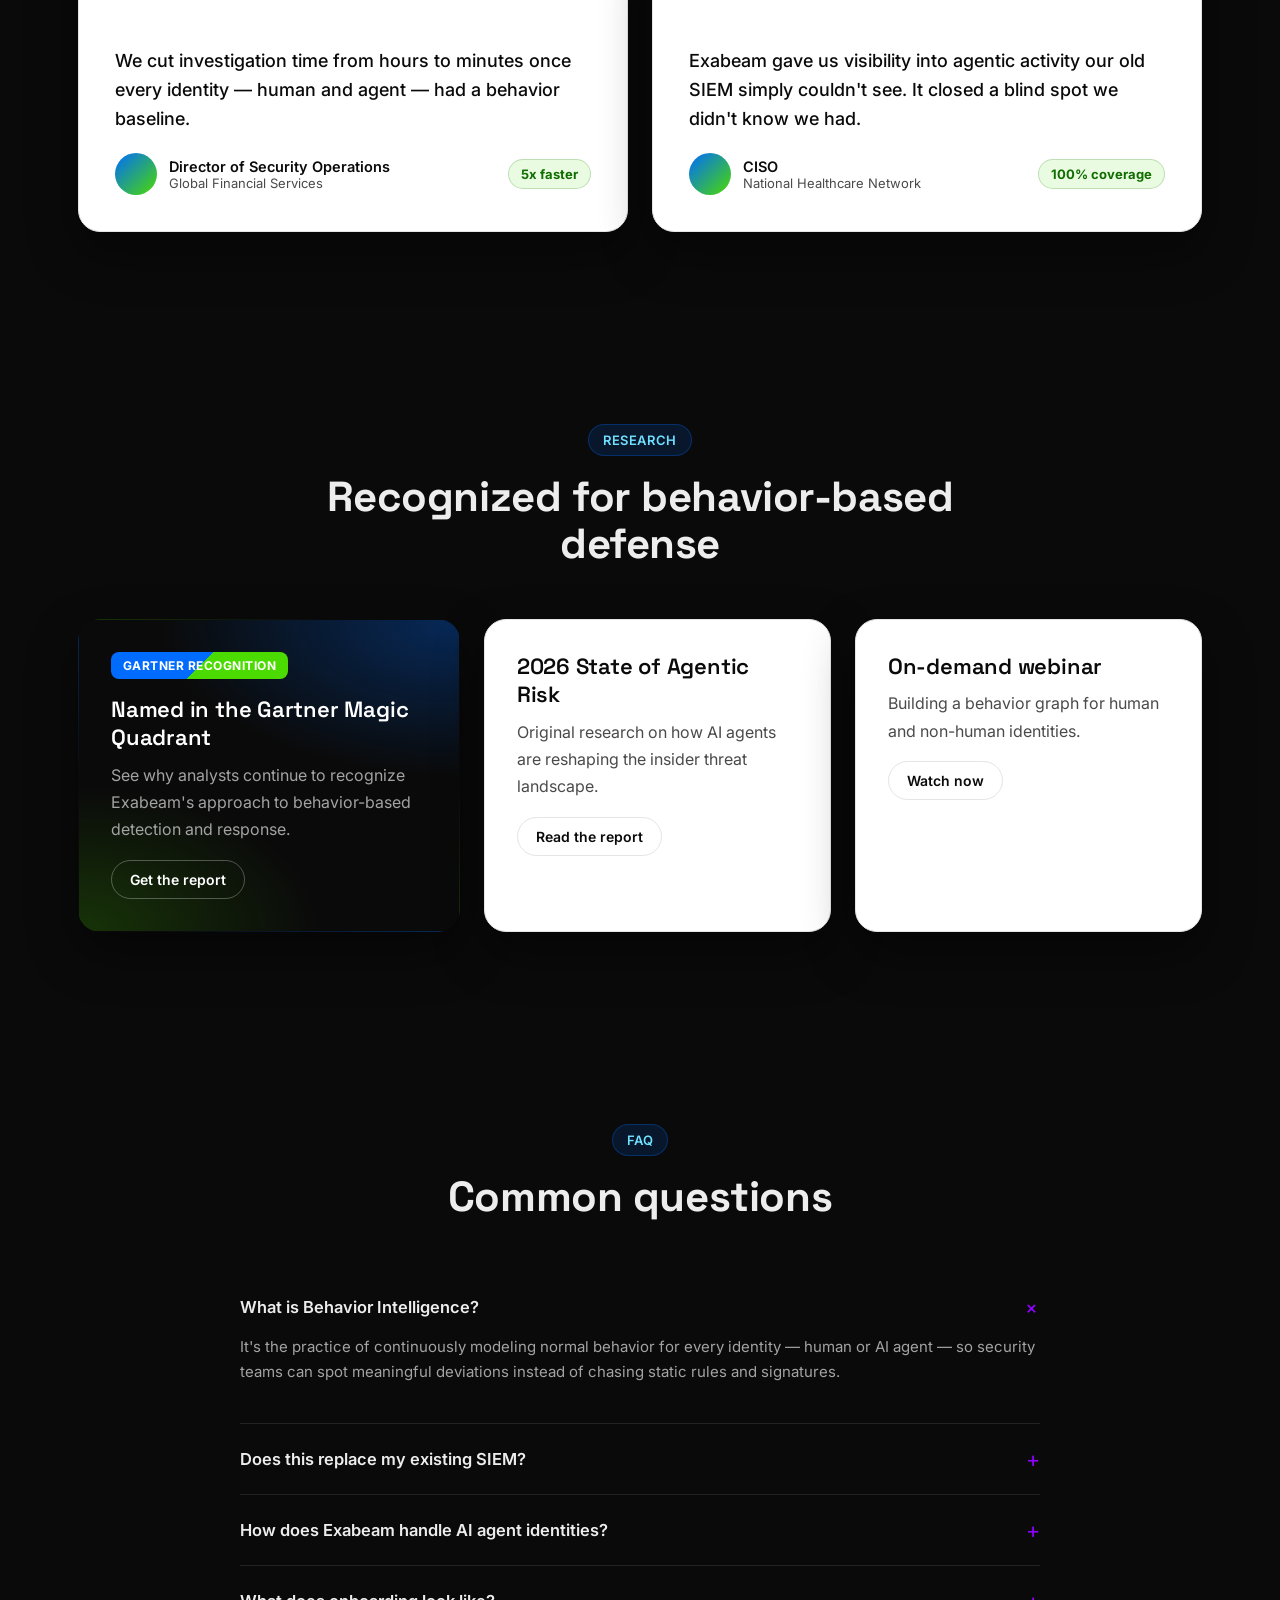
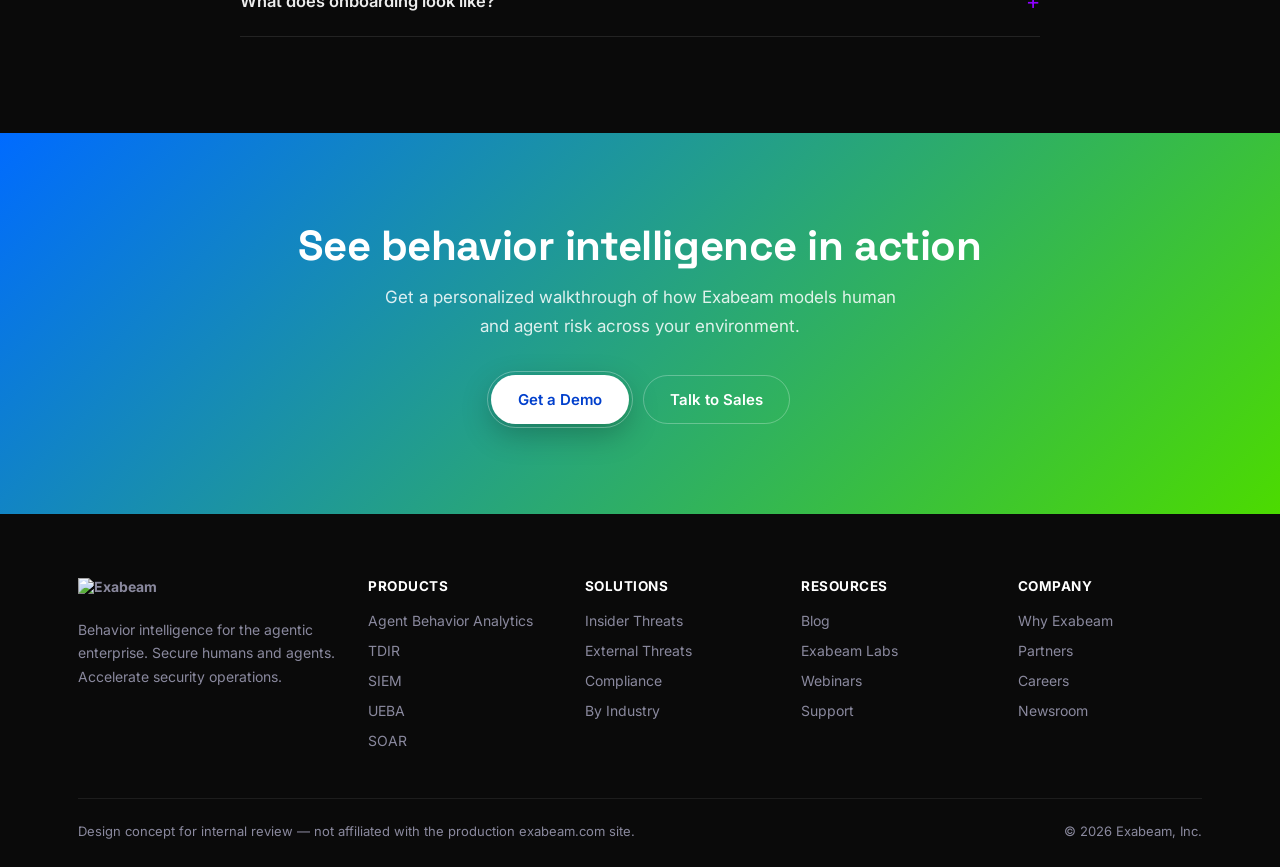
==== commit 4f21432e: "Replace TDIR/SIEM placeholder graphic with an auto-correlated case timeline visualization" ====
--- a/index.html
+++ b/index.html
@@ -236,16 +236,35 @@
           </ul>
         </div>
         <div class="p-visual">
-          <div class="p-graphic graphic-b">
-            <span class="ring-echo"></span>
-            <div class="bars-group">
-              <span class="blade bar" style="width:15px;height:36px;left:20px;top:154px;background:var(--blue);"></span>
-              <span class="blade bar" style="width:15px;height:66px;left:55px;top:124px;background:var(--green);"></span>
-              <span class="blade bar" style="width:15px;height:96px;left:90px;top:94px;background:var(--blue-light);"></span>
-              <span class="blade bar" style="width:15px;height:130px;left:125px;top:60px;background:var(--green-light);"></span>
-              <span class="blade bar" style="width:15px;height:160px;left:160px;top:30px;background:var(--blue);"></span>
-            </div>
-          </div>
+          <svg class="p-chart" viewBox="0 0 300 170" fill="none" aria-hidden="true">
+            <line x1="16" y1="8" x2="60" y2="26" stroke="var(--line)" stroke-width="1.5"/>
+            <line x1="16" y1="26" x2="60" y2="26" stroke="var(--line)" stroke-width="1.5"/>
+            <line x1="16" y1="44" x2="60" y2="26" stroke="var(--line)" stroke-width="1.5"/>
+            <line x1="60" y1="26" x2="60" y2="130" stroke="var(--line)" stroke-width="2"/>
+
+            <circle cx="60" cy="26" r="5" fill="var(--blue)"/>
+            <text x="72" y="24" font-size="9.5" font-weight="600" font-family="Inter, sans-serif" fill="var(--ink)">Login — new geo</text>
+            <text x="72" y="35" font-size="8" font-family="Inter, sans-serif" fill="var(--text-muted)">08:41 · threat intel match</text>
+
+            <circle cx="60" cy="62" r="5" fill="var(--green)"/>
+            <text x="72" y="60" font-size="9.5" font-weight="600" font-family="Inter, sans-serif" fill="var(--ink)">Privilege escalation</text>
+            <text x="72" y="71" font-size="8" font-family="Inter, sans-serif" fill="var(--text-muted)">09:03 · off baseline</text>
+
+            <circle cx="60" cy="98" r="5" fill="var(--purple)"/>
+            <text x="72" y="96" font-size="9.5" font-weight="600" font-family="Inter, sans-serif" fill="var(--ink)">Lateral movement</text>
+            <text x="72" y="107" font-size="8" font-family="Inter, sans-serif" fill="var(--text-muted)">09:12 · 12 assets touched</text>
+
+            <rect x="46" y="118" width="220" height="34" rx="17" fill="var(--green)" opacity=".1" stroke="var(--green)" stroke-width="1.5"/>
+            <circle cx="66" cy="135" r="9" fill="var(--green)"/>
+            <path d="M62 135l3 3 6-6" stroke="#fff" stroke-width="2" stroke-linecap="round" stroke-linejoin="round"/>
+            <text x="82" y="132" font-size="9.5" font-weight="700" font-family="Inter, sans-serif" fill="var(--ink)">Case built automatically</text>
+            <text x="82" y="143" font-size="8" font-family="Inter, sans-serif" fill="var(--text-muted)">Ready for analyst review</text>
+
+            <g>
+              <rect x="216" y="6" width="70" height="26" rx="13" fill="var(--gradient-icon)"/>
+              <text x="251" y="23" font-size="11" font-weight="700" font-family="Space Grotesk, sans-serif" fill="#fff" text-anchor="middle">5x faster</text>
+            </g>
+          </svg>
         </div>
       </div>
 
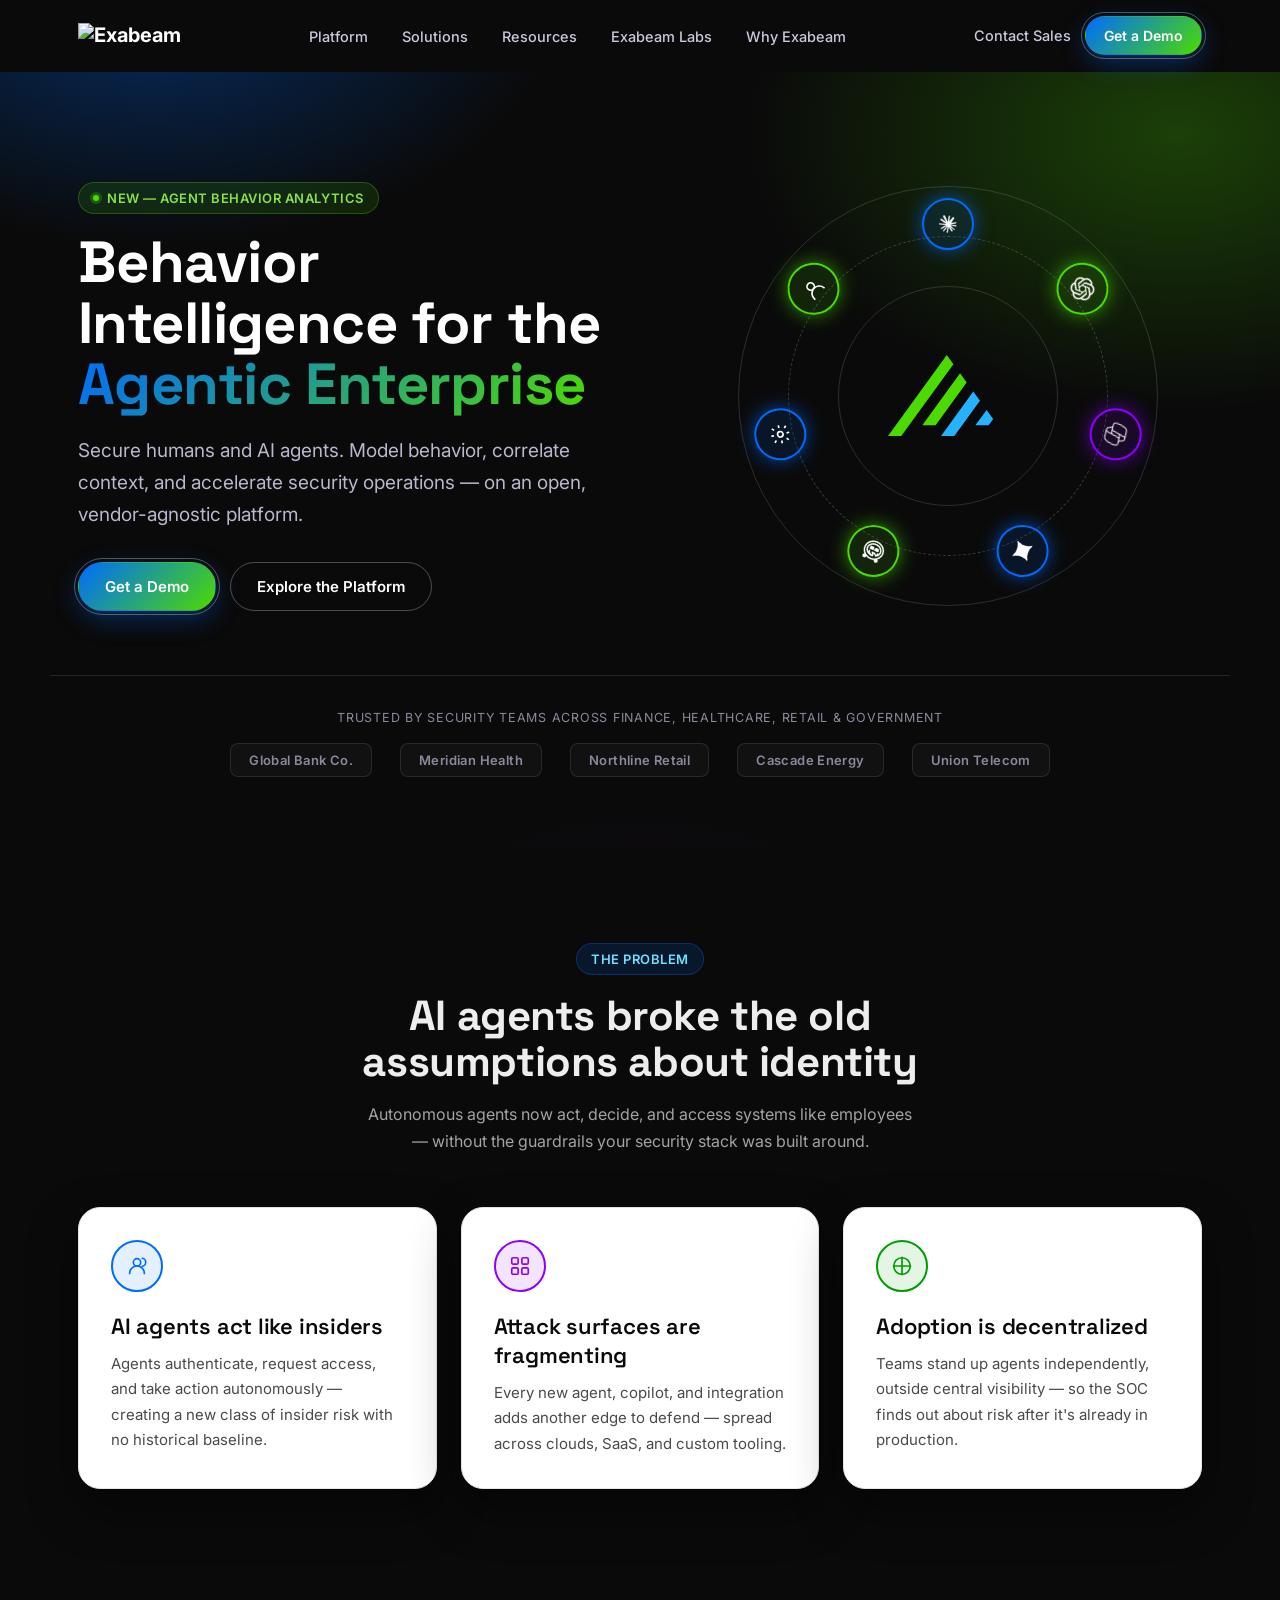
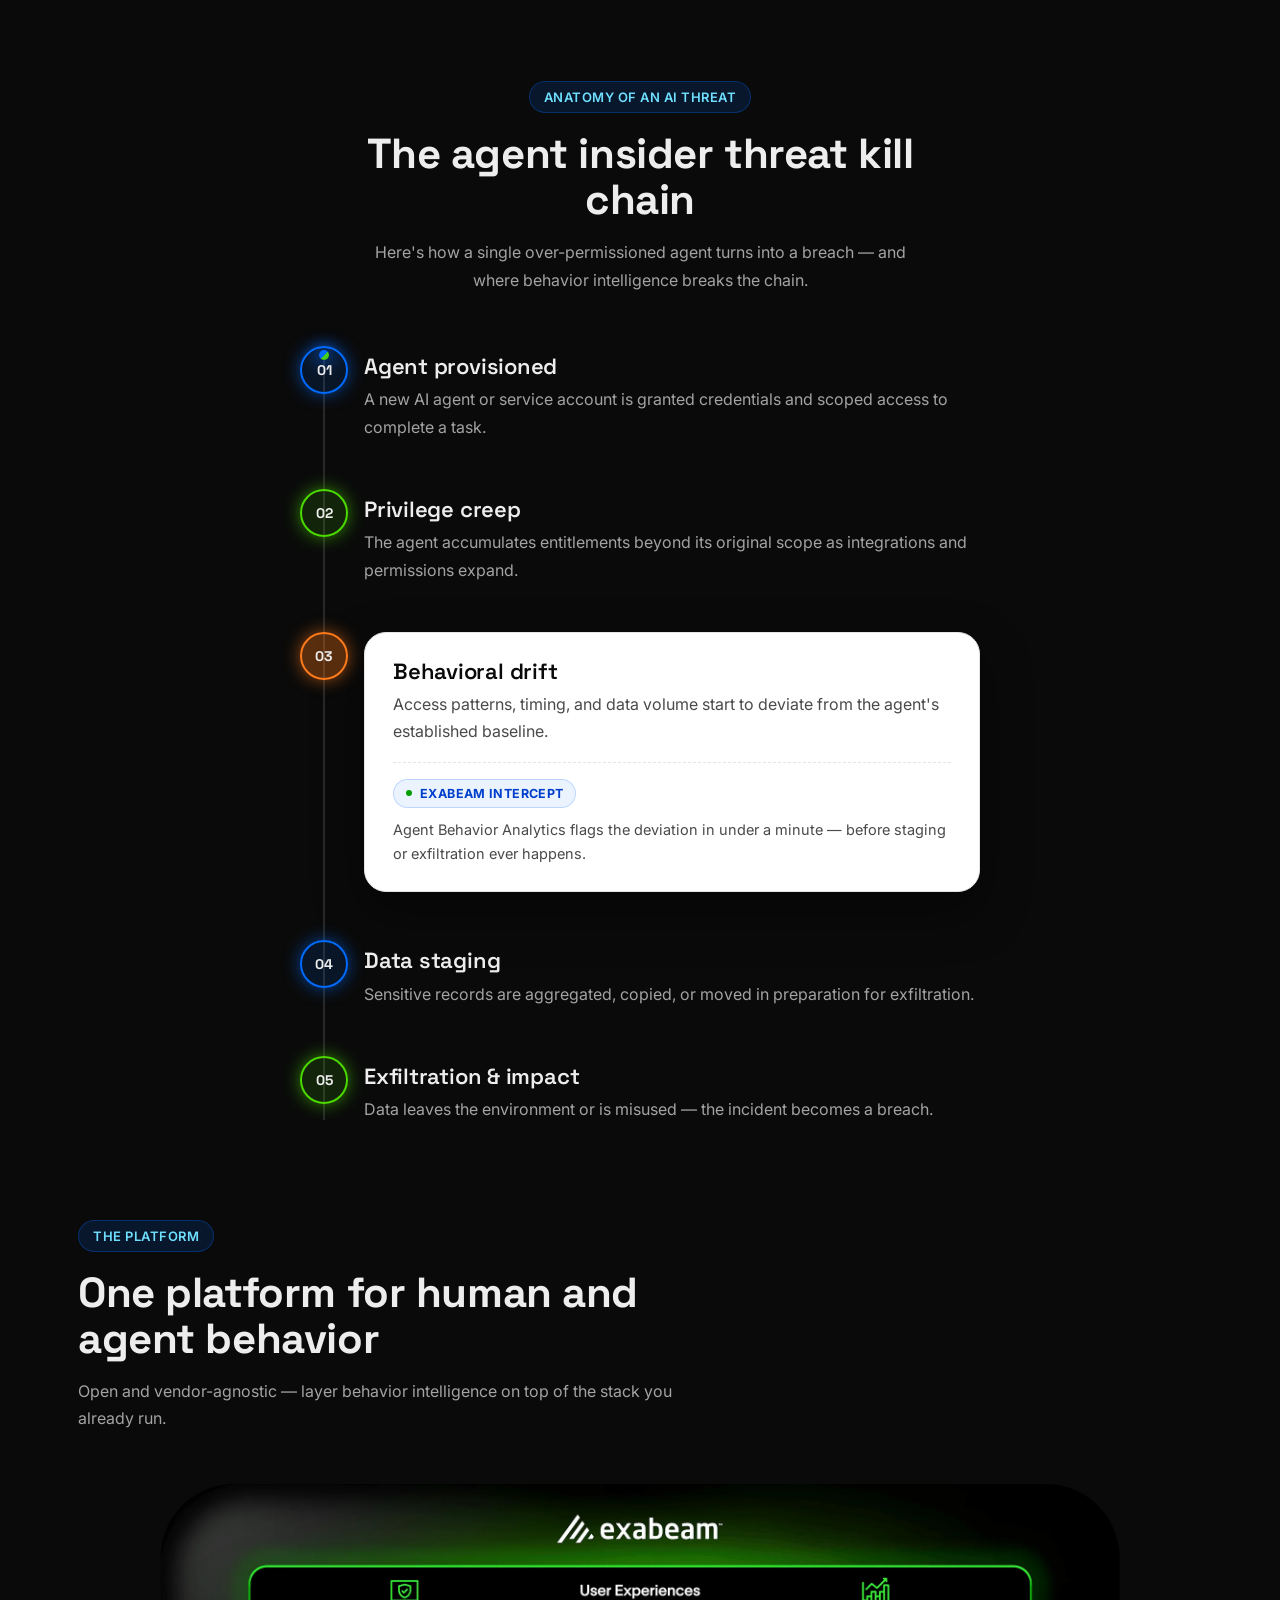
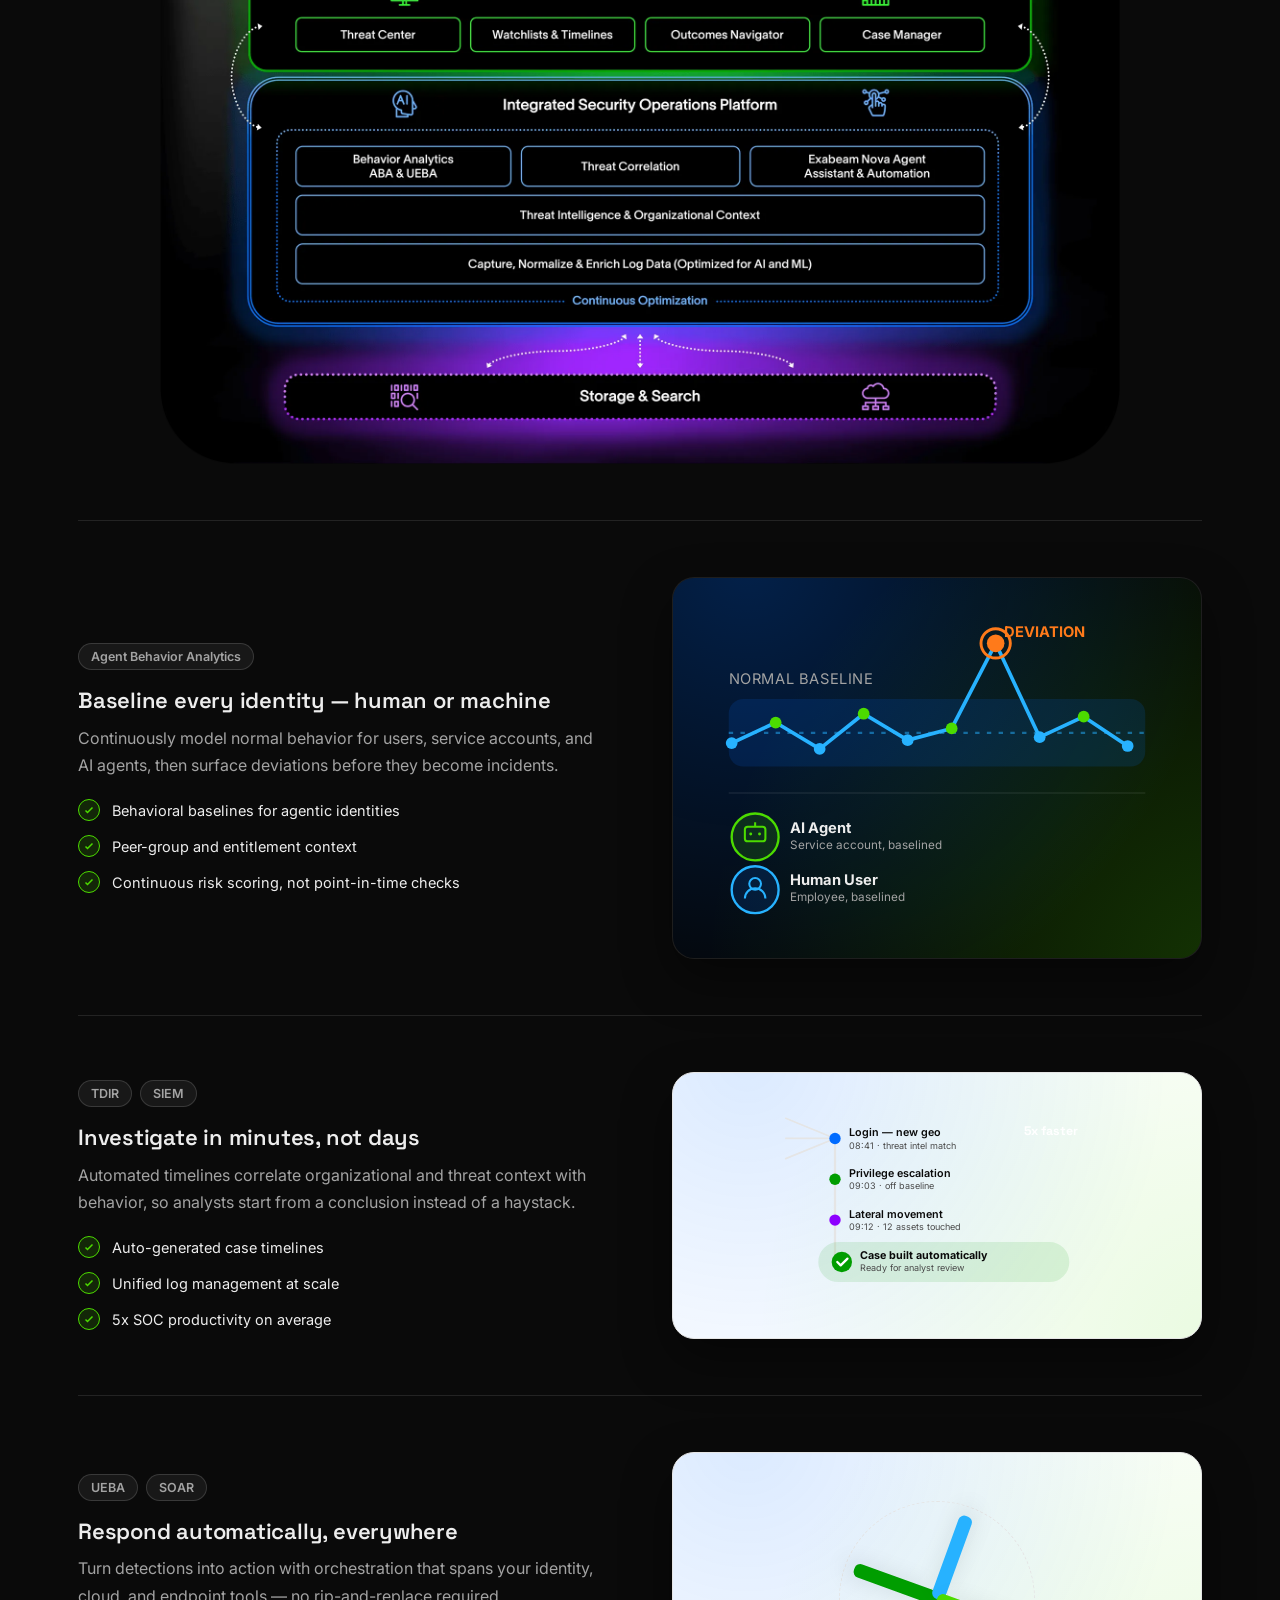
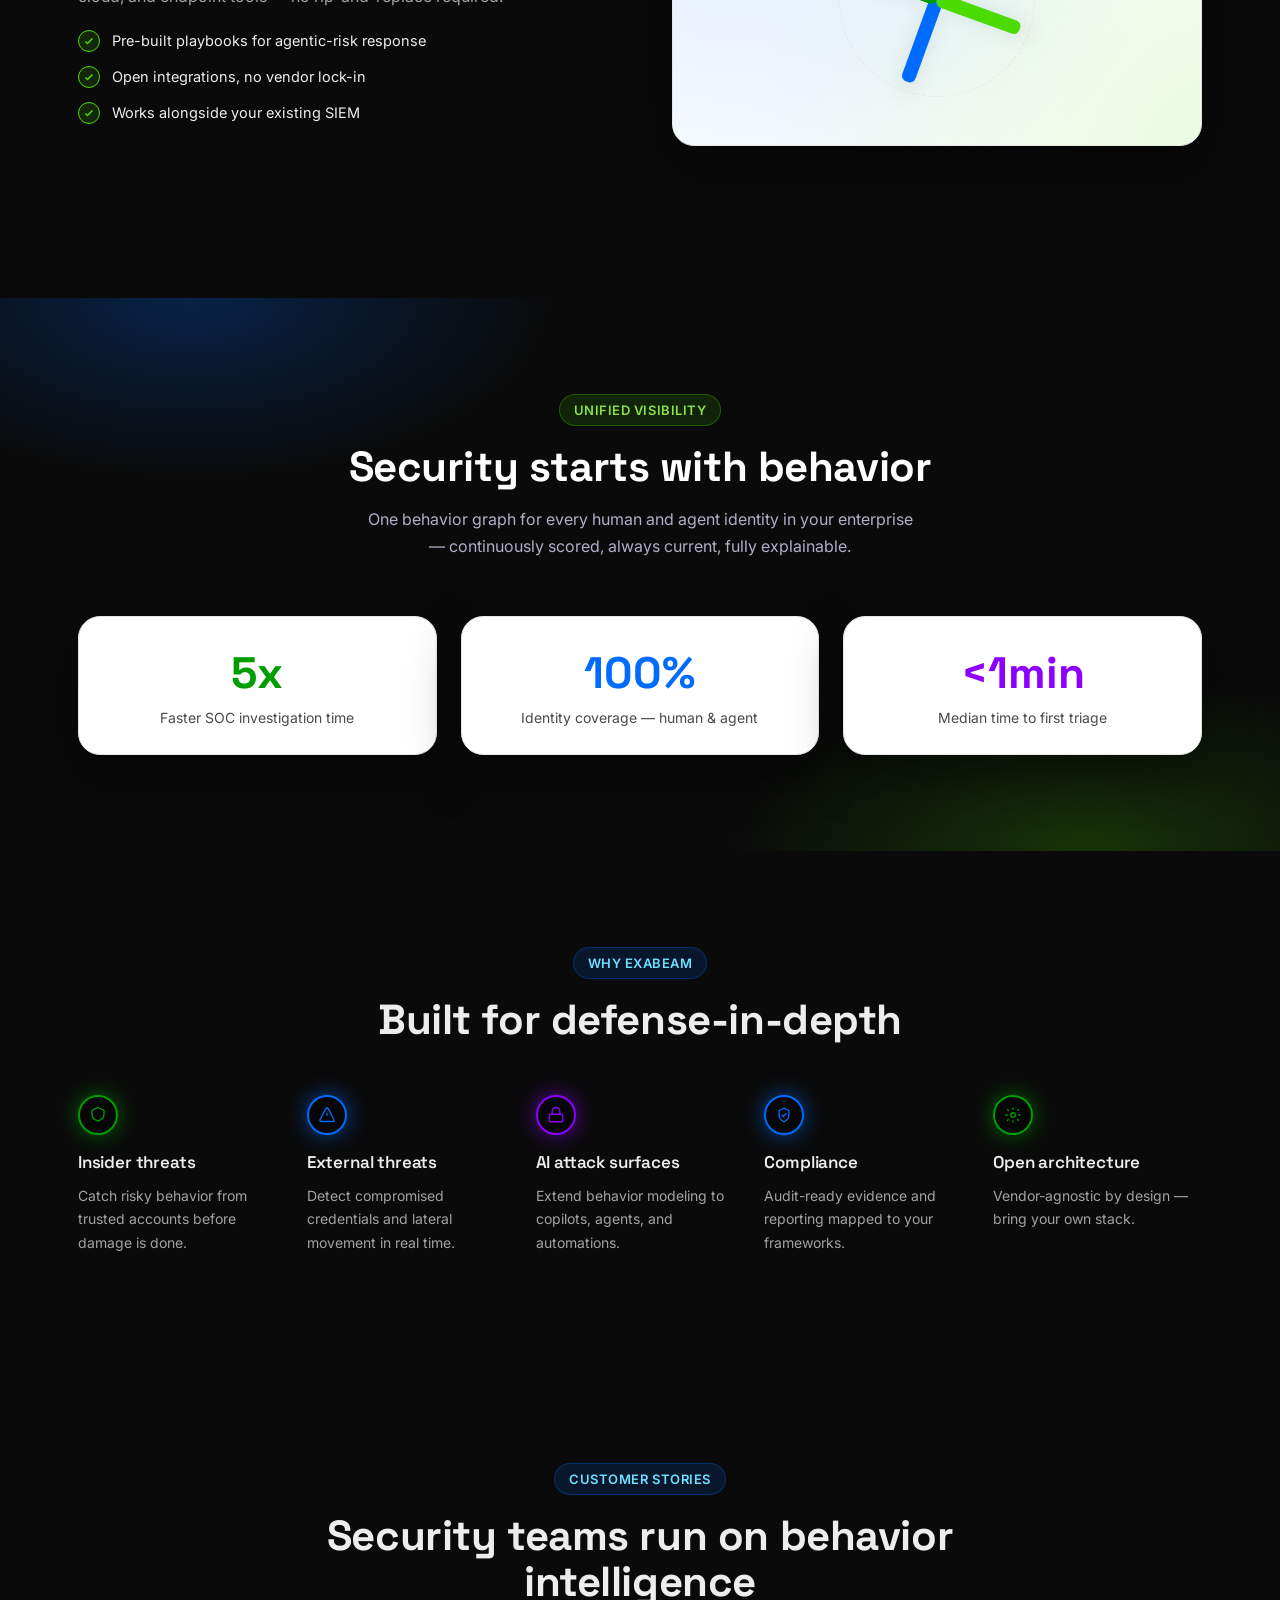
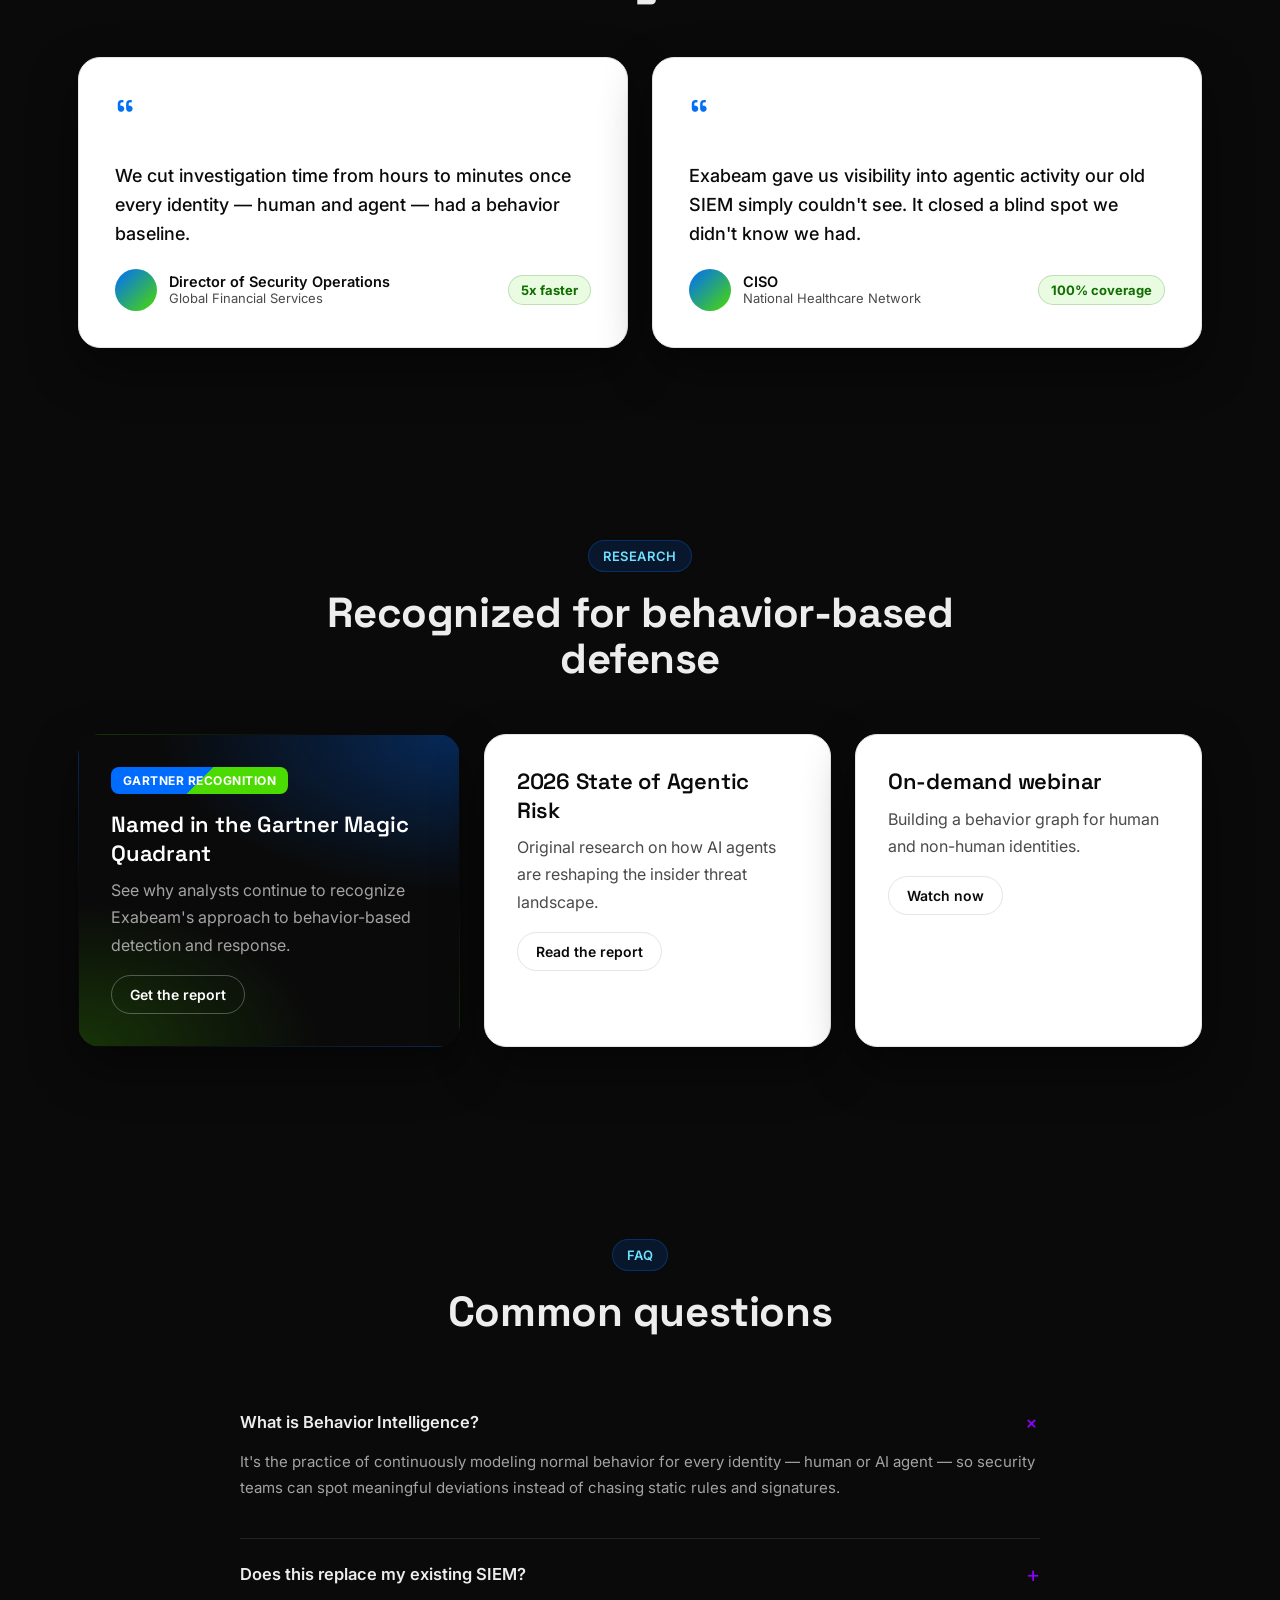
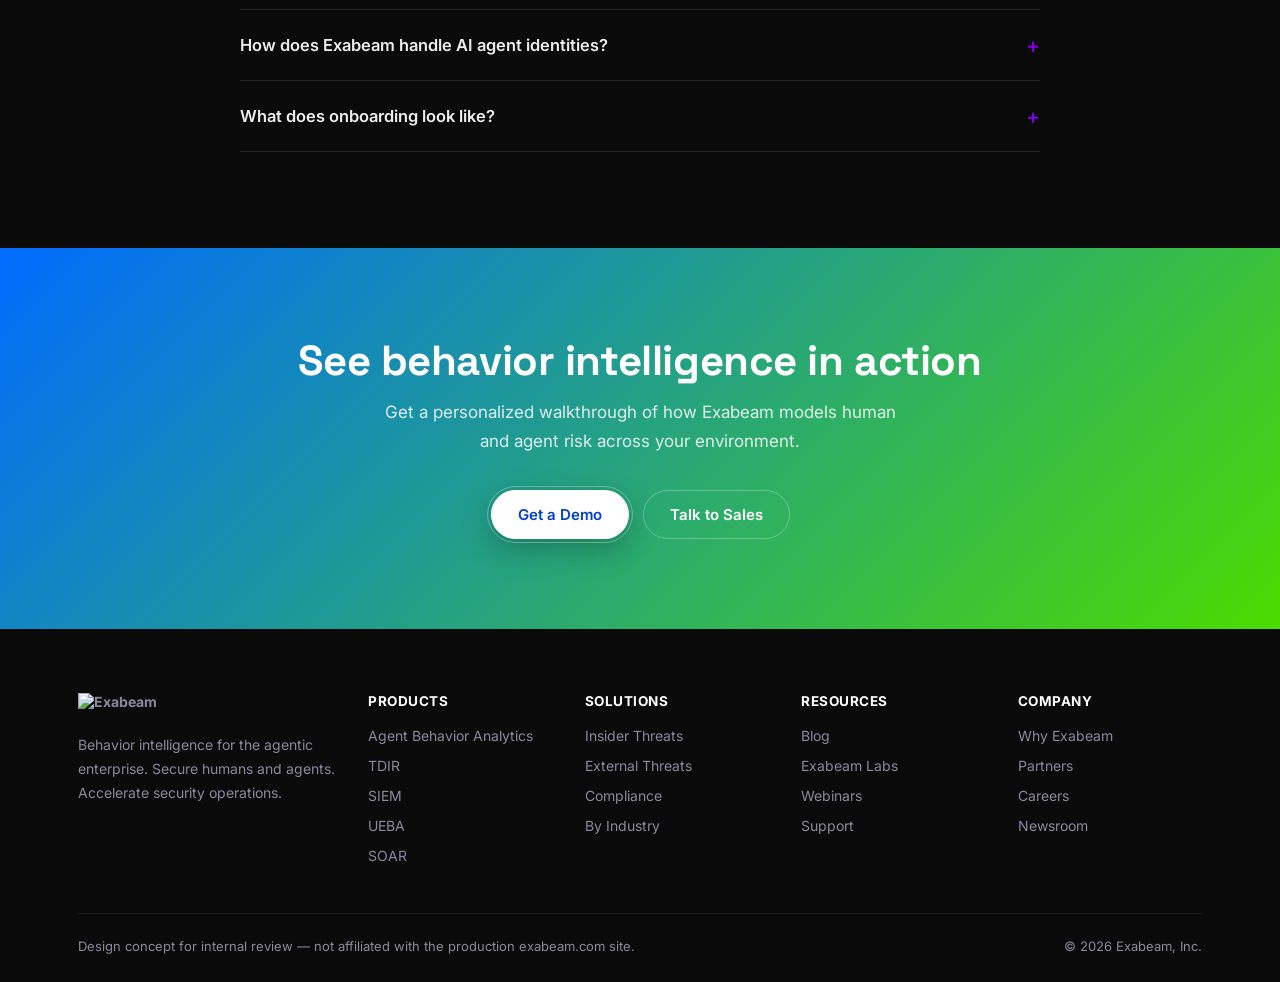
==== commit a02f570e: "Enlarge Agent Behavior Analytics baseline chart, give it a dark translucent panel, and add AI agent " ====
--- a/index.html
+++ b/index.html
@@ -202,24 +202,43 @@
             <li><span class="check-badge"><svg viewBox="0 0 24 24" fill="none" stroke-width="2"><path d="M5 13l4 4L19 7"/></svg></span> Continuous risk scoring, not point-in-time checks</li>
           </ul>
         </div>
-        <div class="p-visual">
-          <svg class="p-chart" viewBox="0 0 300 170" fill="none" aria-hidden="true">
-            <rect x="8" y="58" width="284" height="46" rx="10" fill="var(--blue)" opacity=".08"/>
-            <line x1="8" y1="81" x2="292" y2="81" stroke="var(--blue)" stroke-opacity=".35" stroke-width="1.5" stroke-dasharray="3 5"/>
-            <text x="8" y="48" fill="var(--text-muted)" font-size="10" font-family="Inter, sans-serif" letter-spacing=".04em">NORMAL BASELINE</text>
-            <polyline points="10,88 40,74 70,92 100,68 130,86 160,78 190,20 220,84 250,70 280,90" stroke="var(--blue)" stroke-width="2.5" stroke-linecap="round" stroke-linejoin="round"/>
-            <circle cx="10" cy="88" r="4" fill="var(--blue)"/>
-            <circle cx="40" cy="74" r="4" fill="var(--green)"/>
-            <circle cx="70" cy="92" r="4" fill="var(--blue)"/>
-            <circle cx="100" cy="68" r="4" fill="var(--green)"/>
-            <circle cx="130" cy="86" r="4" fill="var(--blue)"/>
-            <circle cx="160" cy="78" r="4" fill="var(--green)"/>
-            <circle cx="220" cy="84" r="4" fill="var(--blue)"/>
-            <circle cx="250" cy="70" r="4" fill="var(--green)"/>
-            <circle cx="280" cy="90" r="4" fill="var(--blue)"/>
+        <div class="p-visual p-visual-dark">
+          <svg class="p-chart p-chart-lg" viewBox="0 0 300 210" fill="none" aria-hidden="true">
+            <rect x="8" y="58" width="284" height="46" rx="10" fill="var(--blue)" opacity=".14"/>
+            <line x1="8" y1="81" x2="292" y2="81" stroke="var(--blue-light)" stroke-opacity=".5" stroke-width="1.5" stroke-dasharray="3 5"/>
+            <text x="8" y="48" fill="#A3A3A3" font-size="10" font-family="Inter, sans-serif" letter-spacing=".04em">NORMAL BASELINE</text>
+            <polyline points="10,88 40,74 70,92 100,68 130,86 160,78 190,20 220,84 250,70 280,90" stroke="var(--blue-light)" stroke-width="2.5" stroke-linecap="round" stroke-linejoin="round"/>
+            <circle cx="10" cy="88" r="4" fill="var(--blue-light)"/>
+            <circle cx="40" cy="74" r="4" fill="var(--green-light)"/>
+            <circle cx="70" cy="92" r="4" fill="var(--blue-light)"/>
+            <circle cx="100" cy="68" r="4" fill="var(--green-light)"/>
+            <circle cx="130" cy="86" r="4" fill="var(--blue-light)"/>
+            <circle cx="160" cy="78" r="4" fill="var(--green-light)"/>
+            <circle cx="220" cy="84" r="4" fill="var(--blue-light)"/>
+            <circle cx="250" cy="70" r="4" fill="var(--green-light)"/>
+            <circle cx="280" cy="90" r="4" fill="var(--blue-light)"/>
             <circle class="deviation-ring" cx="190" cy="20" r="10" fill="none" stroke="#FF7A1A" stroke-width="2"/>
             <circle cx="190" cy="20" r="6" fill="#FF7A1A"/>
             <text x="196" y="16" fill="#FF7A1A" font-size="10" font-weight="700" font-family="Inter, sans-serif">DEVIATION</text>
+
+            <line x1="8" y1="122" x2="292" y2="122" stroke="#fff" stroke-opacity=".08" stroke-width="1"/>
+
+            <g>
+              <circle cx="26" cy="152" r="16" fill="rgba(76,219,0,.14)" stroke="var(--green-light)" stroke-width="1.6"/>
+              <rect x="19" y="145" width="14" height="10" rx="2" stroke="var(--green-light)" stroke-width="1.4"/>
+              <circle cx="23" cy="150" r="1" fill="var(--green-light)"/>
+              <circle cx="29" cy="150" r="1" fill="var(--green-light)"/>
+              <path d="M26 145v-3" stroke="var(--green-light)" stroke-width="1.4"/>
+              <text x="50" y="149" font-size="10" font-weight="700" font-family="Inter, sans-serif" fill="#EDEDED">AI Agent</text>
+              <text x="50" y="160" font-size="8" font-family="Inter, sans-serif" fill="#A3A3A3">Service account, baselined</text>
+            </g>
+            <g>
+              <circle cx="26" cy="188" r="16" fill="rgba(0,107,255,.14)" stroke="var(--blue-light)" stroke-width="1.6"/>
+              <circle cx="26" cy="184" r="4" stroke="var(--blue-light)" stroke-width="1.4"/>
+              <path d="M19 194a7 7 0 0114 0" stroke="var(--blue-light)" stroke-width="1.4"/>
+              <text x="50" y="185" font-size="10" font-weight="700" font-family="Inter, sans-serif" fill="#EDEDED">Human User</text>
+              <text x="50" y="196" font-size="8" font-family="Inter, sans-serif" fill="#A3A3A3">Employee, baselined</text>
+            </g>
           </svg>
         </div>
       </div>
--- a/styles.css
+++ b/styles.css
@@ -231,6 +231,12 @@
                radial-gradient(circle at 80% 80%, rgba(76,219,0,.12), transparent 55%);
   }
   .p-chart{ position:relative; width:100%; max-width:340px; height:auto; }
+  .p-chart-lg{ max-width:440px; }
+  .p-visual-dark{ background:rgba(0,0,0,.55); border-color:rgba(255,255,255,.1); }
+  .p-visual-dark::before{
+    background:radial-gradient(circle at 30% 20%, rgba(0,107,255,.28), transparent 55%),
+               radial-gradient(circle at 80% 80%, rgba(76,219,0,.22), transparent 55%);
+  }
   .deviation-ring{ transform-box:fill-box; transform-origin:center; animation:dev-pulse 2.2s ease-in-out infinite; }
   @keyframes dev-pulse{ 0%{ transform:scale(.9); opacity:.9; } 75%{ transform:scale(2.2); opacity:0; } 100%{ opacity:0; } }
   @media (prefers-reduced-motion: reduce){ .deviation-ring{ animation:none; } }
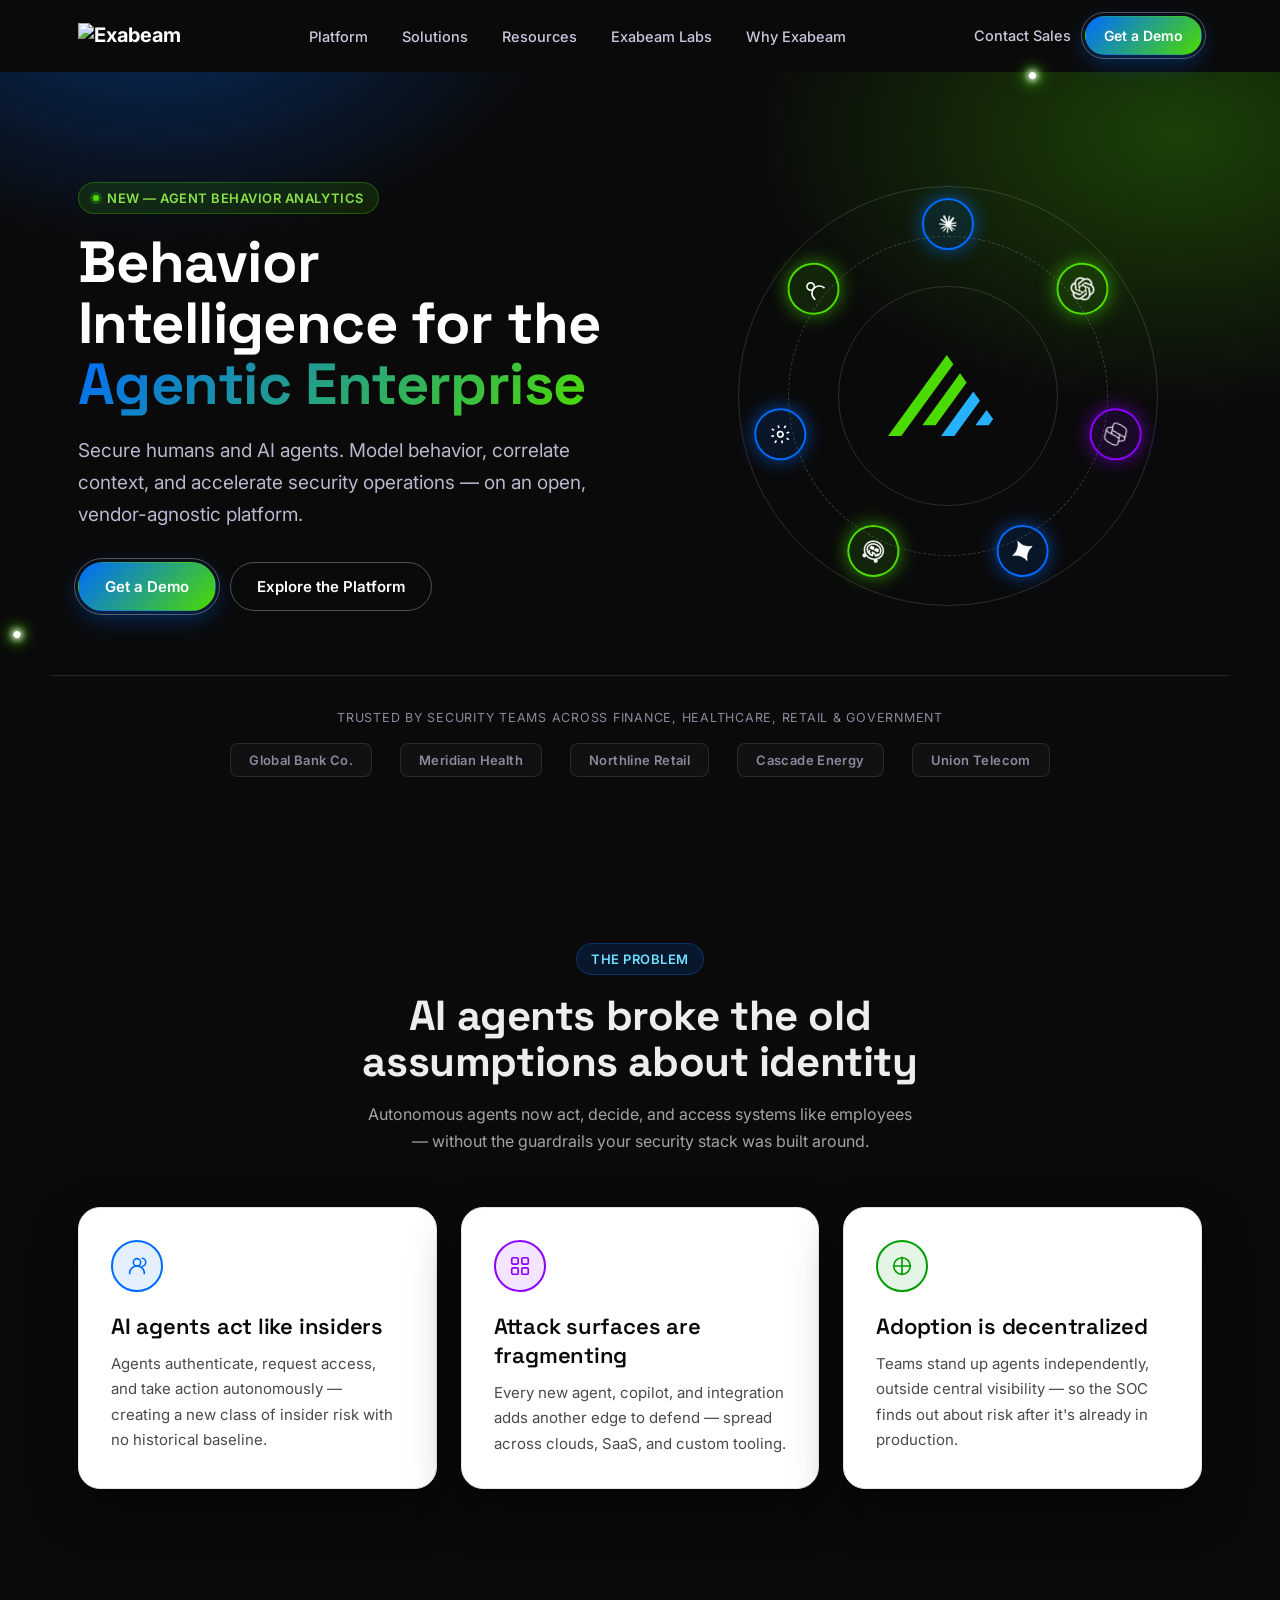
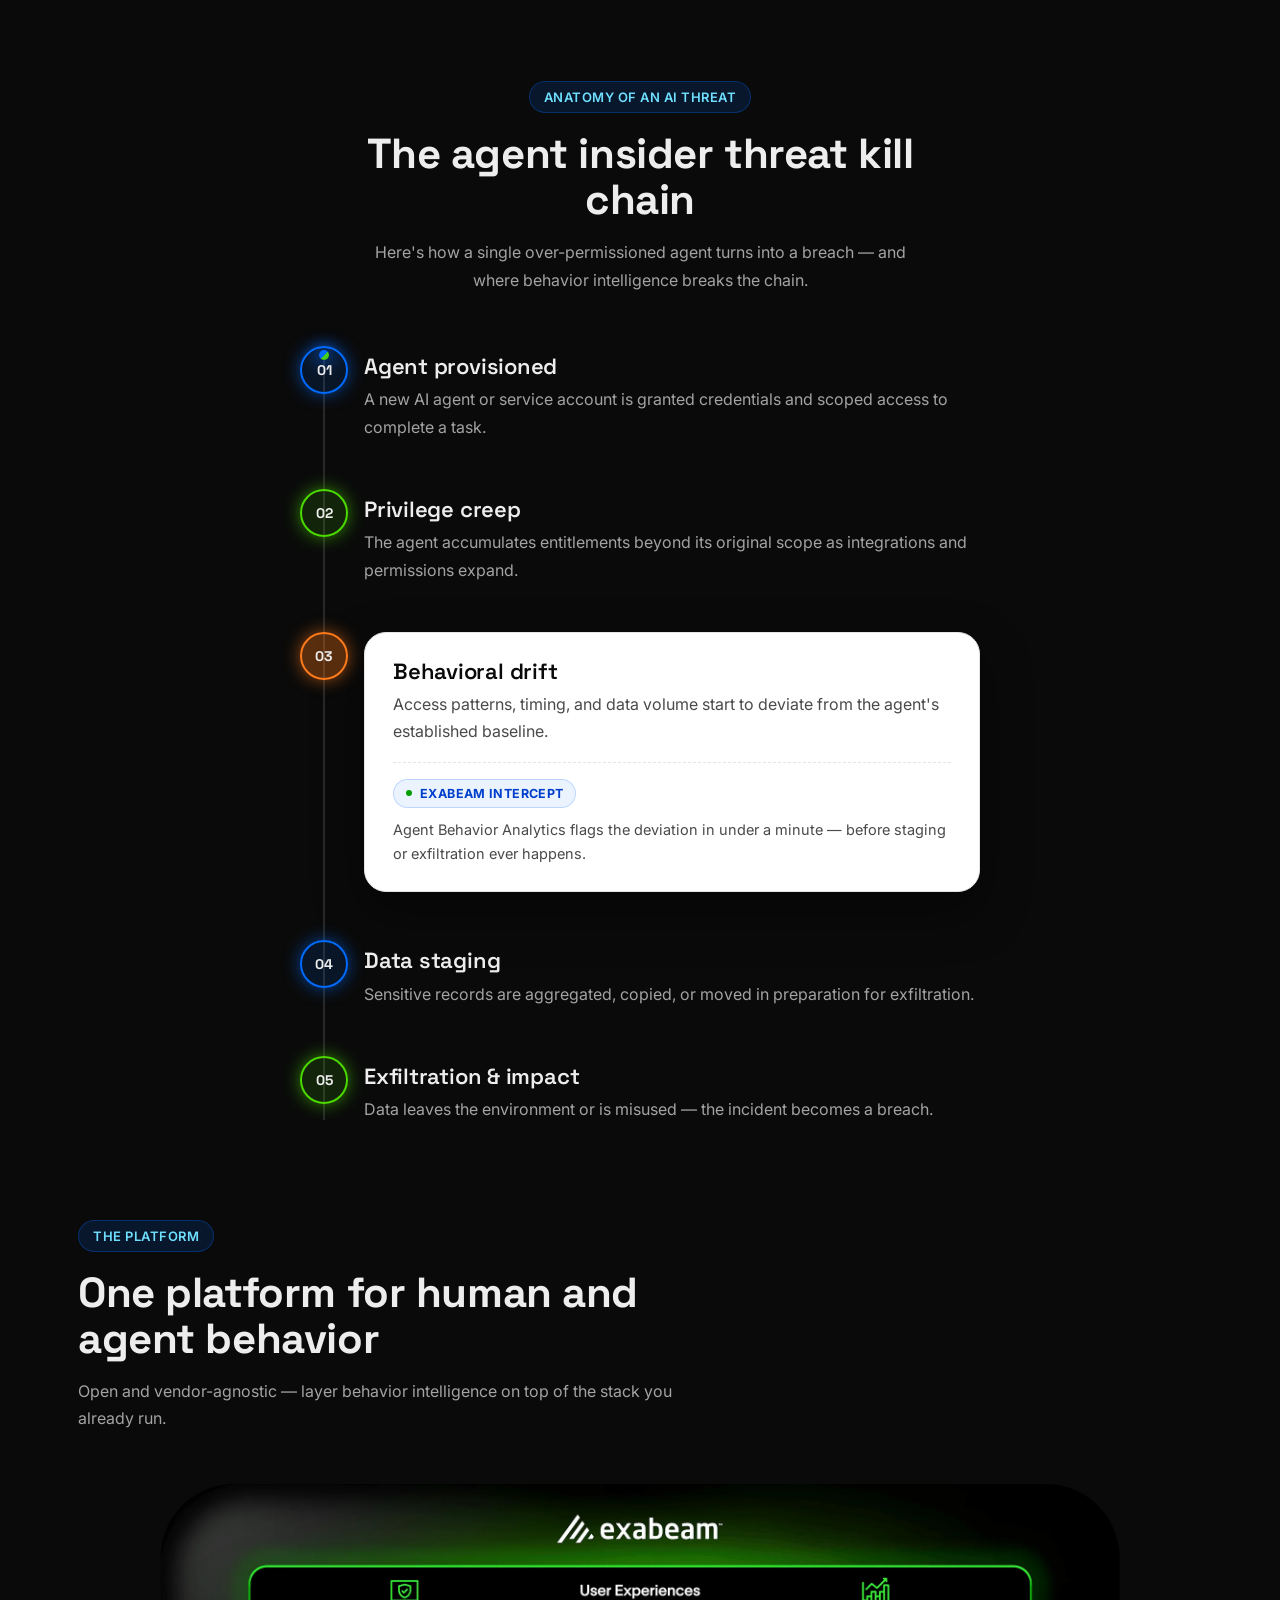
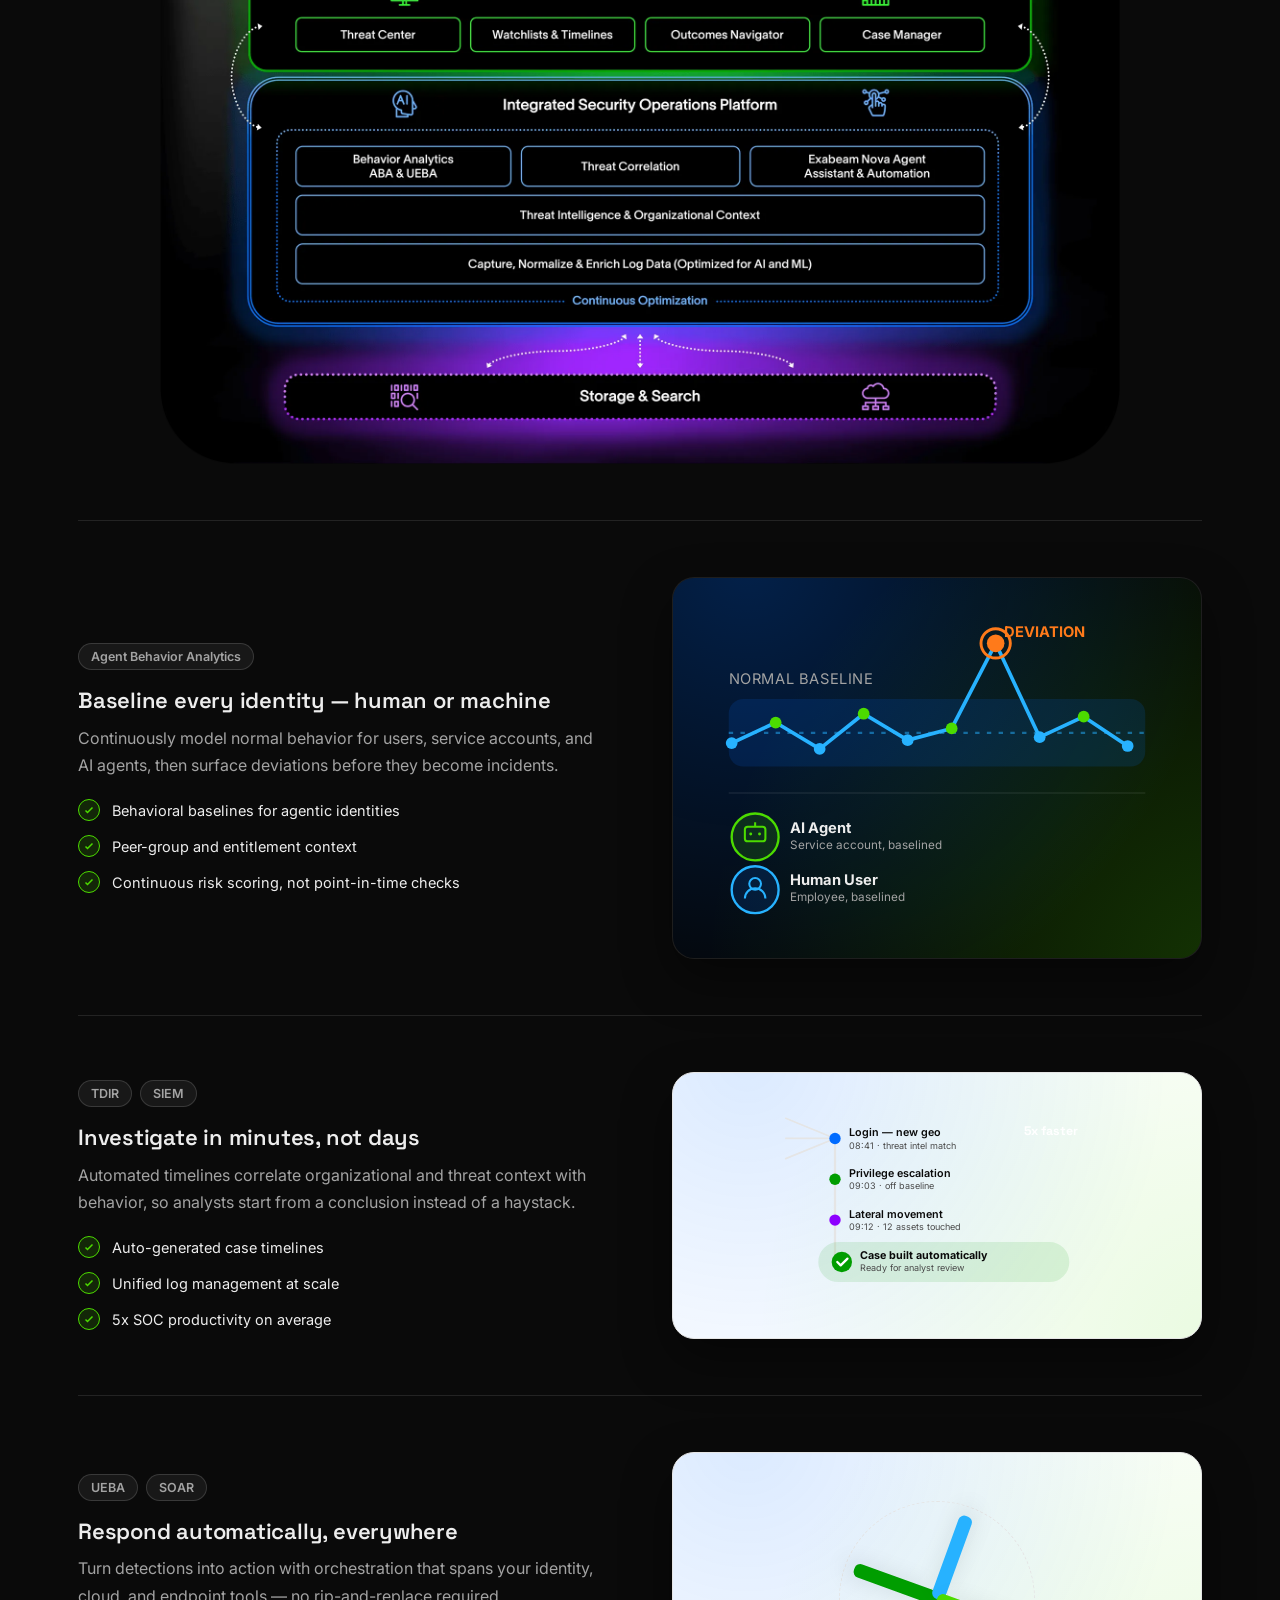
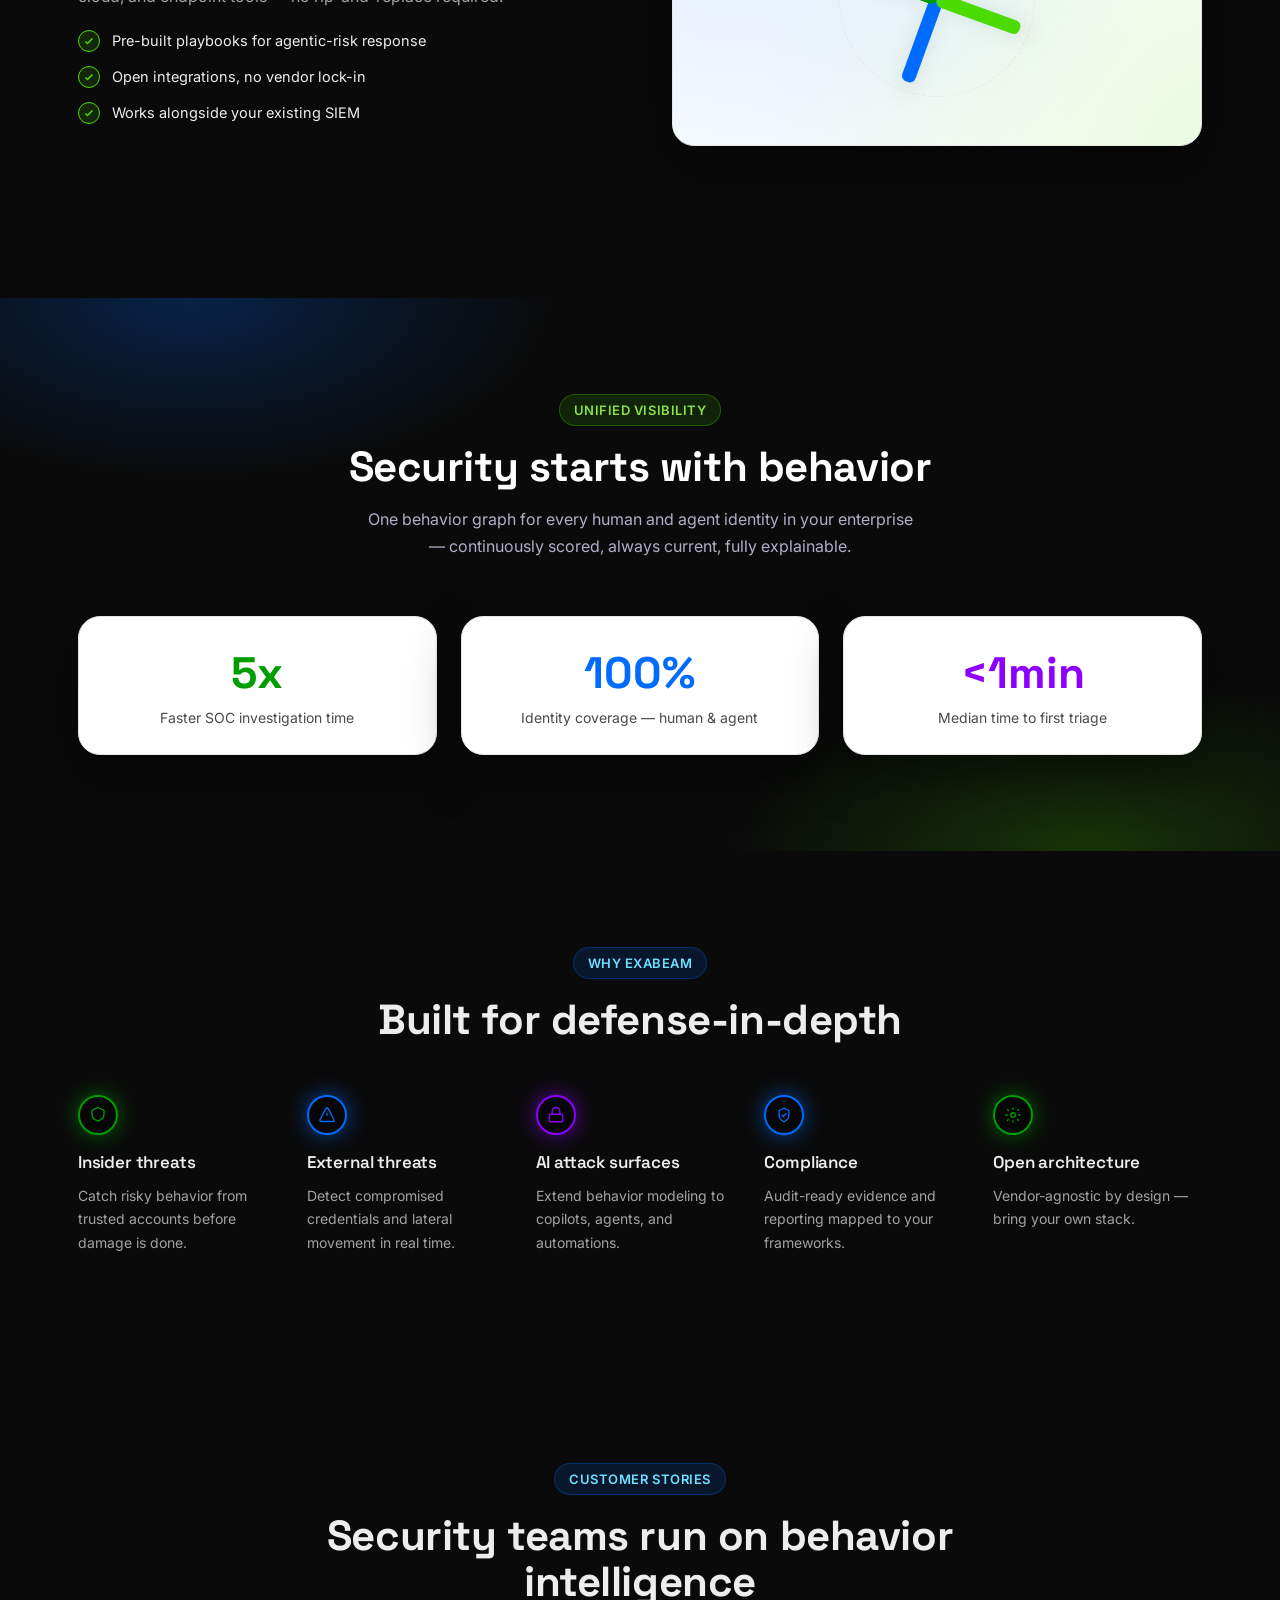
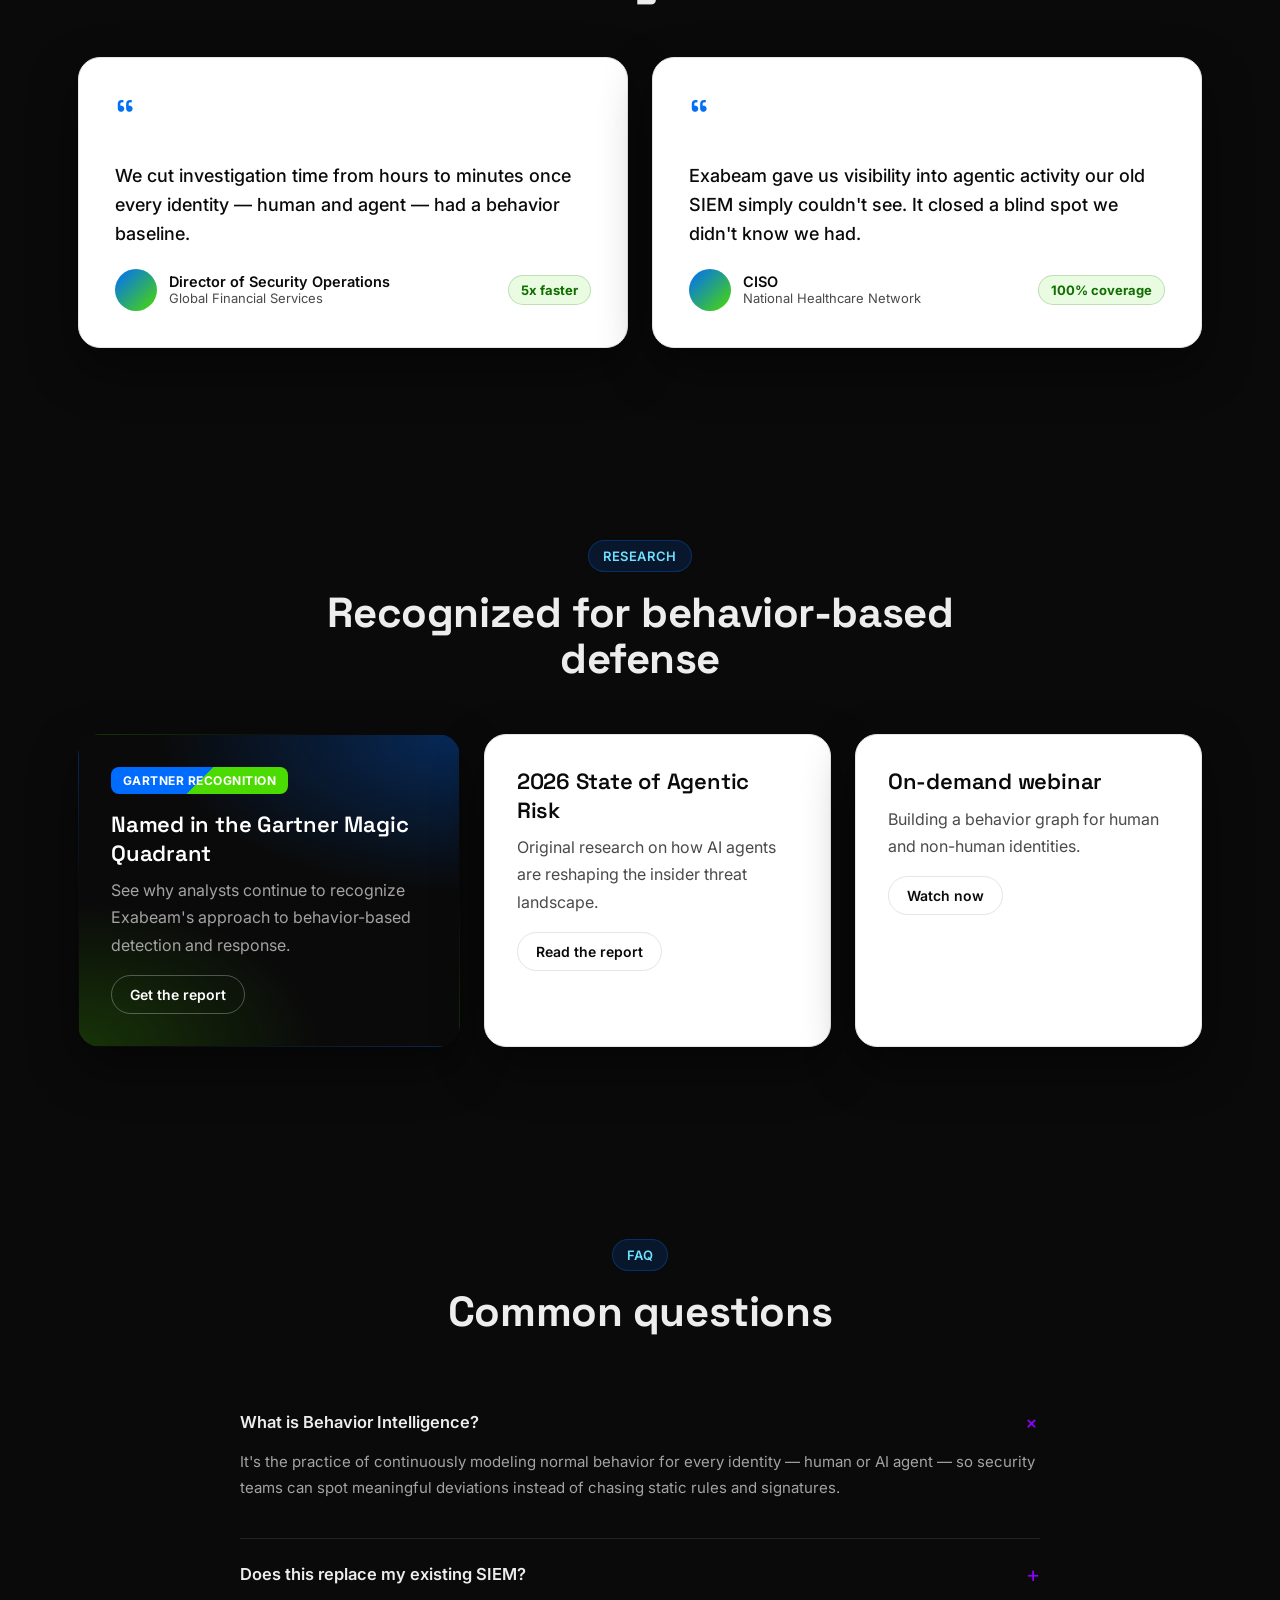
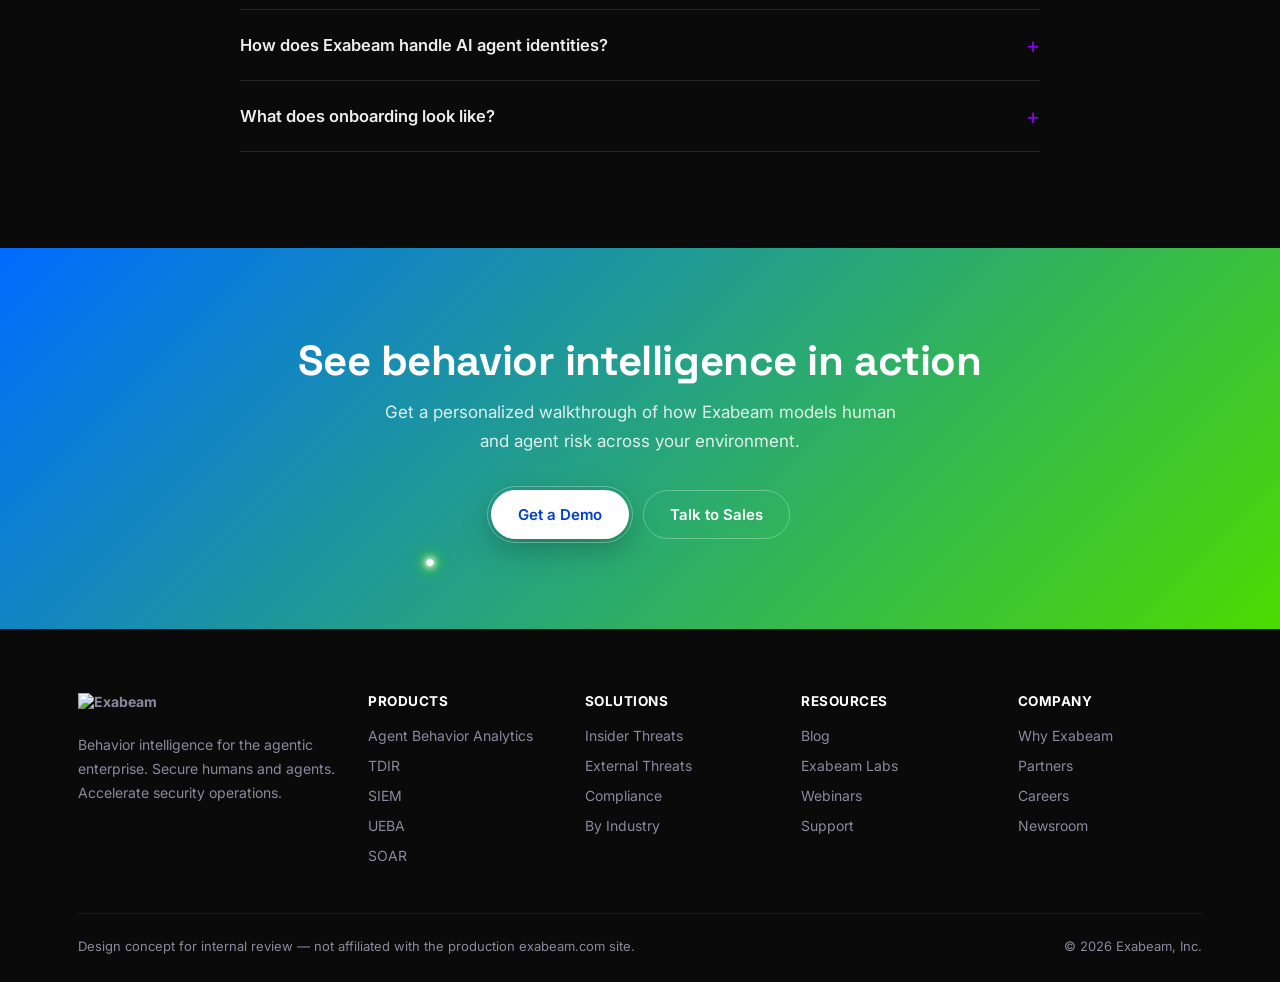
==== commit dd4f8d3f: "Add rotating glowing spark orbiting the Get a Demo button ring for emphasis" ====
--- a/index.html
+++ b/index.html
@@ -25,7 +25,7 @@
     </ul>
     <div class="nav-cta">
       <a href="#" class="link">Contact Sales</a>
-      <a href="#" class="btn btn-primary btn-sm btn-ring">Get a Demo</a>
+      <a href="#" class="btn btn-primary btn-sm btn-ring">Get a Demo<span class="spark-orbit"><span class="spark-dot"></span></span></a>
     </div>
     <button class="nav-toggle" aria-label="Menu">☰</button>
   </div>
@@ -41,7 +41,7 @@
         <h1>Behavior Intelligence for the <span class="grad">Agentic Enterprise</span></h1>
         <p class="lede">Secure humans and AI agents. Model behavior, correlate context, and accelerate security operations — on an open, vendor-agnostic platform.</p>
         <div class="hero-ctas">
-          <a href="#" class="btn btn-primary btn-ring">Get a Demo</a>
+          <a href="#" class="btn btn-primary btn-ring">Get a Demo<span class="spark-orbit"><span class="spark-dot"></span></span></a>
           <a href="#platform" class="btn btn-ghost-dark">Explore the Platform</a>
         </div>
       </div>
@@ -462,7 +462,7 @@
       <h2>See behavior intelligence in action</h2>
       <p>Get a personalized walkthrough of how Exabeam models human and agent risk across your environment.</p>
       <div class="hero-ctas" style="justify-content:center;">
-        <a href="#" class="btn btn-primary btn-ring">Get a Demo</a>
+        <a href="#" class="btn btn-primary btn-ring">Get a Demo<span class="spark-orbit"><span class="spark-dot"></span></span></a>
         <a href="#" class="btn btn-ghost-dark">Talk to Sales</a>
       </div>
     </div>
--- a/styles.css
+++ b/styles.css
@@ -80,6 +80,18 @@
     pointer-events:none;
   }
   .btn-ring:hover::after{ inset:-7px; border-color:rgba(255,255,255,.55); }
+  .spark-orbit{
+    position:absolute; inset:-5px; pointer-events:none;
+    offset-path: polygon(0% 50%, 8% 12%, 25% 0%, 75% 0%, 92% 12%, 100% 50%, 92% 88%, 75% 100%, 25% 100%, 8% 88%, 0% 50%);
+    animation: spark-travel 3.2s linear infinite;
+  }
+  .spark-dot{
+    position:absolute; top:0; left:0; width:7px; height:7px; margin:-3.5px 0 0 -3.5px;
+    border-radius:50%; background:#fff;
+    box-shadow:0 0 6px 2px rgba(255,255,255,.9), 0 0 14px 5px rgba(76,219,0,.65);
+  }
+  @keyframes spark-travel{ from{ offset-distance:0%; } to{ offset-distance:100%; } }
+  @media (prefers-reduced-motion: reduce){ .spark-orbit{ animation:none; } }
 
   /* NAV */
   header{
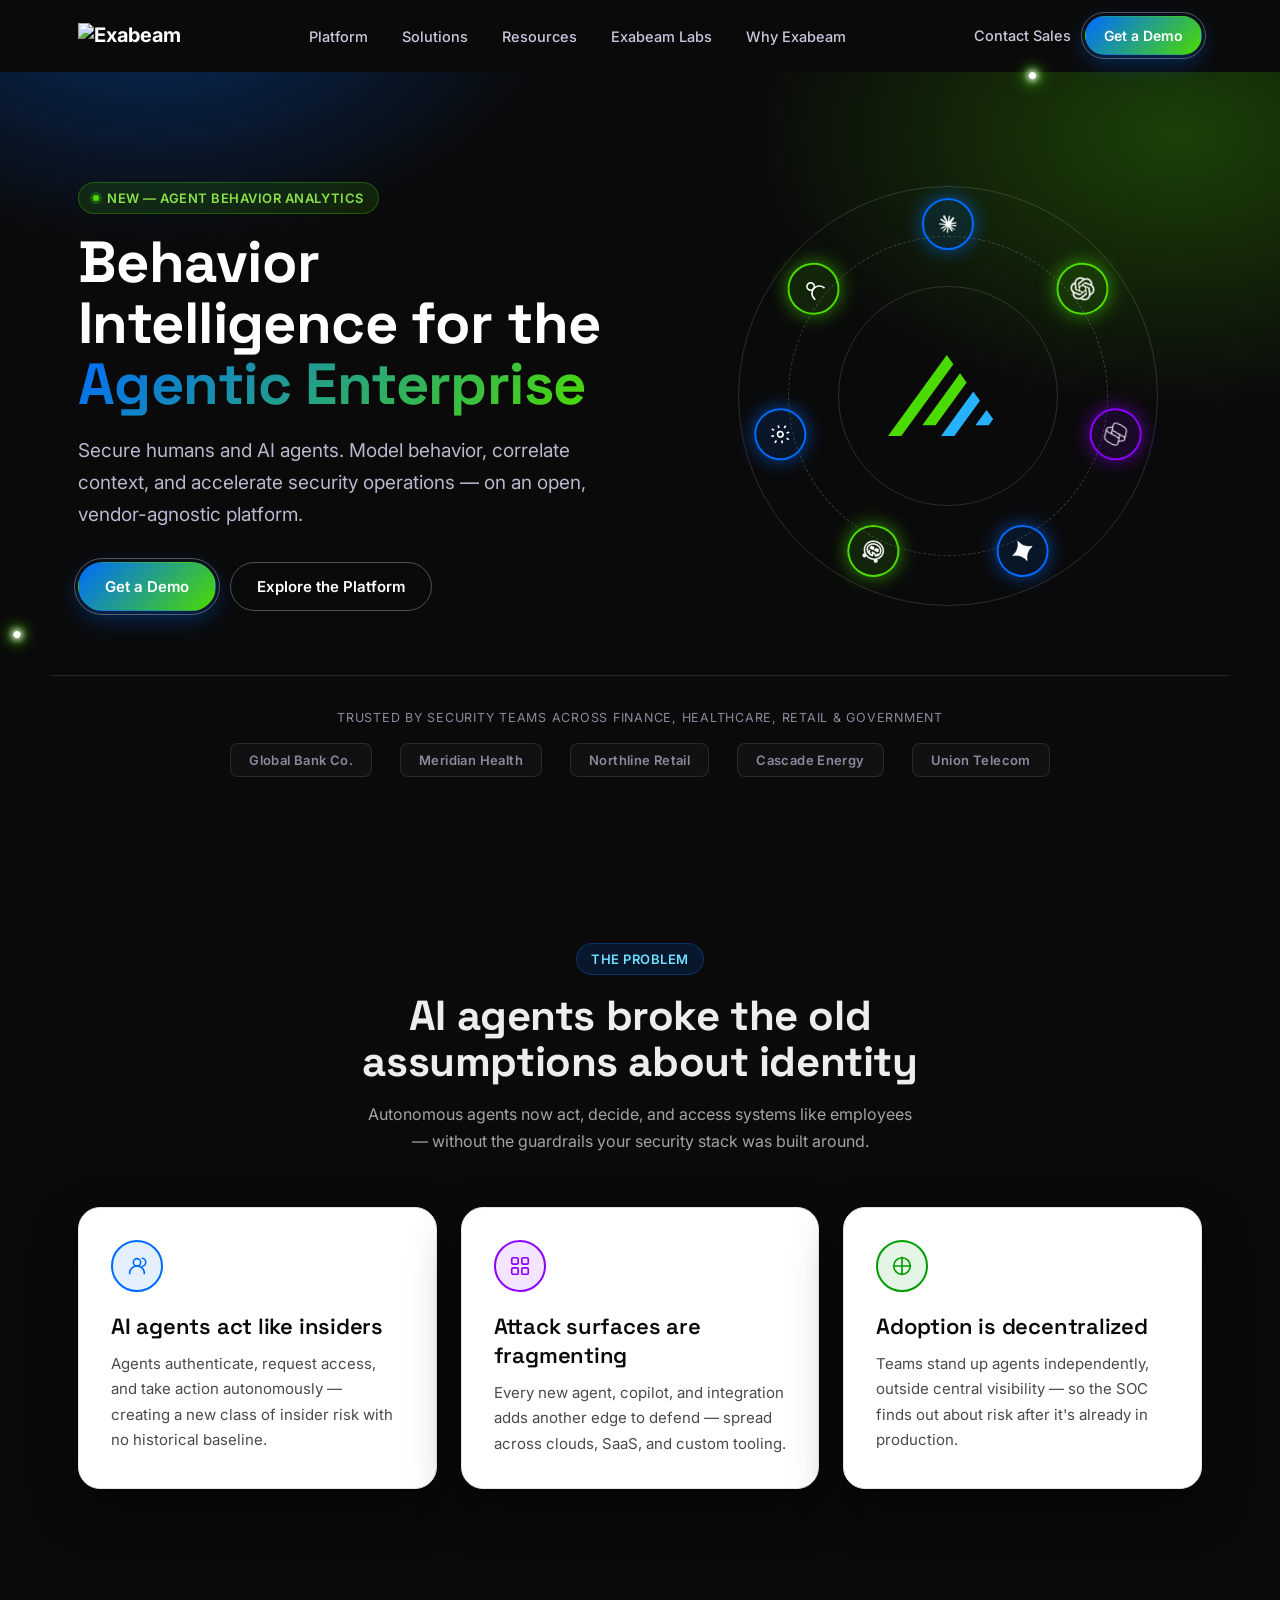
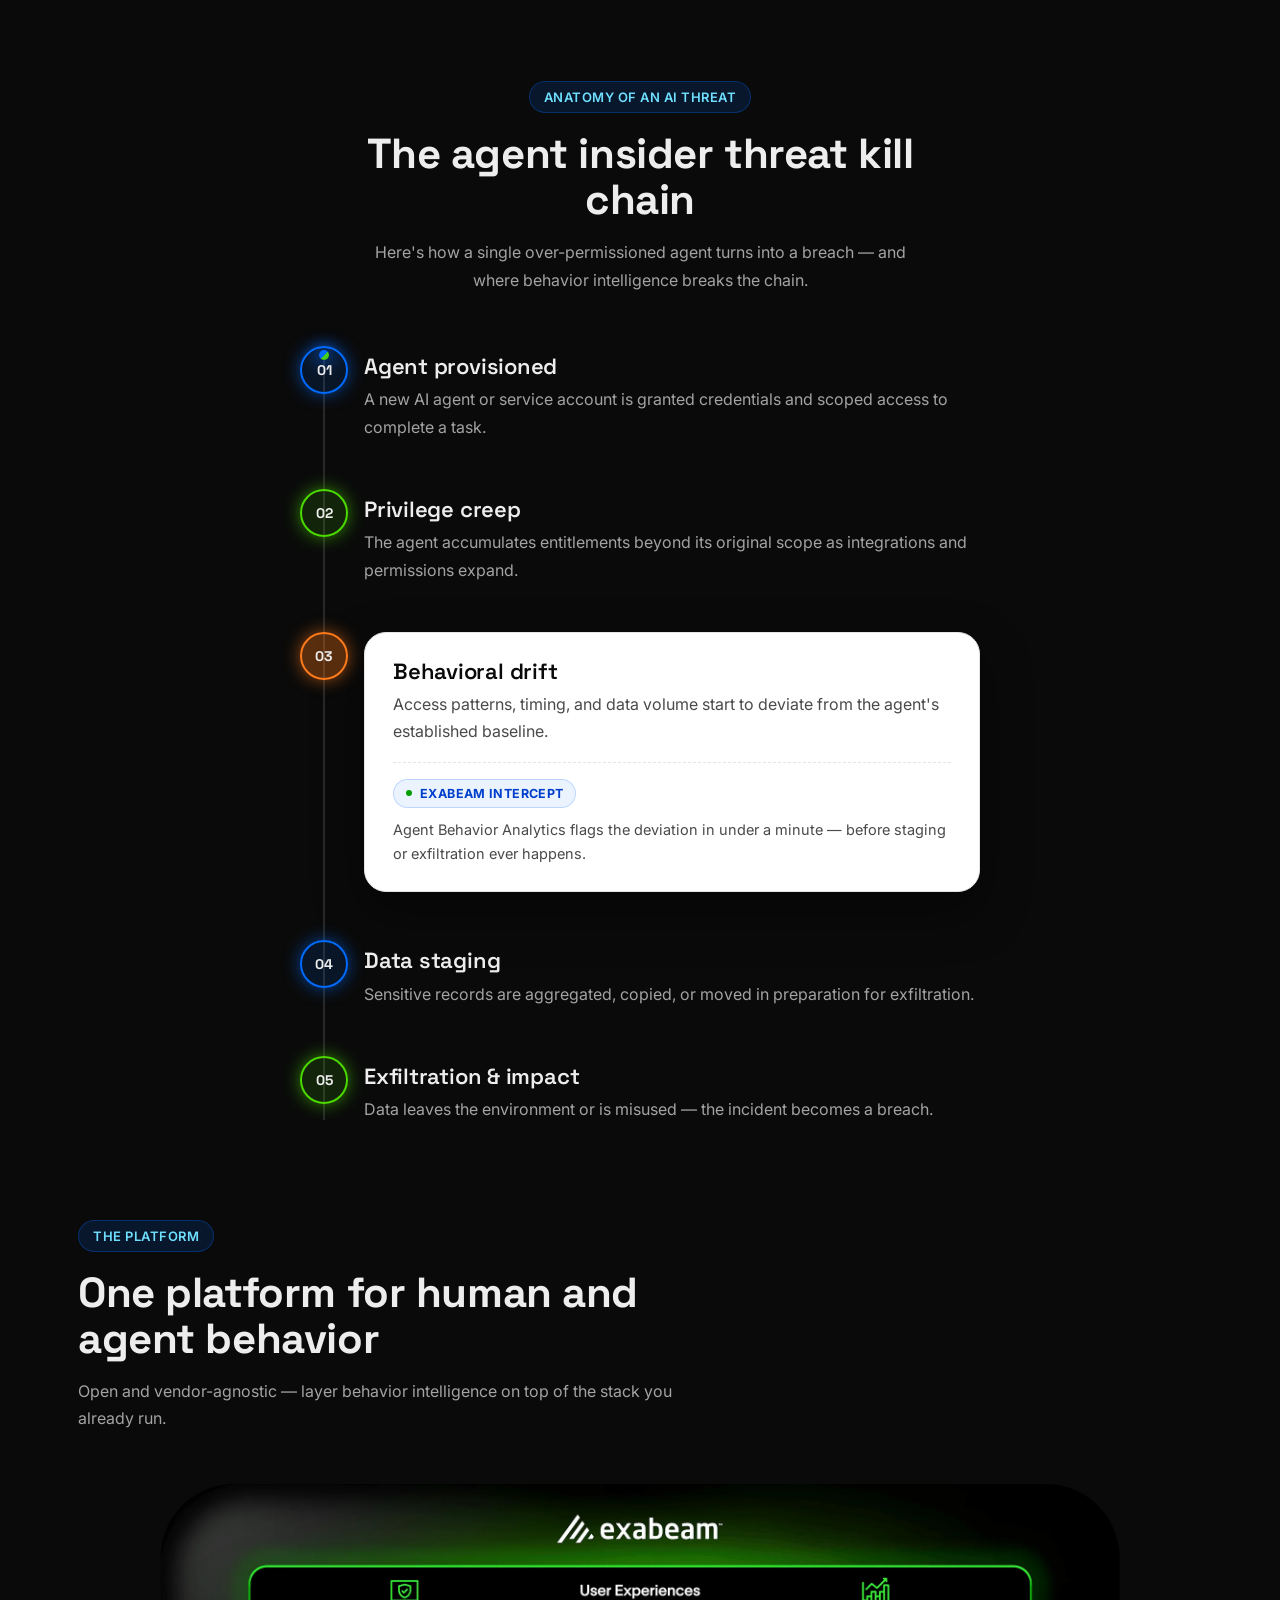
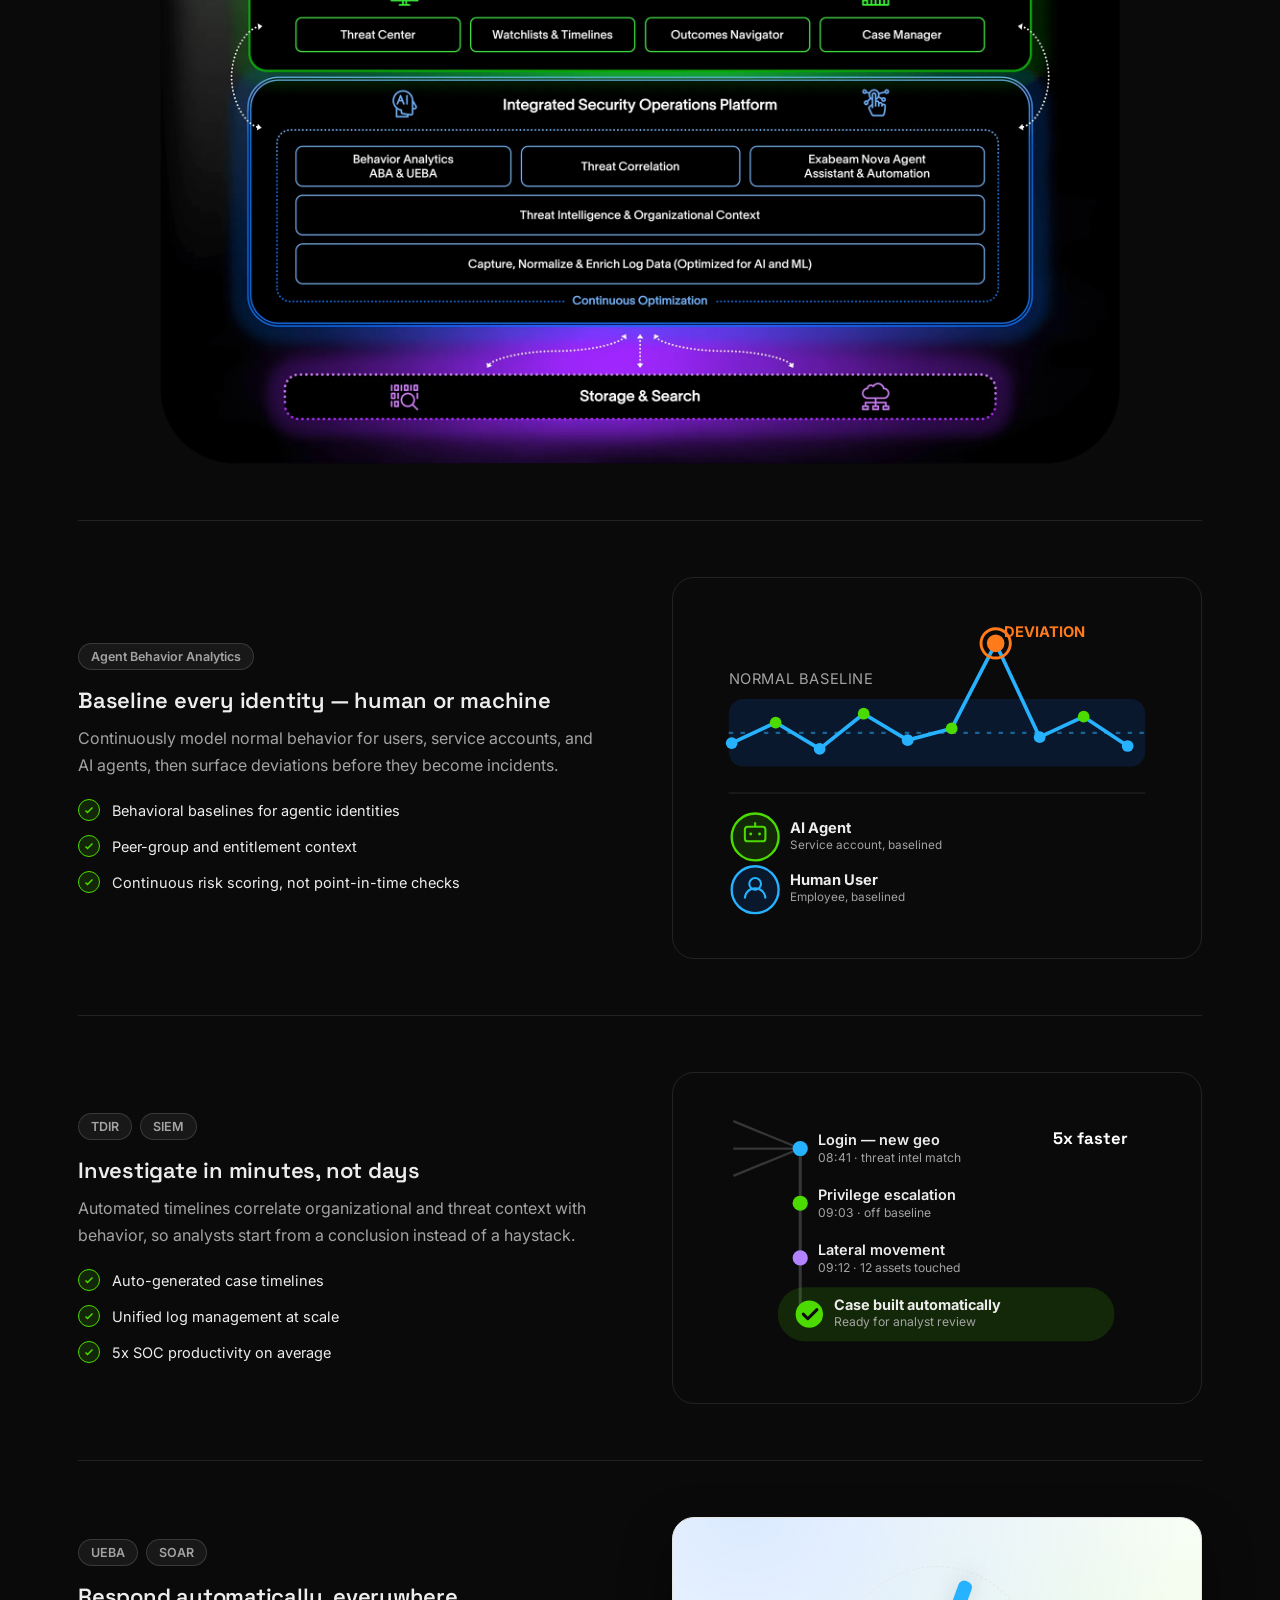
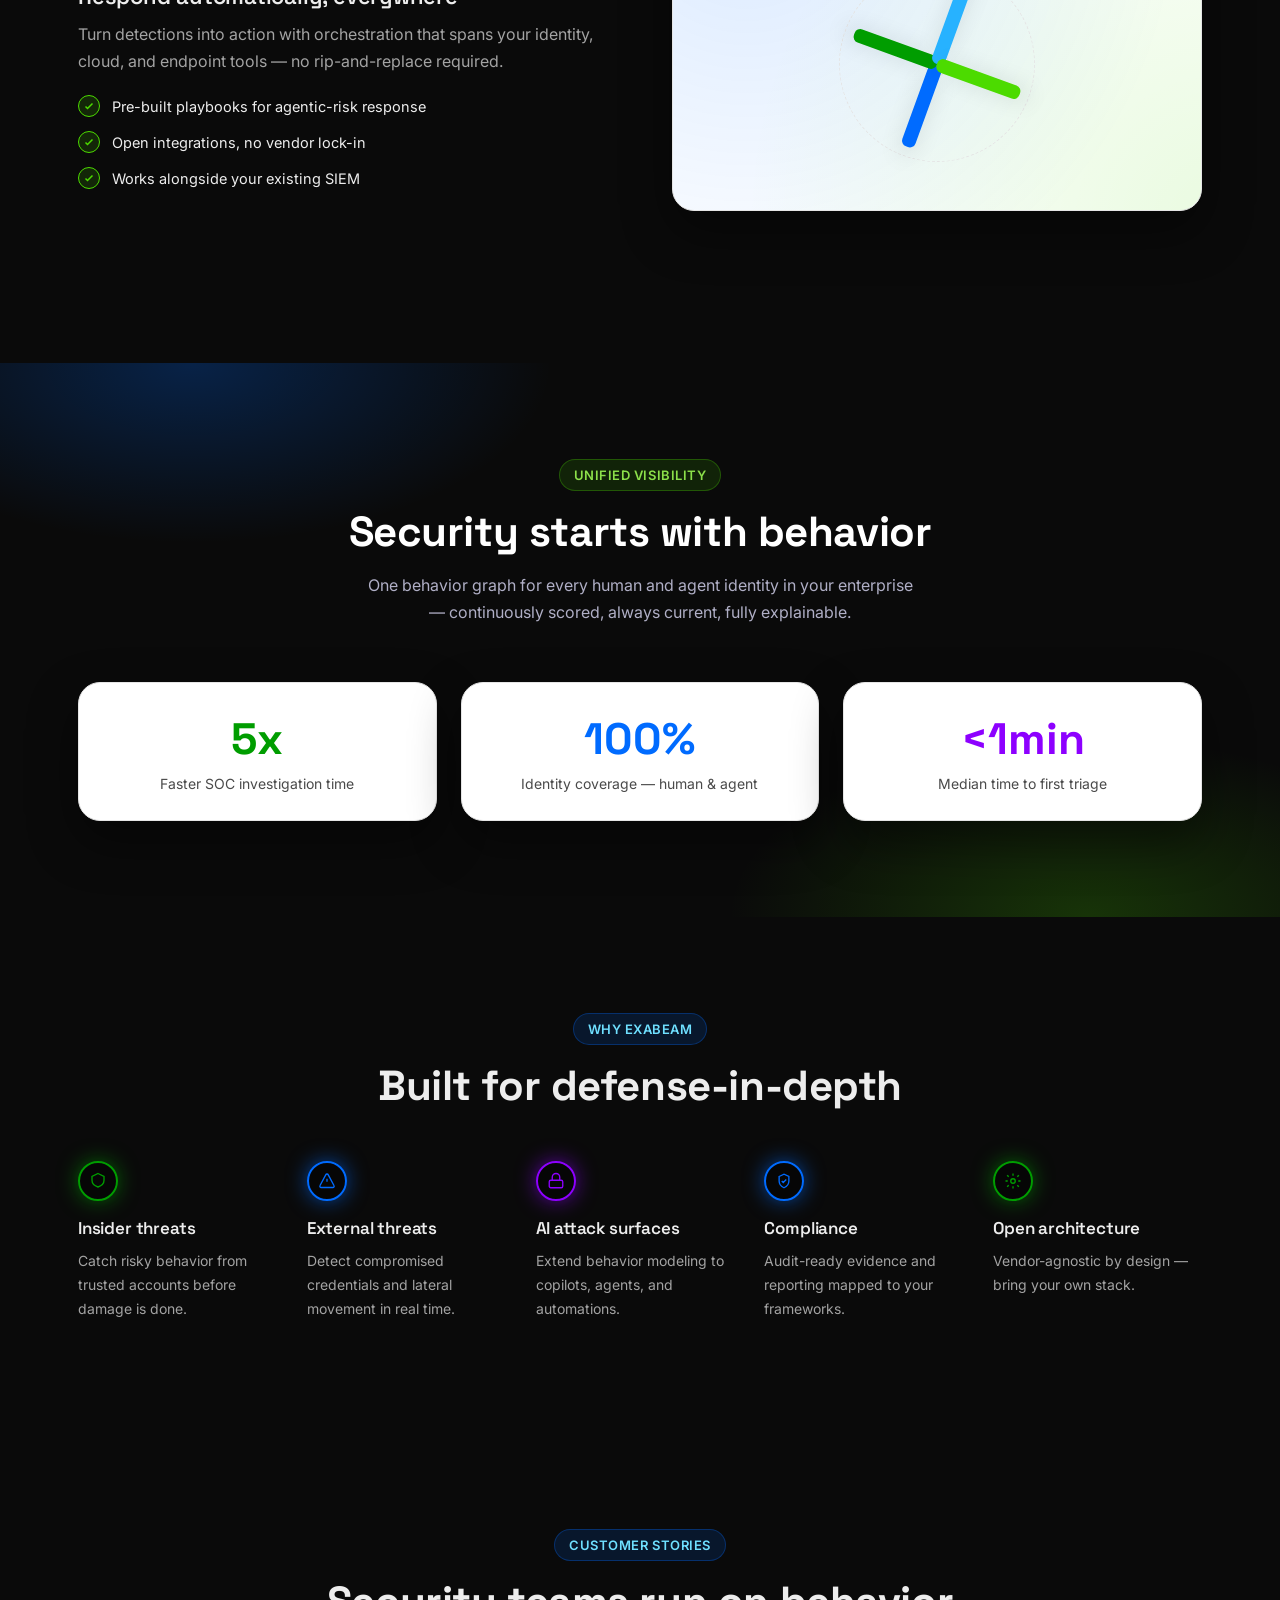
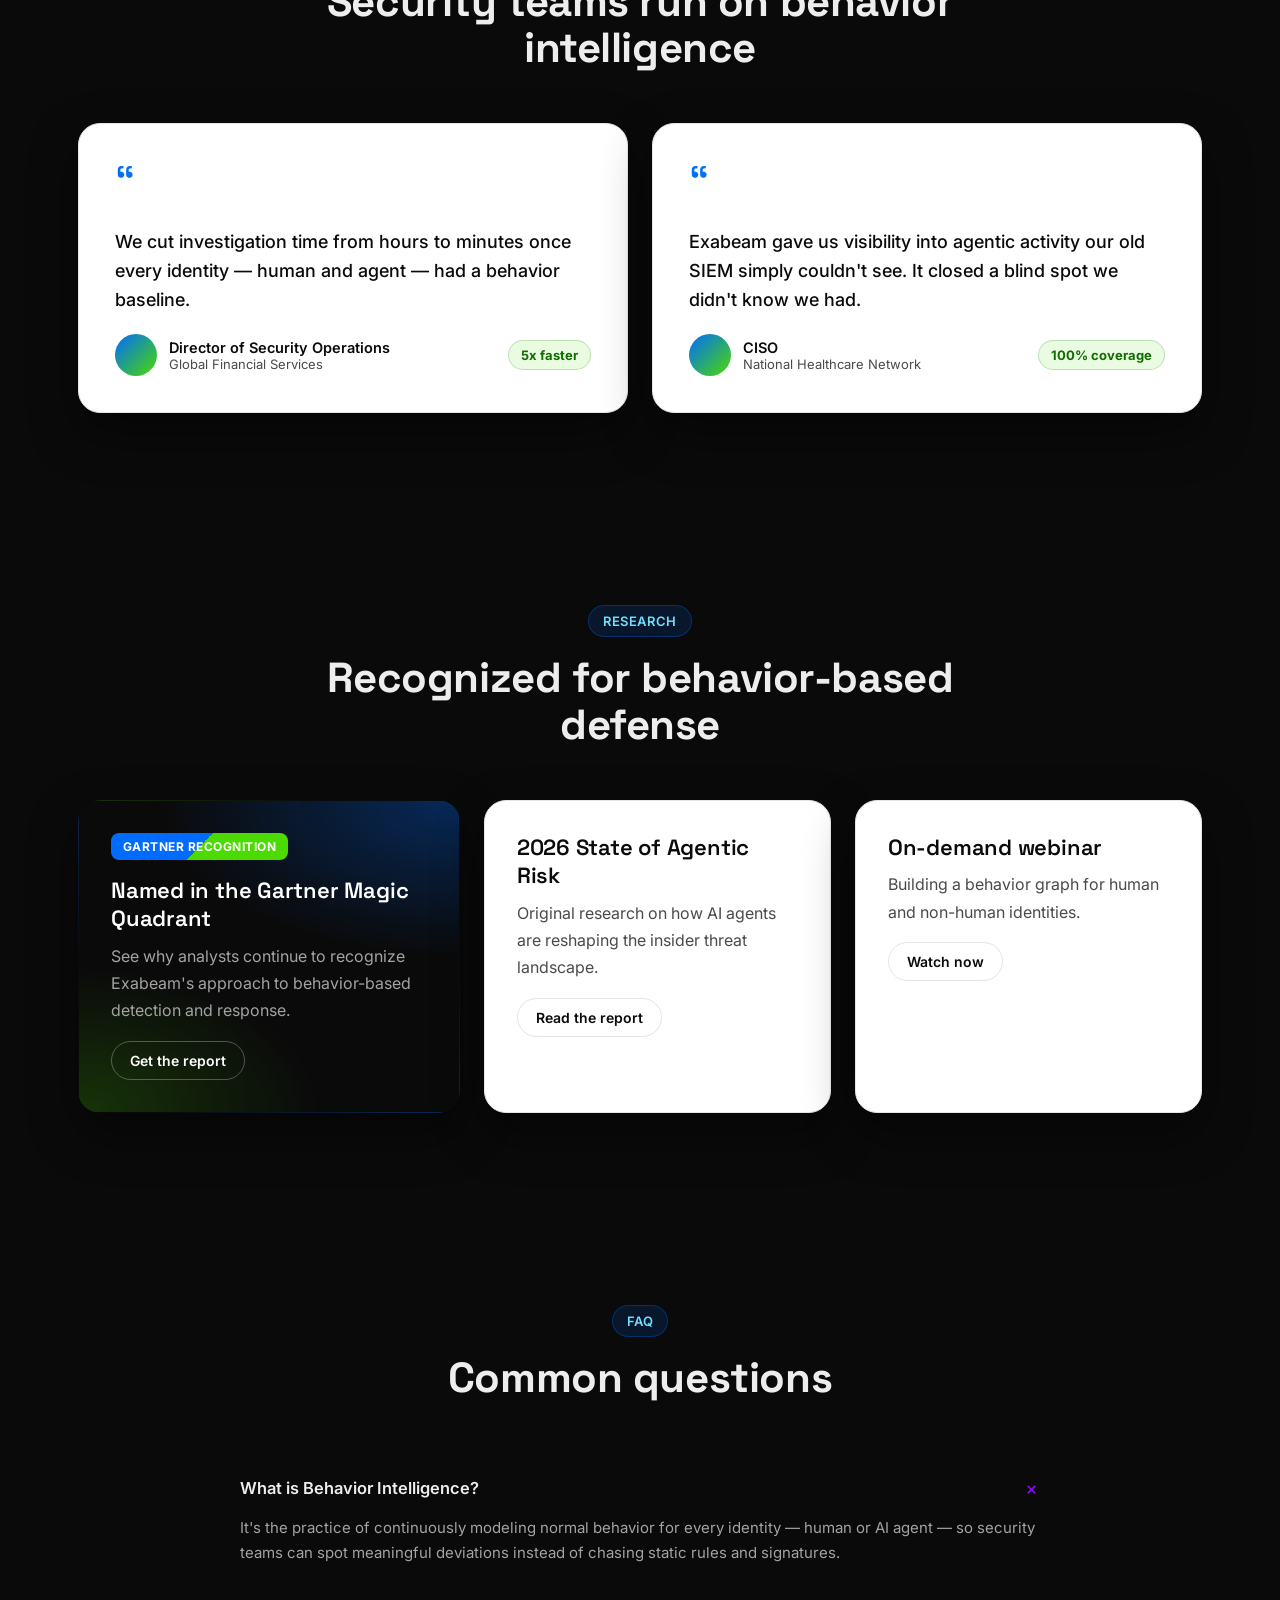
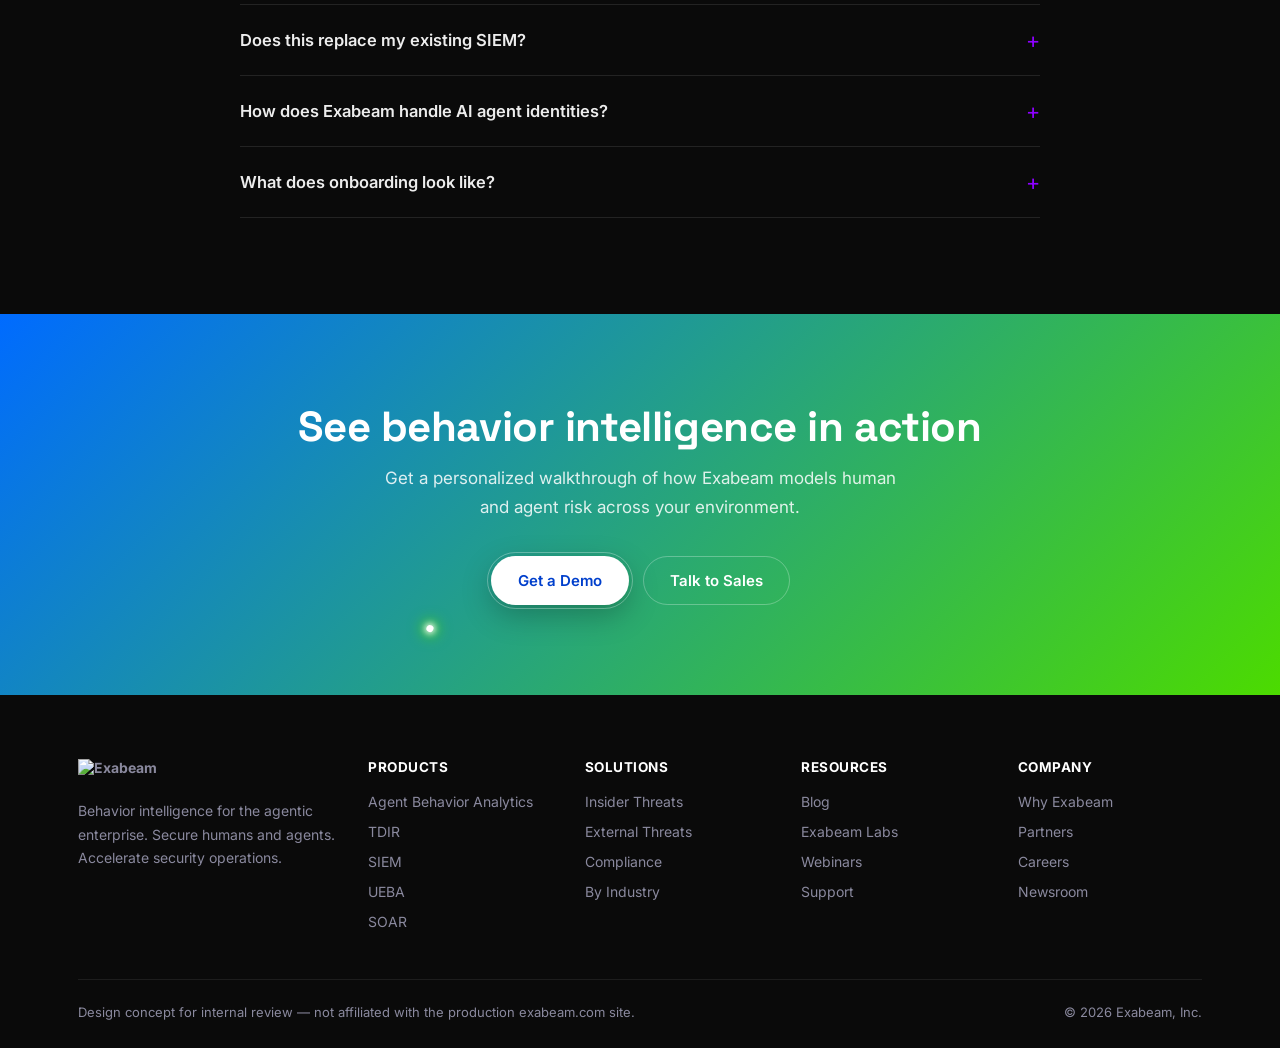
==== commit 87f60997: "Double TDIR/SIEM case-timeline chart size and make its panel transparent, matching Agent Behavior An" ====
--- a/index.html
+++ b/index.html
@@ -254,30 +254,30 @@
             <li><span class="check-badge"><svg viewBox="0 0 24 24" fill="none" stroke-width="2"><path d="M5 13l4 4L19 7"/></svg></span> 5x SOC productivity on average</li>
           </ul>
         </div>
-        <div class="p-visual">
-          <svg class="p-chart" viewBox="0 0 300 170" fill="none" aria-hidden="true">
-            <line x1="16" y1="8" x2="60" y2="26" stroke="var(--line)" stroke-width="1.5"/>
-            <line x1="16" y1="26" x2="60" y2="26" stroke="var(--line)" stroke-width="1.5"/>
-            <line x1="16" y1="44" x2="60" y2="26" stroke="var(--line)" stroke-width="1.5"/>
-            <line x1="60" y1="26" x2="60" y2="130" stroke="var(--line)" stroke-width="2"/>
-
-            <circle cx="60" cy="26" r="5" fill="var(--blue)"/>
-            <text x="72" y="24" font-size="9.5" font-weight="600" font-family="Inter, sans-serif" fill="var(--ink)">Login — new geo</text>
-            <text x="72" y="35" font-size="8" font-family="Inter, sans-serif" fill="var(--text-muted)">08:41 · threat intel match</text>
-
-            <circle cx="60" cy="62" r="5" fill="var(--green)"/>
-            <text x="72" y="60" font-size="9.5" font-weight="600" font-family="Inter, sans-serif" fill="var(--ink)">Privilege escalation</text>
-            <text x="72" y="71" font-size="8" font-family="Inter, sans-serif" fill="var(--text-muted)">09:03 · off baseline</text>
-
-            <circle cx="60" cy="98" r="5" fill="var(--purple)"/>
-            <text x="72" y="96" font-size="9.5" font-weight="600" font-family="Inter, sans-serif" fill="var(--ink)">Lateral movement</text>
-            <text x="72" y="107" font-size="8" font-family="Inter, sans-serif" fill="var(--text-muted)">09:12 · 12 assets touched</text>
-
-            <rect x="46" y="118" width="220" height="34" rx="17" fill="var(--green)" opacity=".1" stroke="var(--green)" stroke-width="1.5"/>
-            <circle cx="66" cy="135" r="9" fill="var(--green)"/>
-            <path d="M62 135l3 3 6-6" stroke="#fff" stroke-width="2" stroke-linecap="round" stroke-linejoin="round"/>
-            <text x="82" y="132" font-size="9.5" font-weight="700" font-family="Inter, sans-serif" fill="var(--ink)">Case built automatically</text>
-            <text x="82" y="143" font-size="8" font-family="Inter, sans-serif" fill="var(--text-muted)">Ready for analyst review</text>
+        <div class="p-visual p-visual-dark">
+          <svg class="p-chart p-chart-xl" viewBox="0 0 300 170" fill="none" aria-hidden="true">
+            <line x1="16" y1="8" x2="60" y2="26" stroke="rgba(255,255,255,.18)" stroke-width="1.5"/>
+            <line x1="16" y1="26" x2="60" y2="26" stroke="rgba(255,255,255,.18)" stroke-width="1.5"/>
+            <line x1="16" y1="44" x2="60" y2="26" stroke="rgba(255,255,255,.18)" stroke-width="1.5"/>
+            <line x1="60" y1="26" x2="60" y2="130" stroke="rgba(255,255,255,.18)" stroke-width="2"/>
+
+            <circle cx="60" cy="26" r="5" fill="var(--blue-light)"/>
+            <text x="72" y="24" font-size="9.5" font-weight="600" font-family="Inter, sans-serif" fill="#EDEDED">Login — new geo</text>
+            <text x="72" y="35" font-size="8" font-family="Inter, sans-serif" fill="#A3A3A3">08:41 · threat intel match</text>
+
+            <circle cx="60" cy="62" r="5" fill="var(--green-light)"/>
+            <text x="72" y="60" font-size="9.5" font-weight="600" font-family="Inter, sans-serif" fill="#EDEDED">Privilege escalation</text>
+            <text x="72" y="71" font-size="8" font-family="Inter, sans-serif" fill="#A3A3A3">09:03 · off baseline</text>
+
+            <circle cx="60" cy="98" r="5" fill="var(--purple-light)"/>
+            <text x="72" y="96" font-size="9.5" font-weight="600" font-family="Inter, sans-serif" fill="#EDEDED">Lateral movement</text>
+            <text x="72" y="107" font-size="8" font-family="Inter, sans-serif" fill="#A3A3A3">09:12 · 12 assets touched</text>
+
+            <rect x="46" y="118" width="220" height="34" rx="17" fill="var(--green-light)" opacity=".14" stroke="var(--green-light)" stroke-width="1.5"/>
+            <circle cx="66" cy="135" r="9" fill="var(--green-light)"/>
+            <path d="M62 135l3 3 6-6" stroke="#0A0A0A" stroke-width="2" stroke-linecap="round" stroke-linejoin="round"/>
+            <text x="82" y="132" font-size="9.5" font-weight="700" font-family="Inter, sans-serif" fill="#EDEDED">Case built automatically</text>
+            <text x="82" y="143" font-size="8" font-family="Inter, sans-serif" fill="#A3A3A3">Ready for analyst review</text>
 
             <g>
               <rect x="216" y="6" width="70" height="26" rx="13" fill="var(--gradient-icon)"/>
--- a/styles.css
+++ b/styles.css
@@ -244,11 +244,9 @@
   }
   .p-chart{ position:relative; width:100%; max-width:340px; height:auto; }
   .p-chart-lg{ max-width:440px; }
-  .p-visual-dark{ background:rgba(0,0,0,.55); border-color:rgba(255,255,255,.1); }
-  .p-visual-dark::before{
-    background:radial-gradient(circle at 30% 20%, rgba(0,107,255,.28), transparent 55%),
-               radial-gradient(circle at 80% 80%, rgba(76,219,0,.22), transparent 55%);
-  }
+  .p-chart-xl{ max-width:680px; }
+  .p-visual-dark{ background:transparent; border-color:rgba(255,255,255,.1); box-shadow:none; }
+  .p-visual-dark::before{ background:none; }
   .deviation-ring{ transform-box:fill-box; transform-origin:center; animation:dev-pulse 2.2s ease-in-out infinite; }
   @keyframes dev-pulse{ 0%{ transform:scale(.9); opacity:.9; } 75%{ transform:scale(2.2); opacity:0; } 100%{ opacity:0; } }
   @media (prefers-reduced-motion: reduce){ .deviation-ring{ animation:none; } }
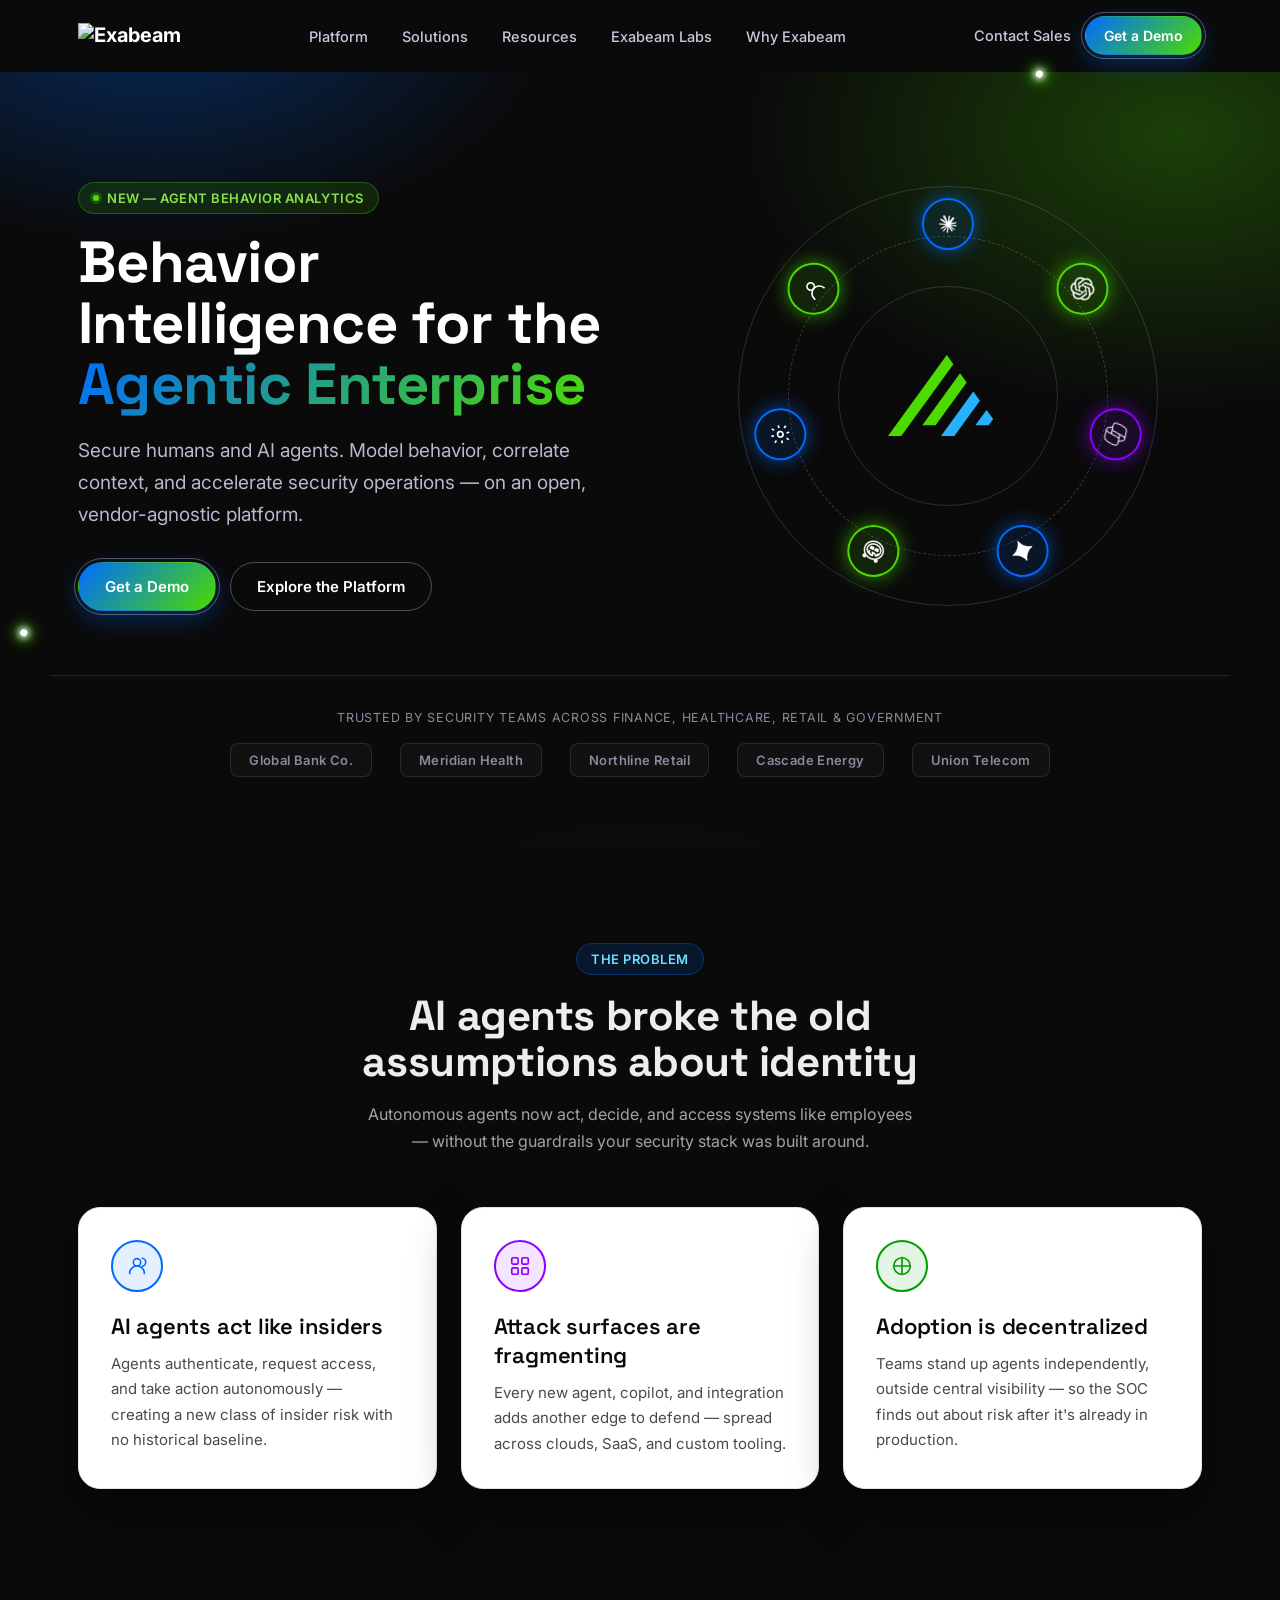
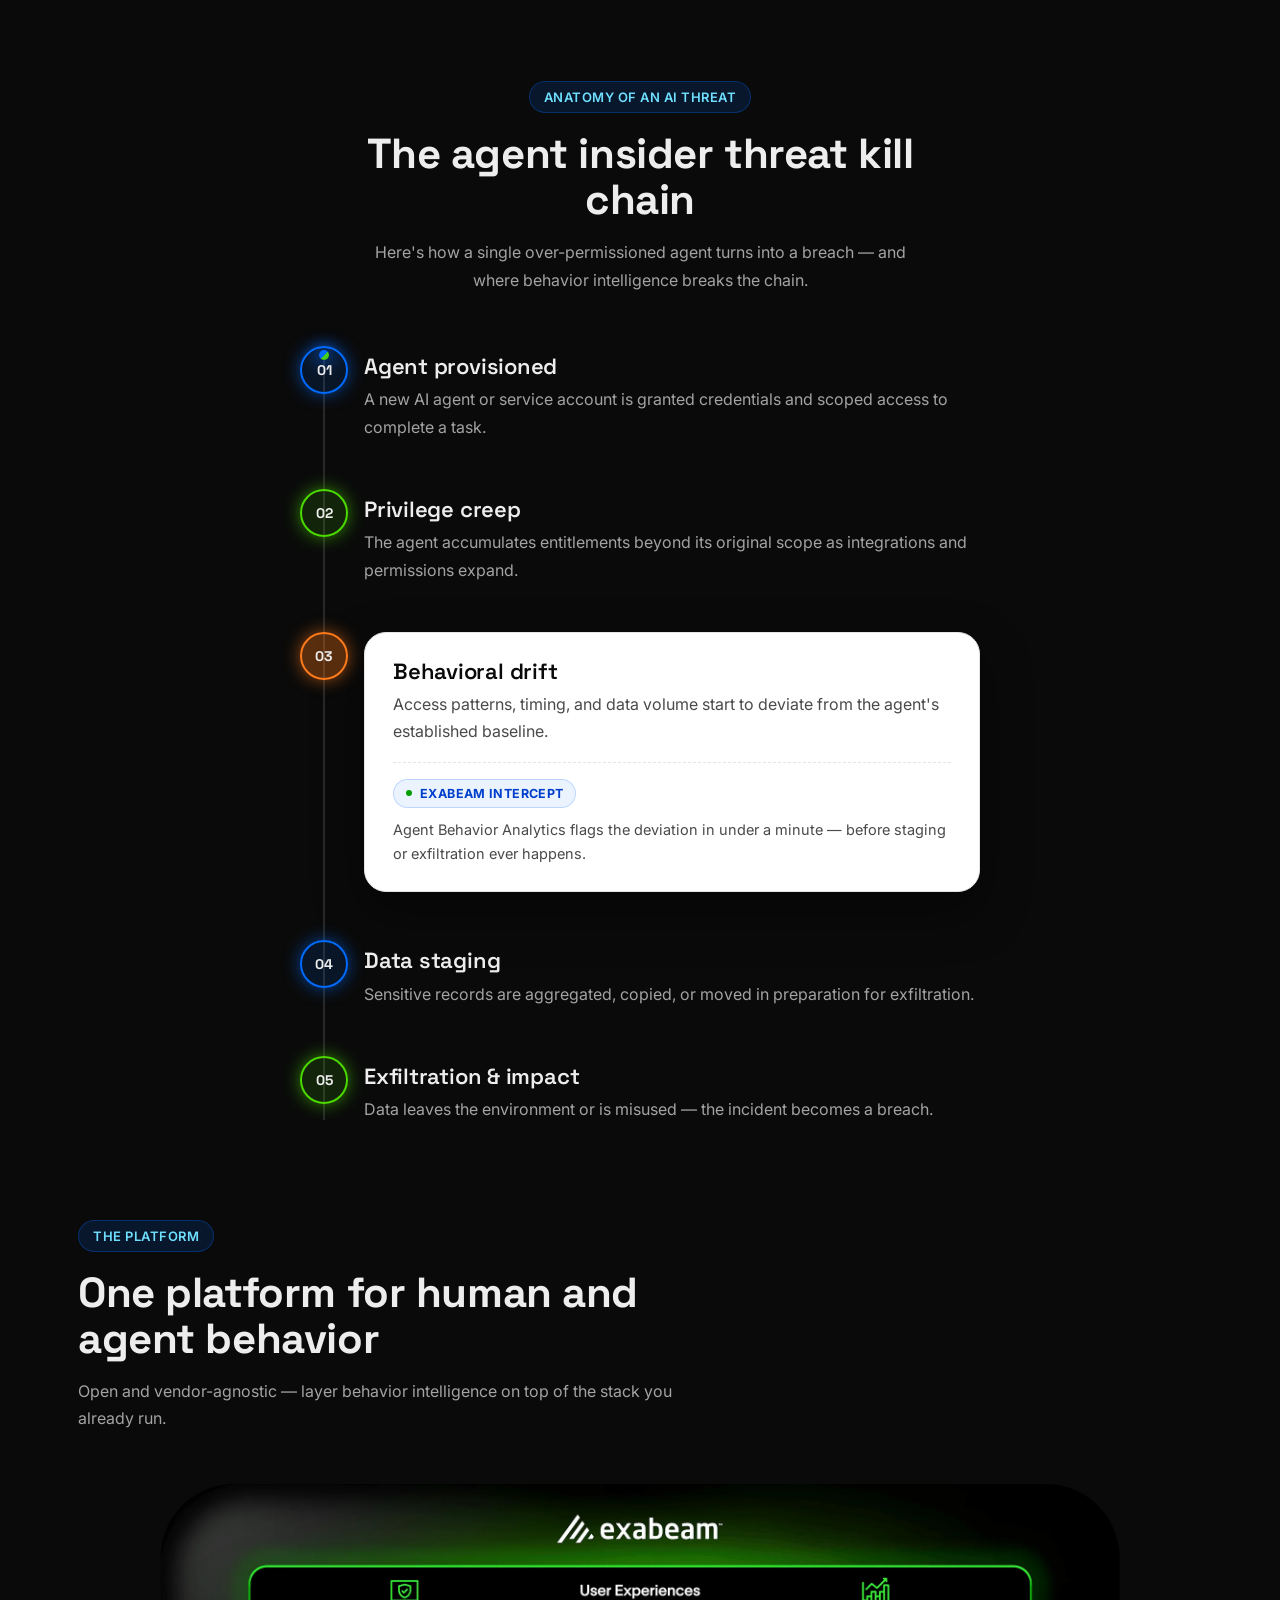
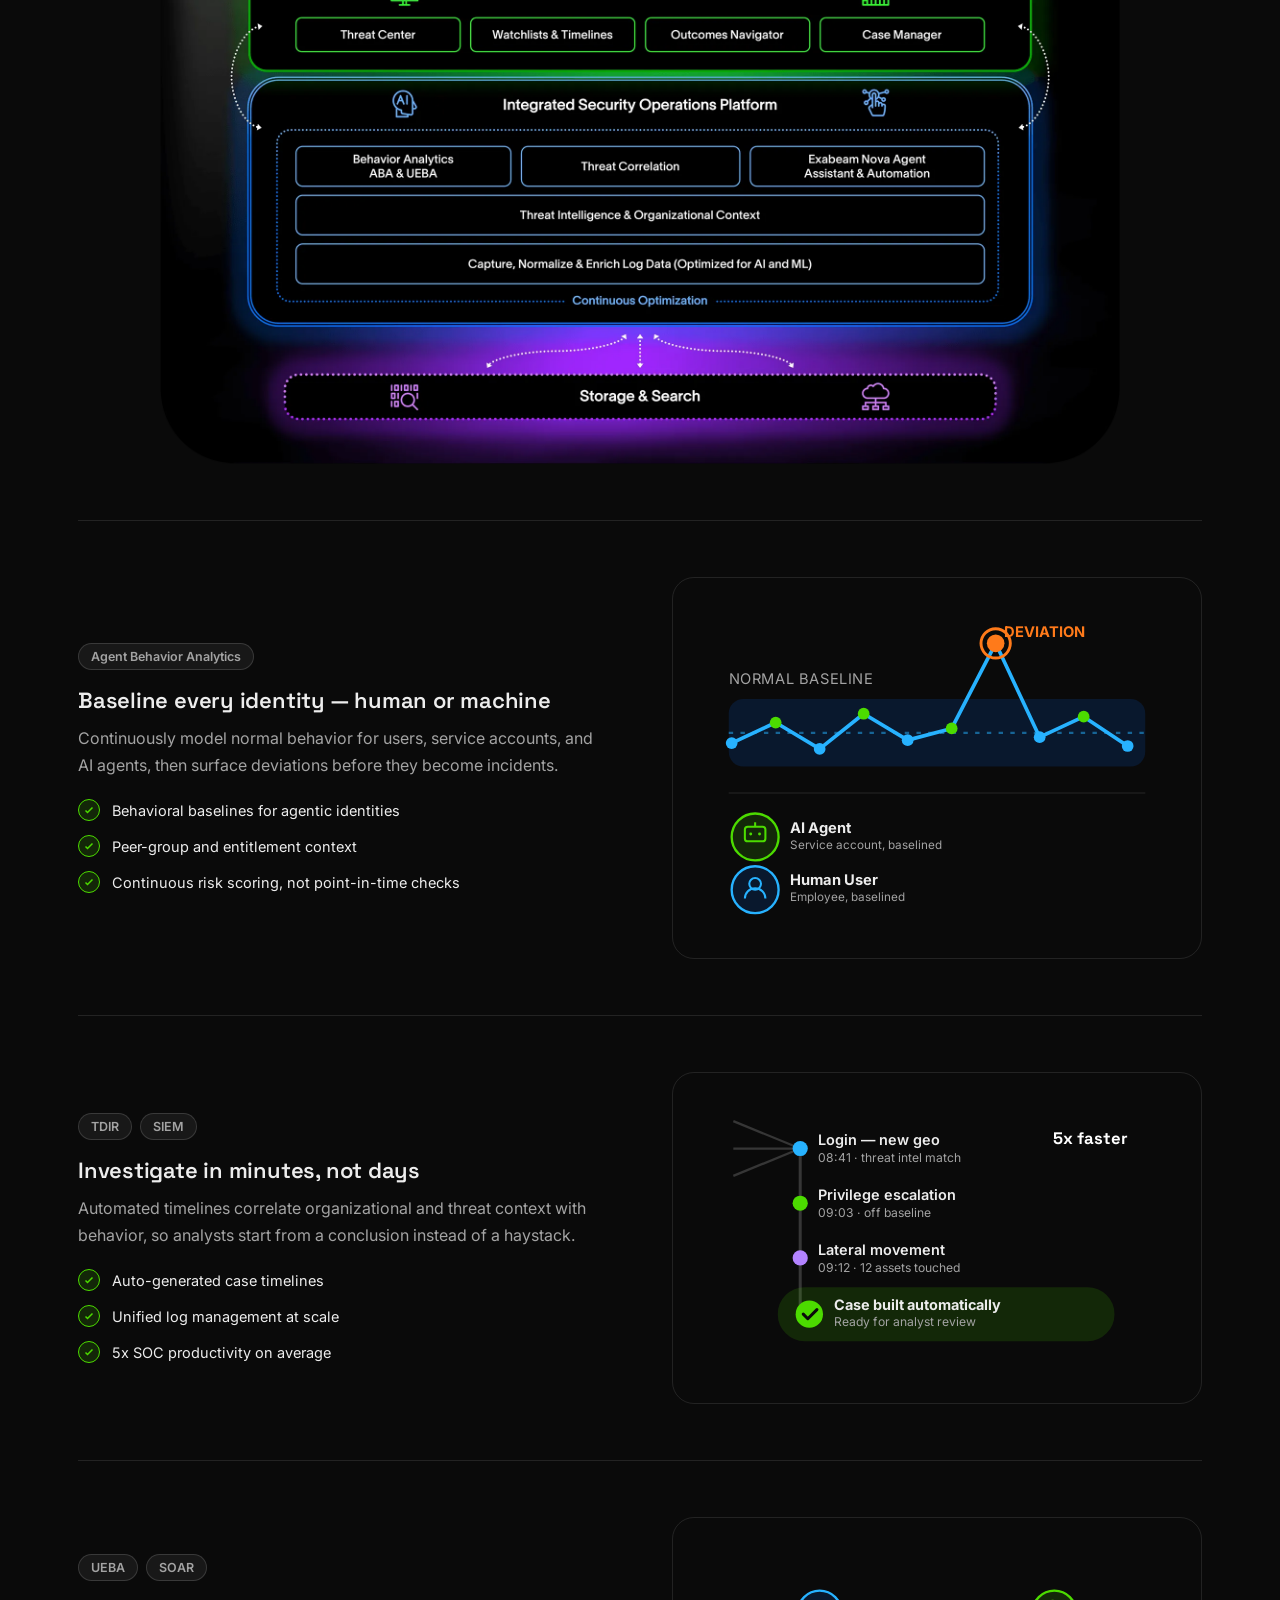
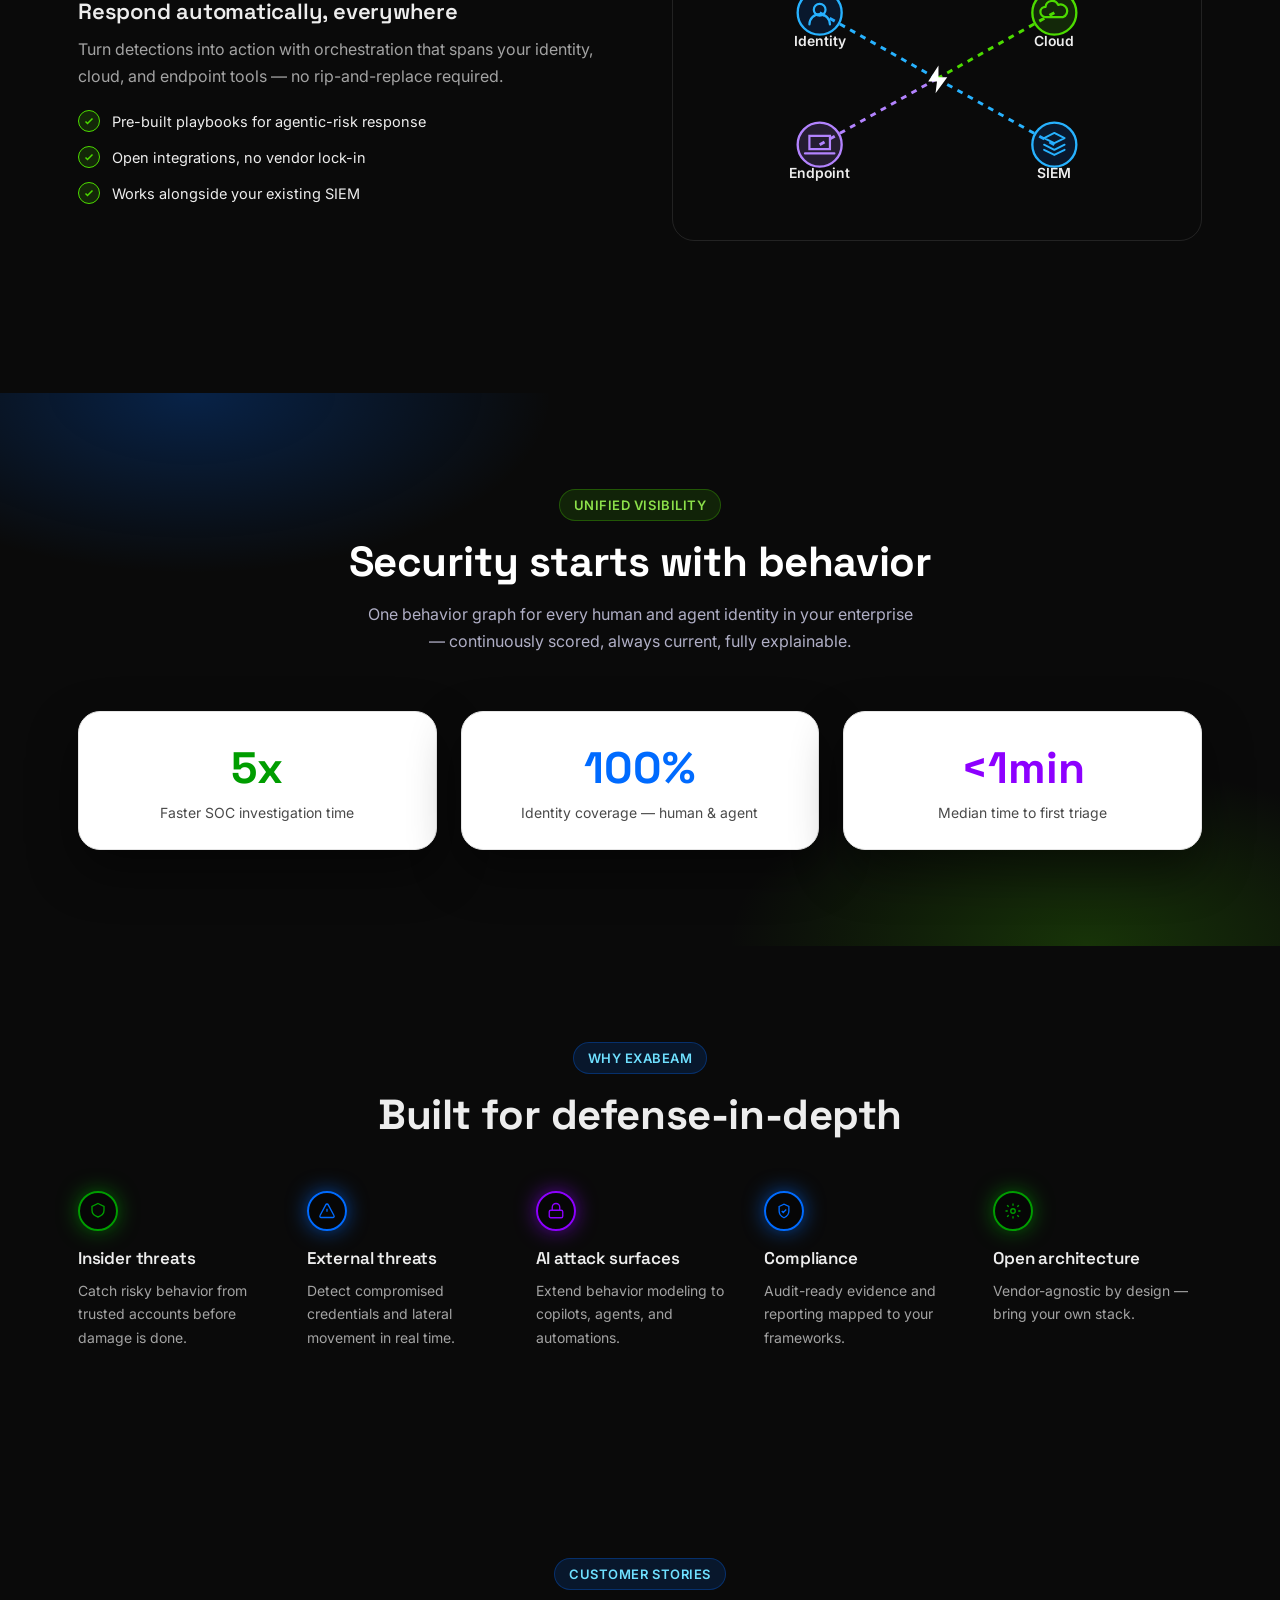
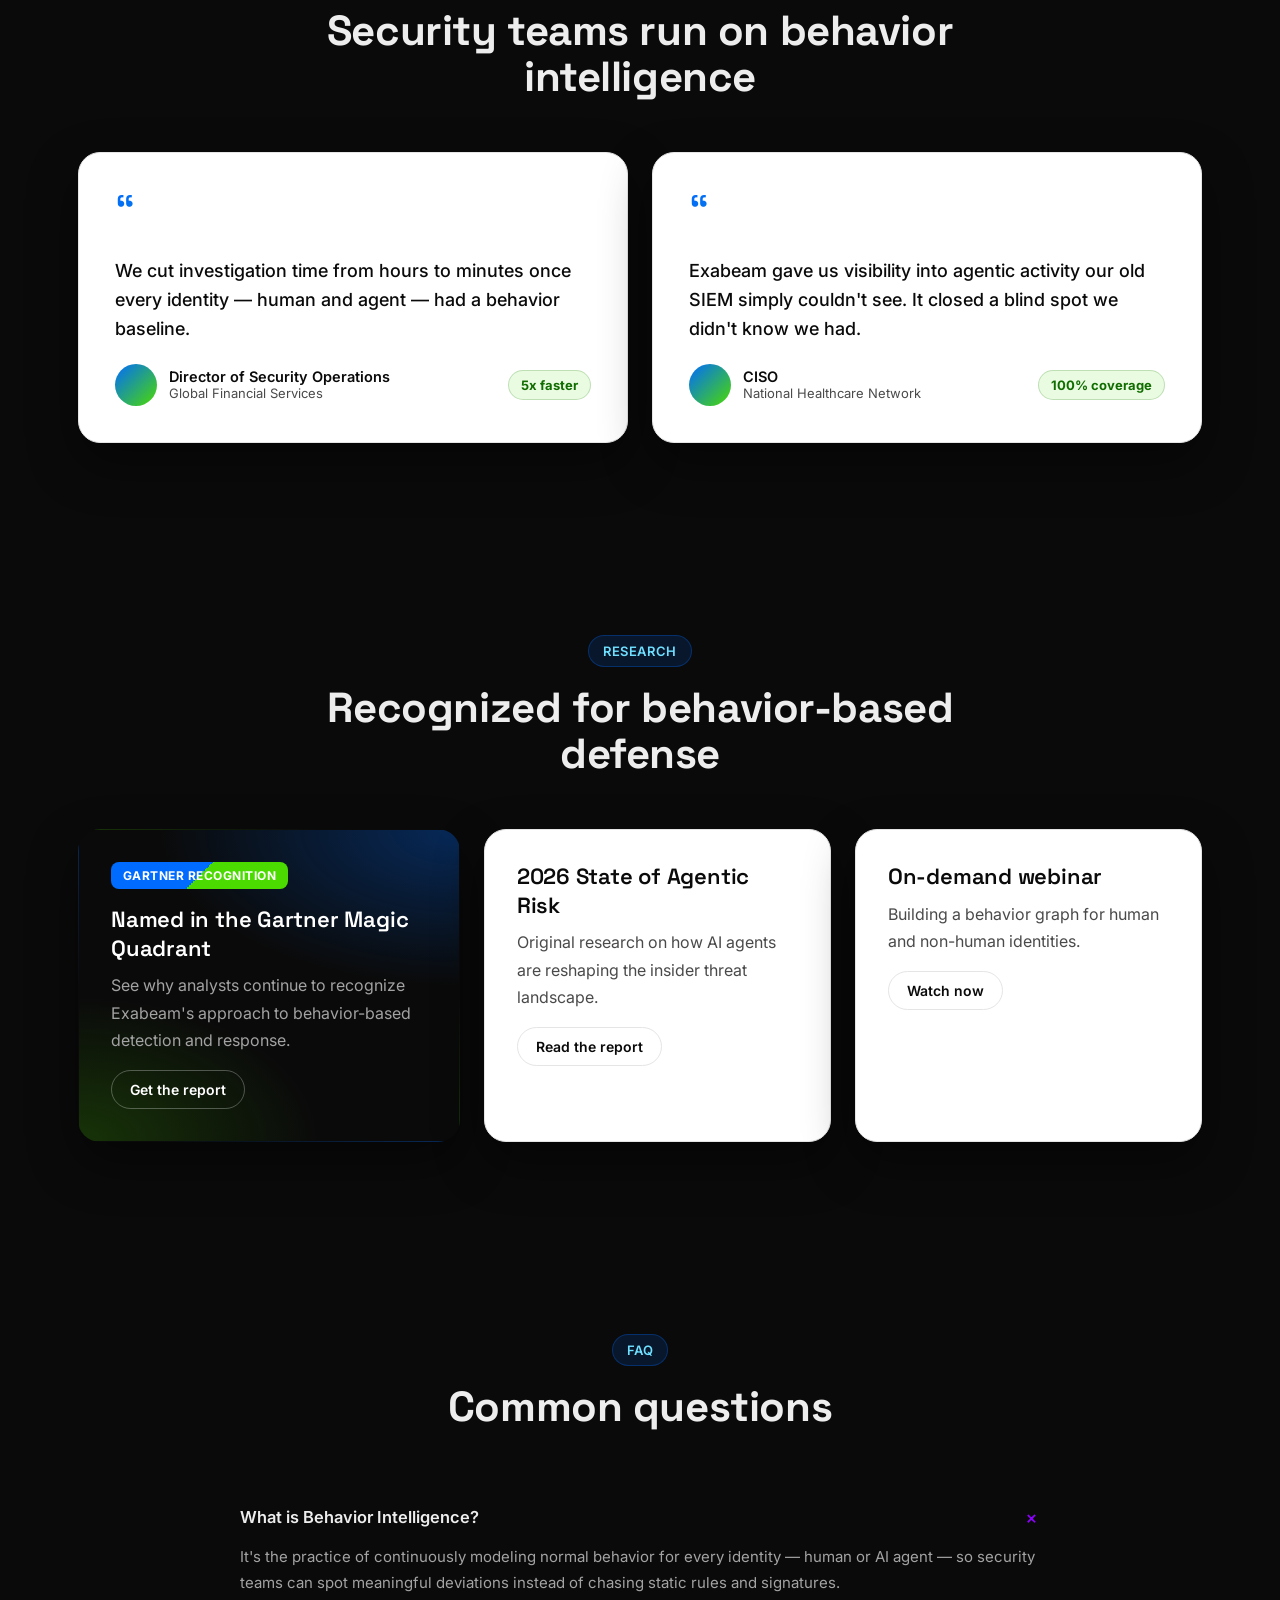
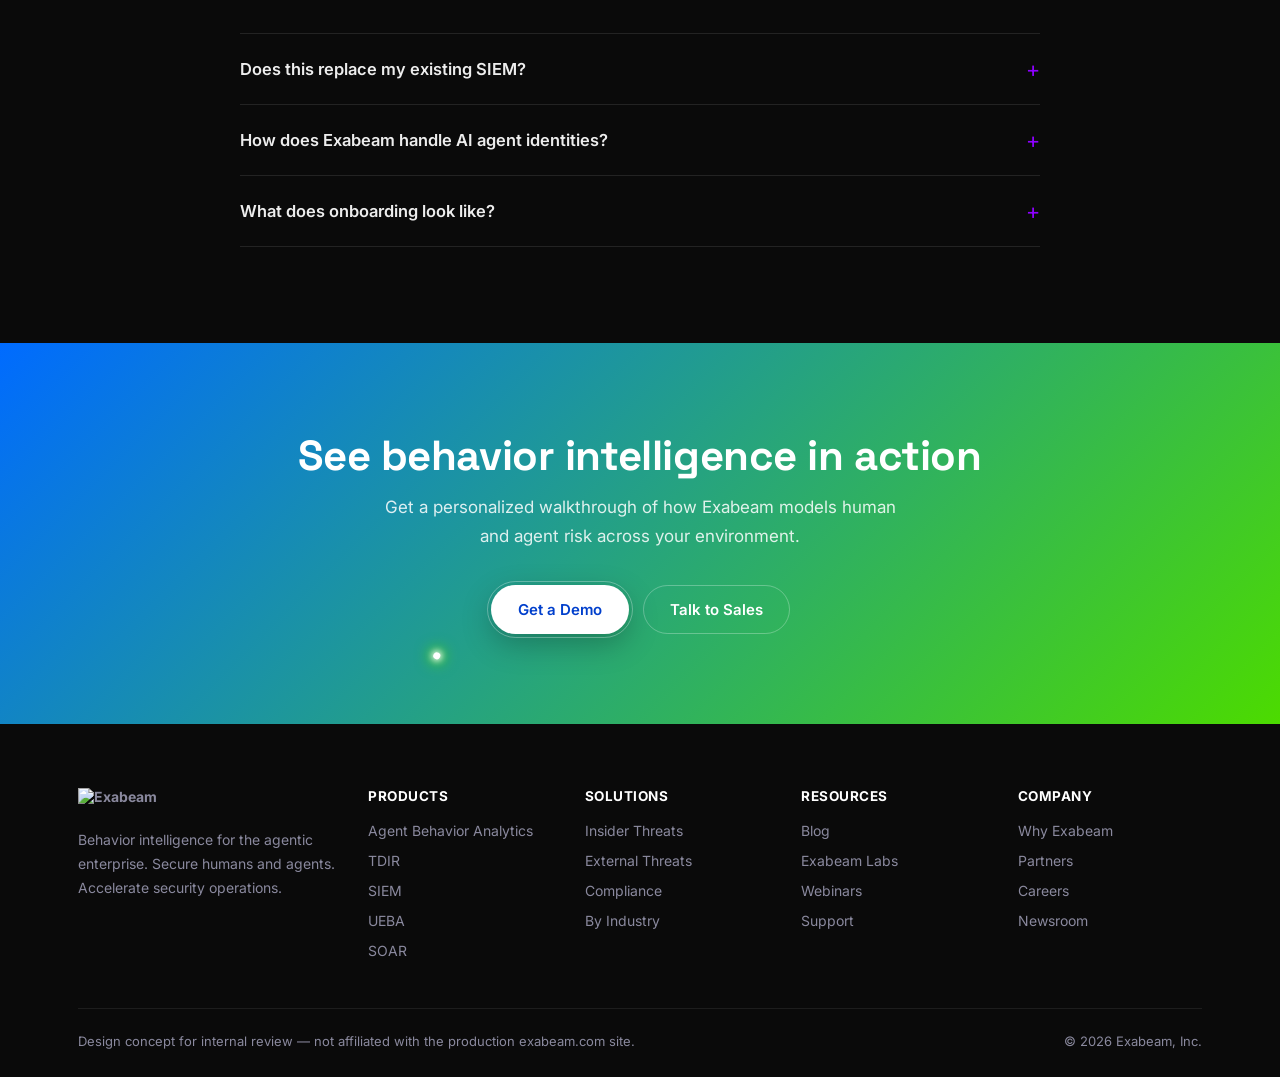
==== commit a67d1fa5: "Replace UEBA/SOAR placeholder graphic with an orchestration hub-and-spoke visualization (Identity/Cl" ====
--- a/index.html
+++ b/index.html
@@ -298,15 +298,33 @@
             <li><span class="check-badge"><svg viewBox="0 0 24 24" fill="none" stroke-width="2"><path d="M5 13l4 4L19 7"/></svg></span> Works alongside your existing SIEM</li>
           </ul>
         </div>
-        <div class="p-visual">
-          <div class="p-graphic graphic-c">
-            <span class="ring-echo"></span>
-            <span class="core-dot"></span>
-            <span class="blade radiate" style="width:14px;height:88px;background:var(--blue);transform:rotate(20deg);"></span>
-            <span class="blade radiate" style="width:14px;height:88px;background:var(--green);transform:rotate(110deg);"></span>
-            <span class="blade radiate" style="width:14px;height:88px;background:var(--blue-light);transform:rotate(200deg);"></span>
-            <span class="blade radiate" style="width:14px;height:88px;background:var(--green-light);transform:rotate(290deg);"></span>
-          </div>
+        <div class="p-visual p-visual-dark">
+          <svg class="p-chart p-chart-lg" viewBox="0 0 300 170" fill="none" aria-hidden="true">
+            <line class="flow-line" x1="150" y1="85" x2="70" y2="40" stroke="var(--blue-light)" stroke-width="2" stroke-dasharray="4 4"/>
+            <line class="flow-line" x1="150" y1="85" x2="230" y2="40" stroke="var(--green-light)" stroke-width="2" stroke-dasharray="4 4"/>
+            <line class="flow-line" x1="150" y1="85" x2="70" y2="130" stroke="var(--purple-light)" stroke-width="2" stroke-dasharray="4 4"/>
+            <line class="flow-line" x1="150" y1="85" x2="230" y2="130" stroke="var(--blue-light)" stroke-width="2" stroke-dasharray="4 4"/>
+
+            <circle cx="150" cy="85" r="17" fill="var(--gradient-icon)"/>
+            <path d="M151 76l-7 11h6l-1 8 8-11h-6l0-8z" fill="#fff"/>
+
+            <circle cx="70" cy="40" r="15" fill="rgba(0,107,255,.14)" stroke="var(--blue-light)" stroke-width="1.6"/>
+            <path d="M70 34a4 4 0 100 8 4 4 0 000-8zM63 48a7 7 0 0114 0" stroke="var(--blue-light)" stroke-width="1.5" stroke-linecap="round"/>
+            <text x="70" y="63" text-anchor="middle" font-size="9.5" font-weight="600" font-family="Inter, sans-serif" fill="#EDEDED">Identity</text>
+
+            <circle cx="230" cy="40" r="15" fill="rgba(76,219,0,.14)" stroke="var(--green-light)" stroke-width="1.6"/>
+            <path d="M224 43a3.5 3.5 0 010-7 4.5 4.5 0 018.6-1.3A4 4 0 01236 43h-12z" stroke="var(--green-light)" stroke-width="1.5" stroke-linecap="round" stroke-linejoin="round"/>
+            <text x="230" y="63" text-anchor="middle" font-size="9.5" font-weight="600" font-family="Inter, sans-serif" fill="#EDEDED">Cloud</text>
+
+            <circle cx="70" cy="130" r="15" fill="rgba(179,131,255,.16)" stroke="var(--purple-light)" stroke-width="1.6"/>
+            <path d="M63 124h14v9H63z" stroke="var(--purple-light)" stroke-width="1.5"/>
+            <path d="M60 136h20" stroke="var(--purple-light)" stroke-width="1.5" stroke-linecap="round"/>
+            <text x="70" y="153" text-anchor="middle" font-size="9.5" font-weight="600" font-family="Inter, sans-serif" fill="#EDEDED">Endpoint</text>
+
+            <circle cx="230" cy="130" r="15" fill="rgba(0,107,255,.14)" stroke="var(--blue-light)" stroke-width="1.6"/>
+            <path d="M230 122l7 3.5-7 3.5-7-3.5 7-3.5zM223 130l7 3.5 7-3.5M223 133.5l7 3.5 7-3.5" stroke="var(--blue-light)" stroke-width="1.3" stroke-linecap="round" stroke-linejoin="round"/>
+            <text x="230" y="153" text-anchor="middle" font-size="9.5" font-weight="600" font-family="Inter, sans-serif" fill="#EDEDED">SIEM</text>
+          </svg>
         </div>
       </div>
 
--- a/styles.css
+++ b/styles.css
@@ -81,7 +81,7 @@
   }
   .btn-ring:hover::after{ inset:-7px; border-color:rgba(255,255,255,.55); }
   .spark-orbit{
-    position:absolute; inset:-5px; pointer-events:none;
+    position:absolute; inset:0; pointer-events:none;
     offset-path: polygon(0% 50%, 8% 12%, 25% 0%, 75% 0%, 92% 12%, 100% 50%, 92% 88%, 75% 100%, 25% 100%, 8% 88%, 0% 50%);
     animation: spark-travel 3.2s linear infinite;
   }
@@ -245,6 +245,9 @@
   .p-chart{ position:relative; width:100%; max-width:340px; height:auto; }
   .p-chart-lg{ max-width:440px; }
   .p-chart-xl{ max-width:680px; }
+  .flow-line{ animation:flow-dash 1.1s linear infinite; }
+  @keyframes flow-dash{ to{ stroke-dashoffset:-16; } }
+  @media (prefers-reduced-motion: reduce){ .flow-line{ animation:none; } }
   .p-visual-dark{ background:transparent; border-color:rgba(255,255,255,.1); box-shadow:none; }
   .p-visual-dark::before{ background:none; }
   .deviation-ring{ transform-box:fill-box; transform-origin:center; animation:dev-pulse 2.2s ease-in-out infinite; }
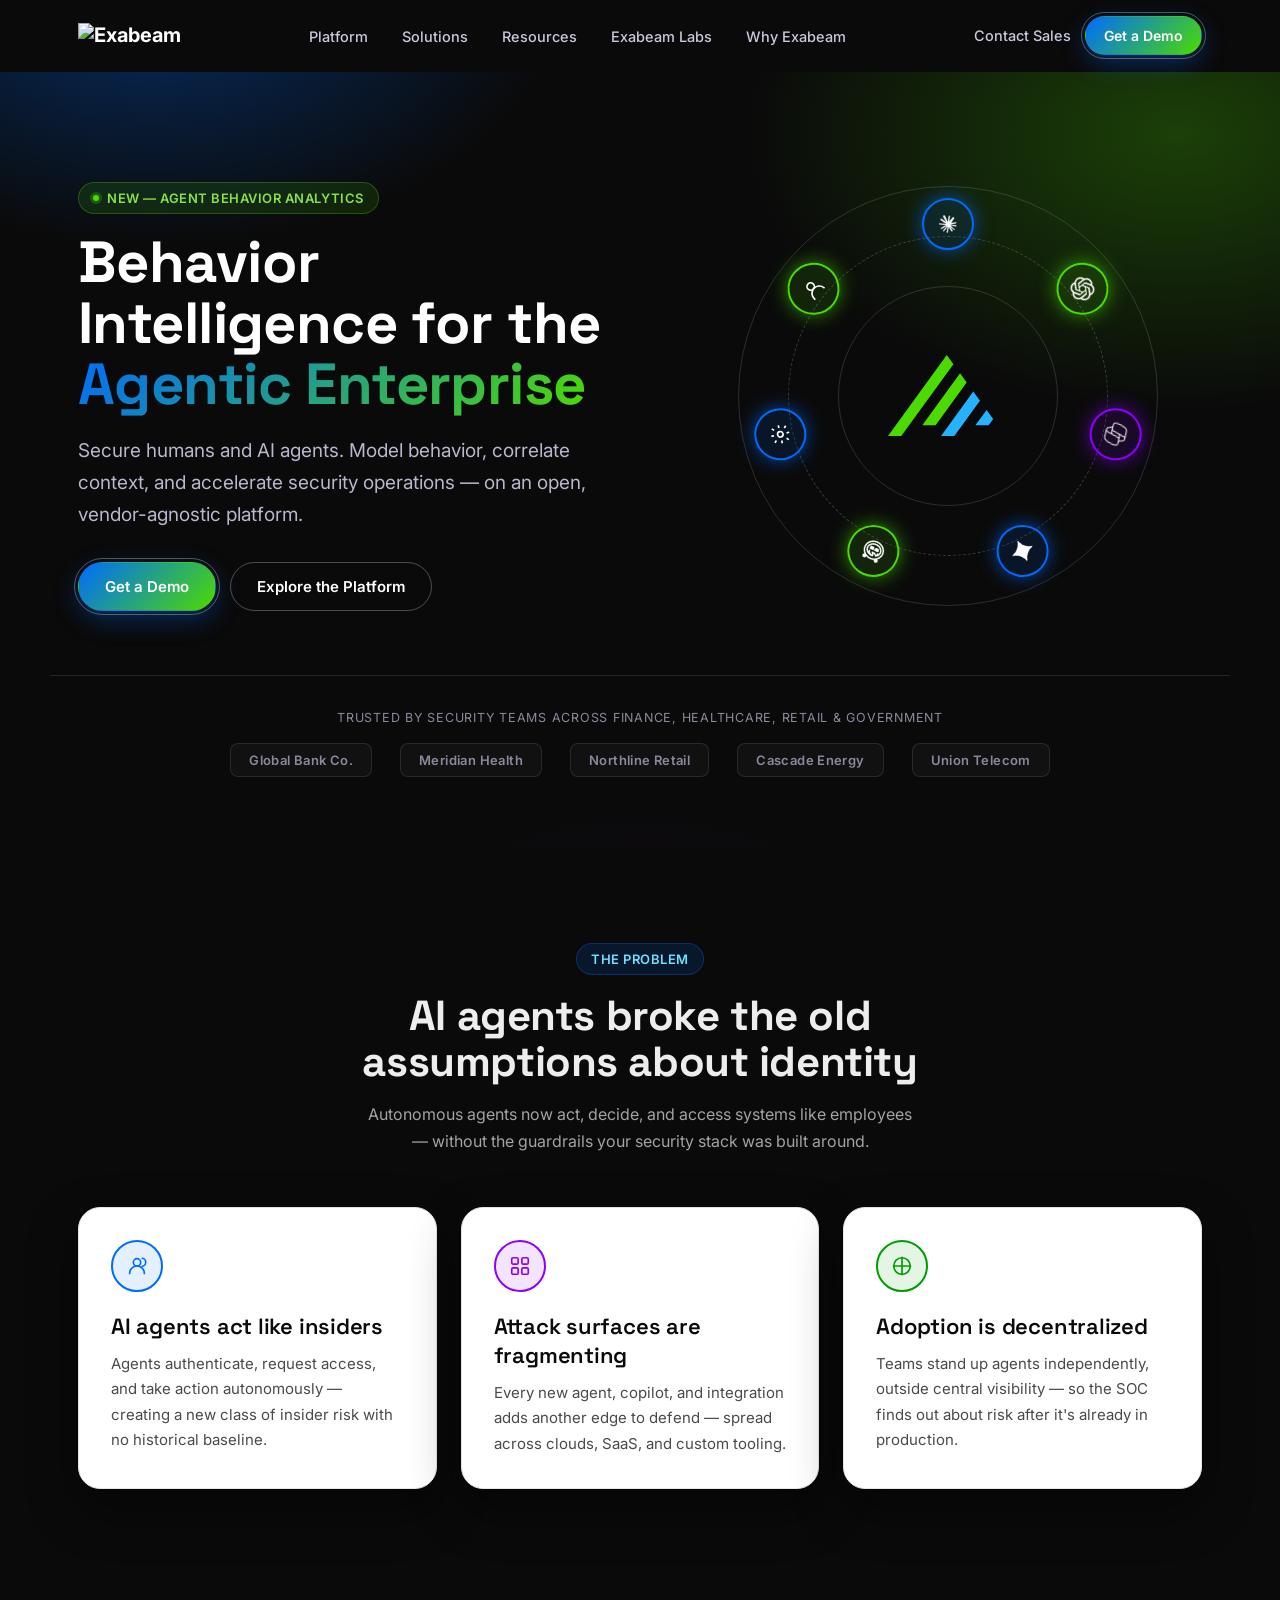
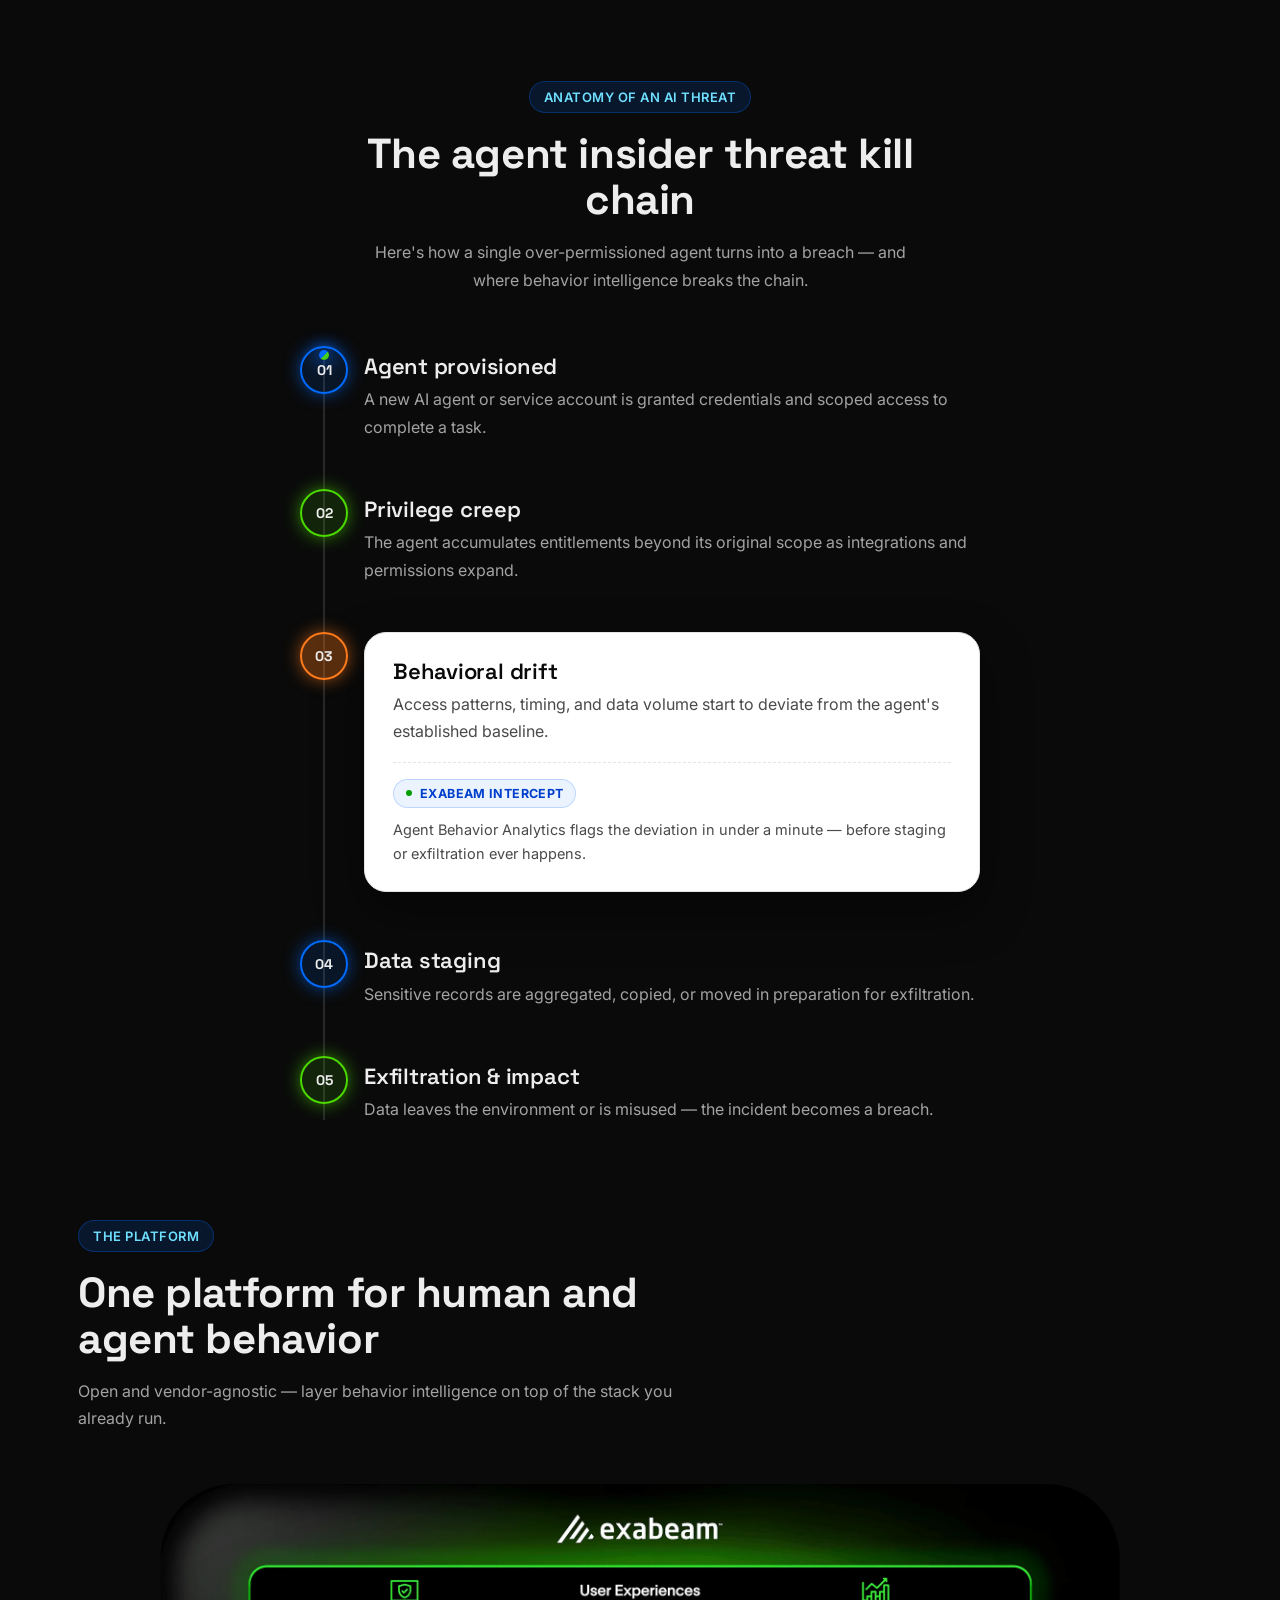
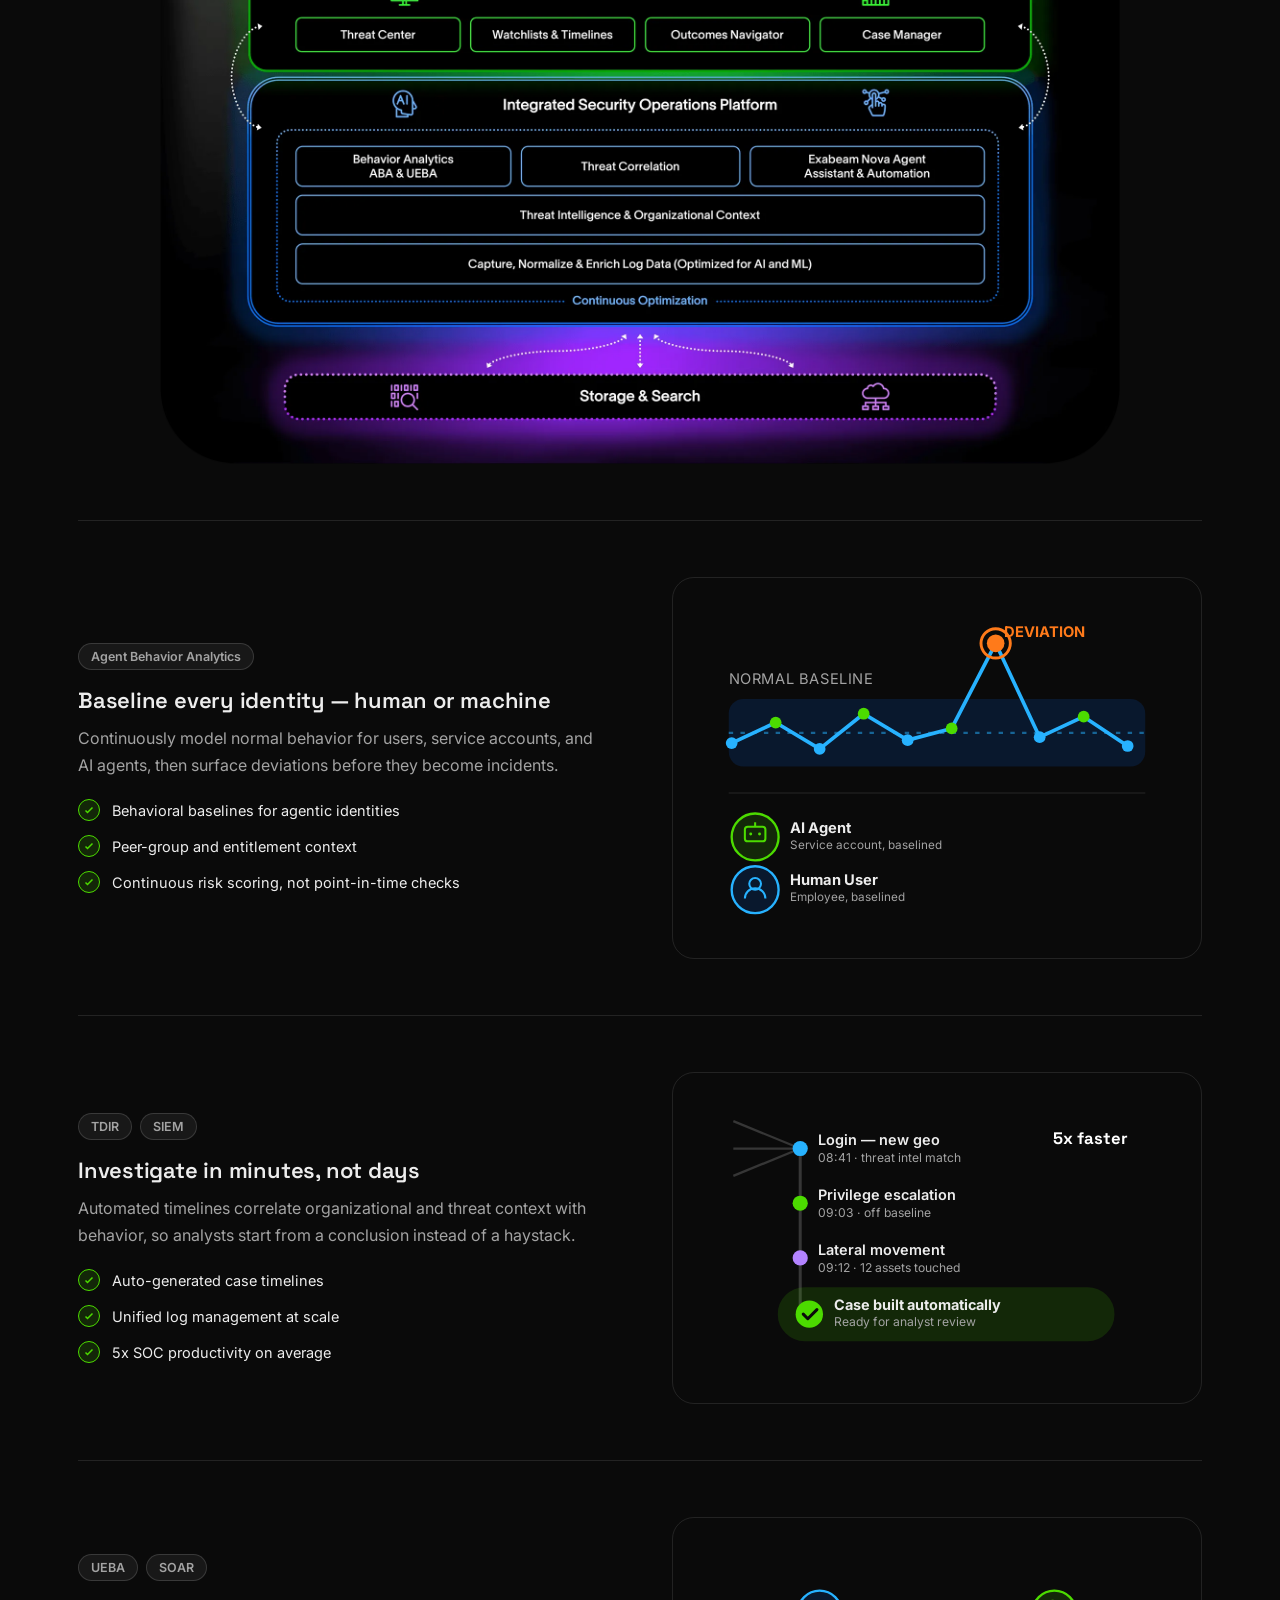
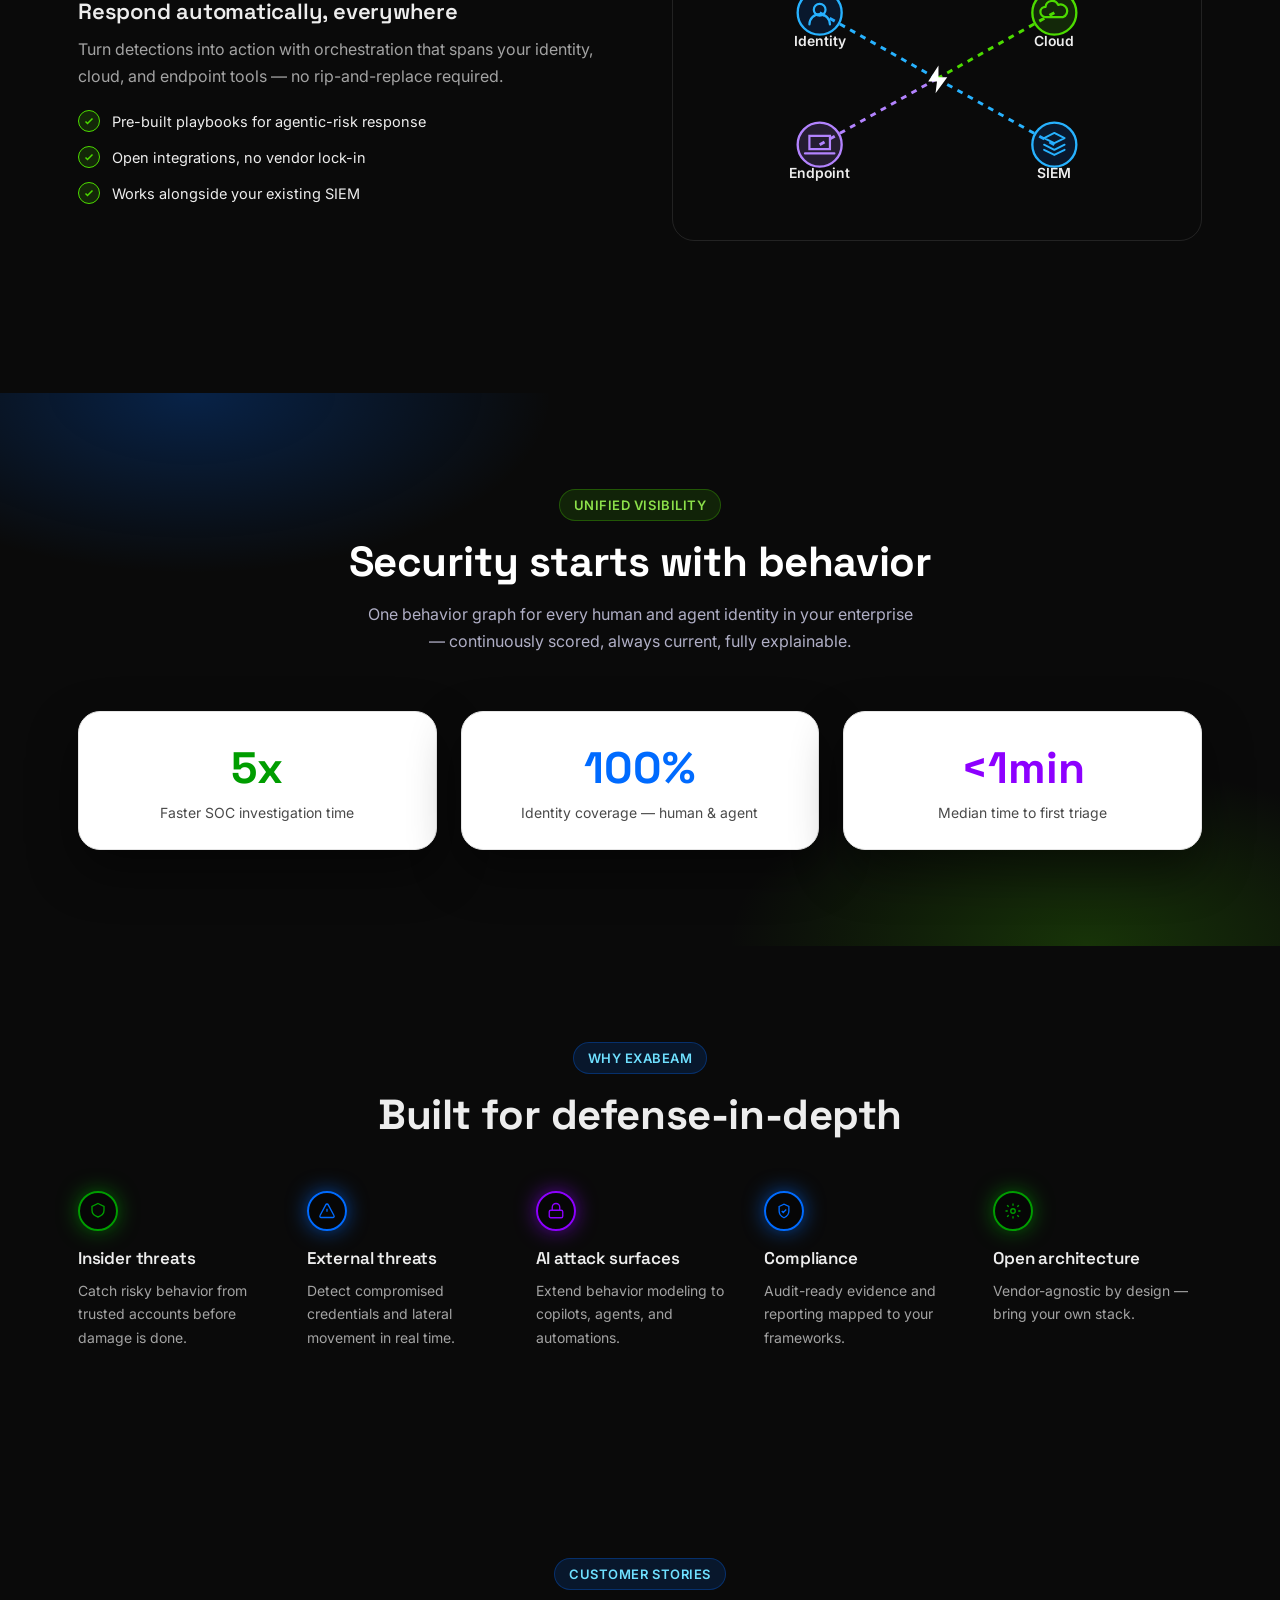
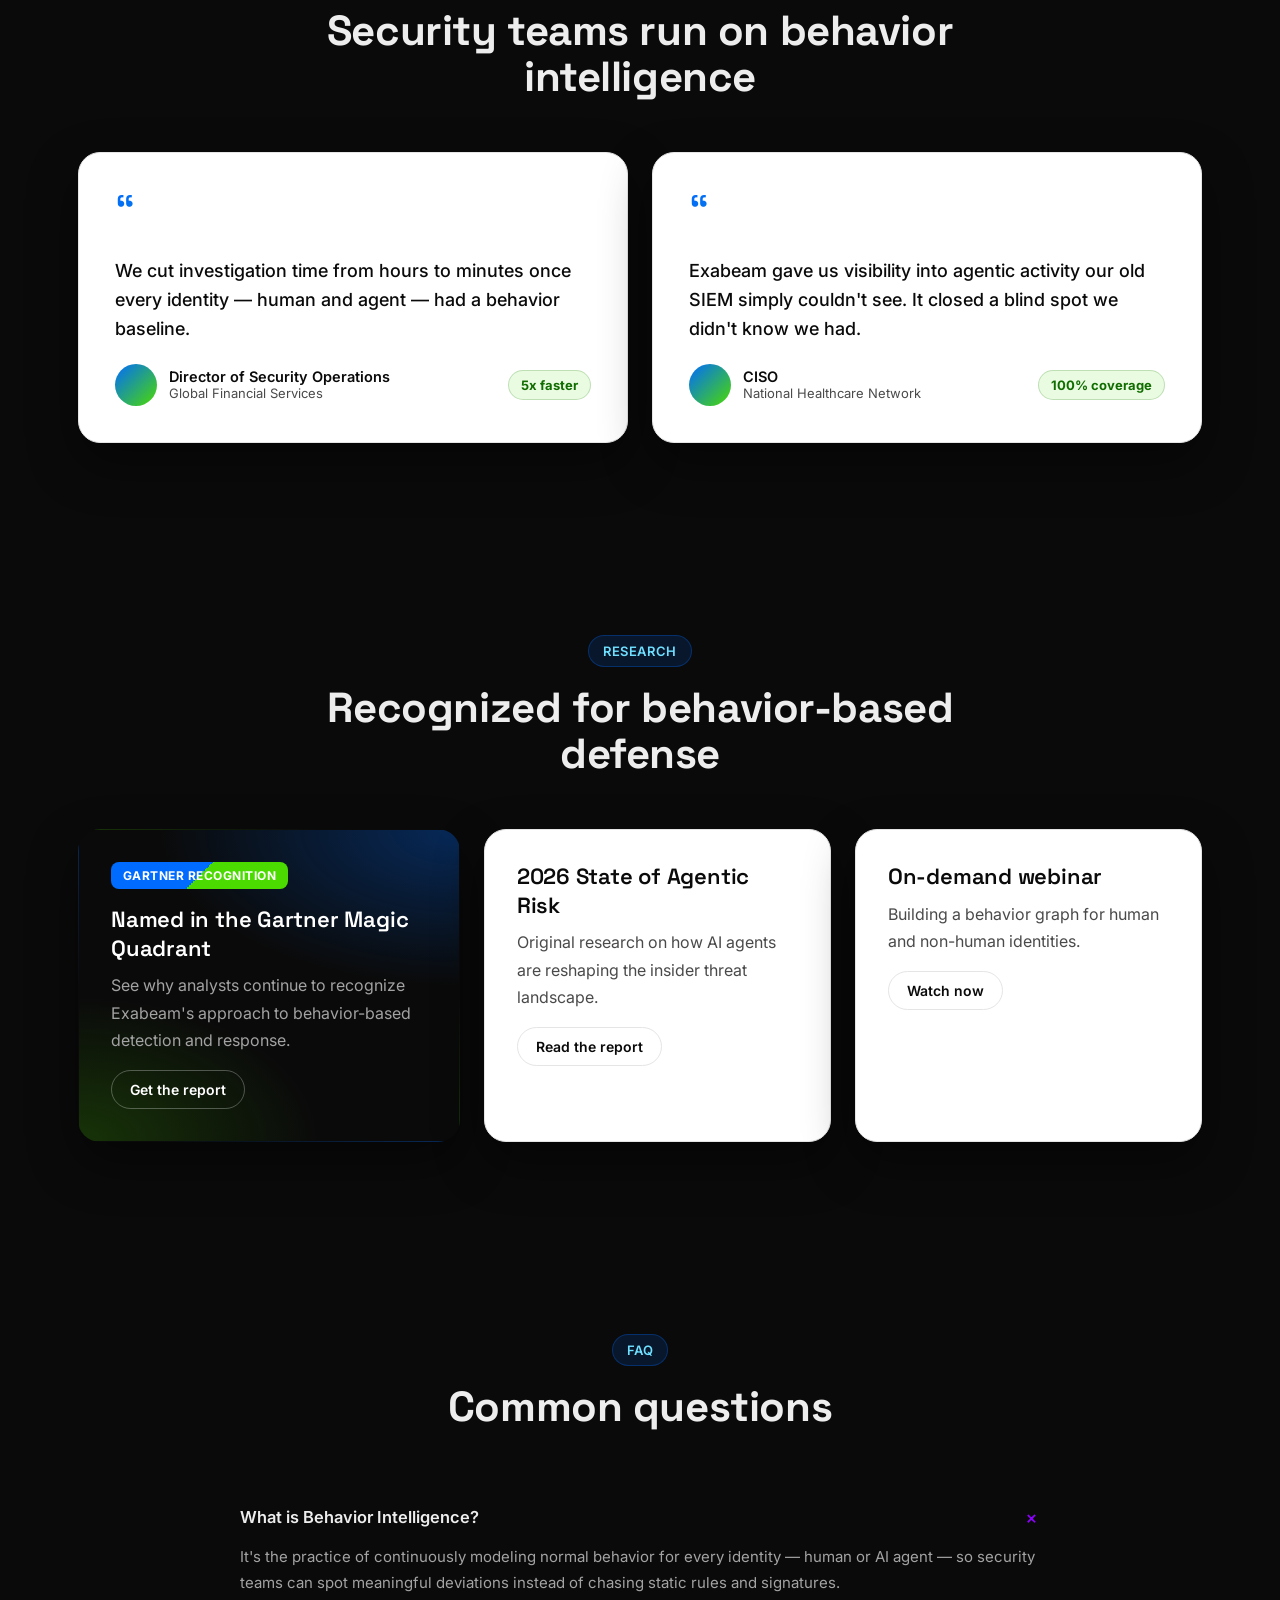
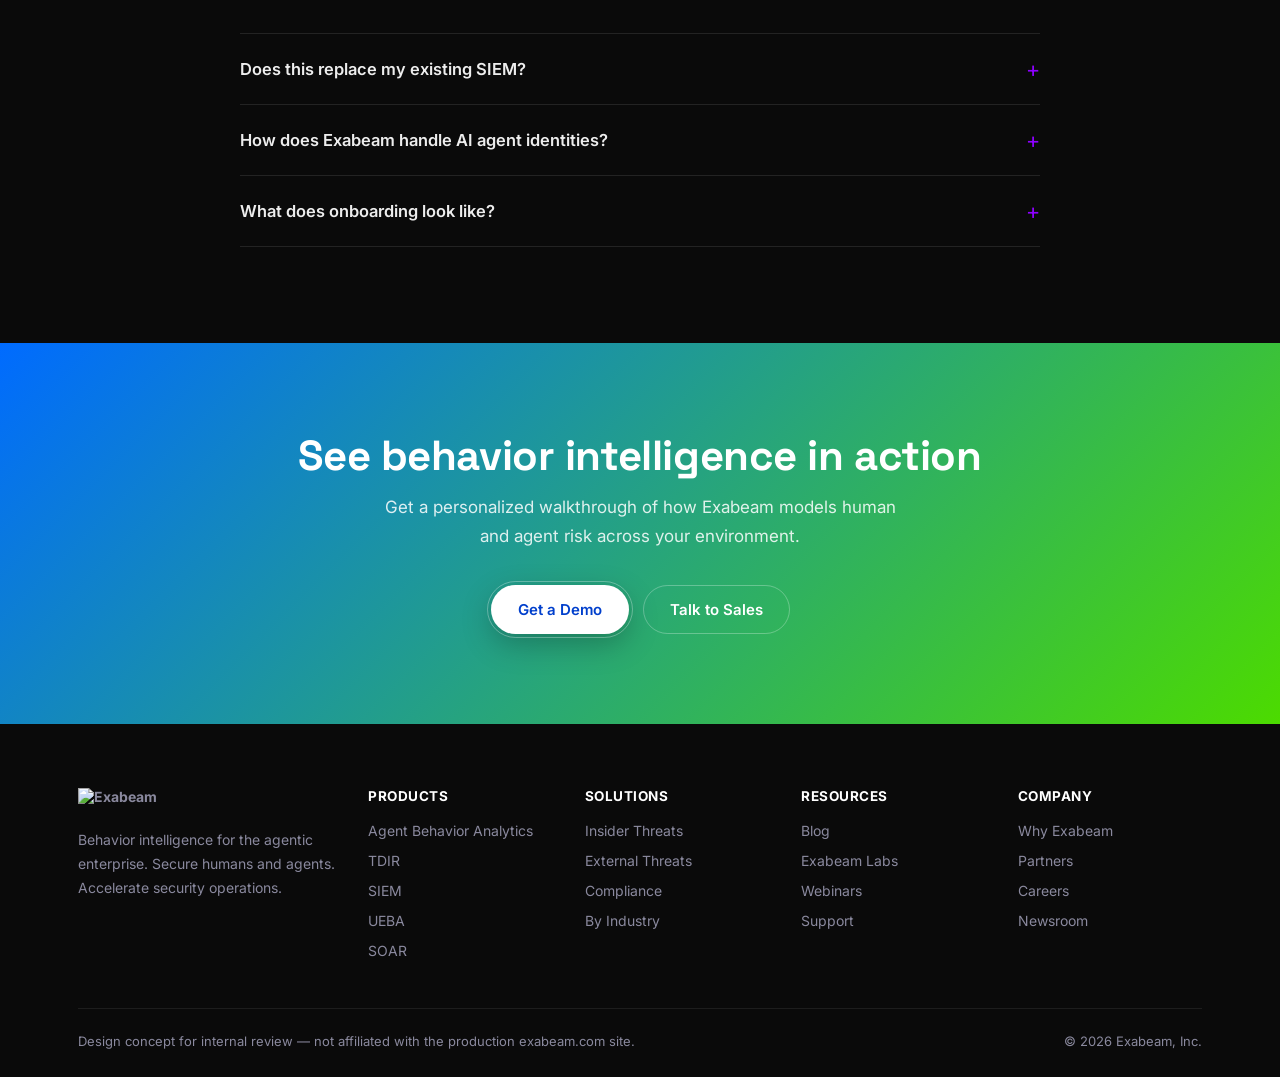
==== commit 3fd06e9c: "Remove orbiting spark effect from Get a Demo buttons" ====
--- a/index.html
+++ b/index.html
@@ -25,7 +25,7 @@
     </ul>
     <div class="nav-cta">
       <a href="#" class="link">Contact Sales</a>
-      <a href="#" class="btn btn-primary btn-sm btn-ring">Get a Demo<span class="spark-orbit"><span class="spark-dot"></span></span></a>
+      <a href="#" class="btn btn-primary btn-sm btn-ring">Get a Demo</a>
     </div>
     <button class="nav-toggle" aria-label="Menu">☰</button>
   </div>
@@ -41,7 +41,7 @@
         <h1>Behavior Intelligence for the <span class="grad">Agentic Enterprise</span></h1>
         <p class="lede">Secure humans and AI agents. Model behavior, correlate context, and accelerate security operations — on an open, vendor-agnostic platform.</p>
         <div class="hero-ctas">
-          <a href="#" class="btn btn-primary btn-ring">Get a Demo<span class="spark-orbit"><span class="spark-dot"></span></span></a>
+          <a href="#" class="btn btn-primary btn-ring">Get a Demo</a>
           <a href="#platform" class="btn btn-ghost-dark">Explore the Platform</a>
         </div>
       </div>
@@ -480,7 +480,7 @@
       <h2>See behavior intelligence in action</h2>
       <p>Get a personalized walkthrough of how Exabeam models human and agent risk across your environment.</p>
       <div class="hero-ctas" style="justify-content:center;">
-        <a href="#" class="btn btn-primary btn-ring">Get a Demo<span class="spark-orbit"><span class="spark-dot"></span></span></a>
+        <a href="#" class="btn btn-primary btn-ring">Get a Demo</a>
         <a href="#" class="btn btn-ghost-dark">Talk to Sales</a>
       </div>
     </div>
--- a/styles.css
+++ b/styles.css
@@ -80,18 +80,6 @@
     pointer-events:none;
   }
   .btn-ring:hover::after{ inset:-7px; border-color:rgba(255,255,255,.55); }
-  .spark-orbit{
-    position:absolute; inset:0; pointer-events:none;
-    offset-path: polygon(0% 50%, 8% 12%, 25% 0%, 75% 0%, 92% 12%, 100% 50%, 92% 88%, 75% 100%, 25% 100%, 8% 88%, 0% 50%);
-    animation: spark-travel 3.2s linear infinite;
-  }
-  .spark-dot{
-    position:absolute; top:0; left:0; width:7px; height:7px; margin:-3.5px 0 0 -3.5px;
-    border-radius:50%; background:#fff;
-    box-shadow:0 0 6px 2px rgba(255,255,255,.9), 0 0 14px 5px rgba(76,219,0,.65);
-  }
-  @keyframes spark-travel{ from{ offset-distance:0%; } to{ offset-distance:100%; } }
-  @media (prefers-reduced-motion: reduce){ .spark-orbit{ animation:none; } }
 
   /* NAV */
   header{
